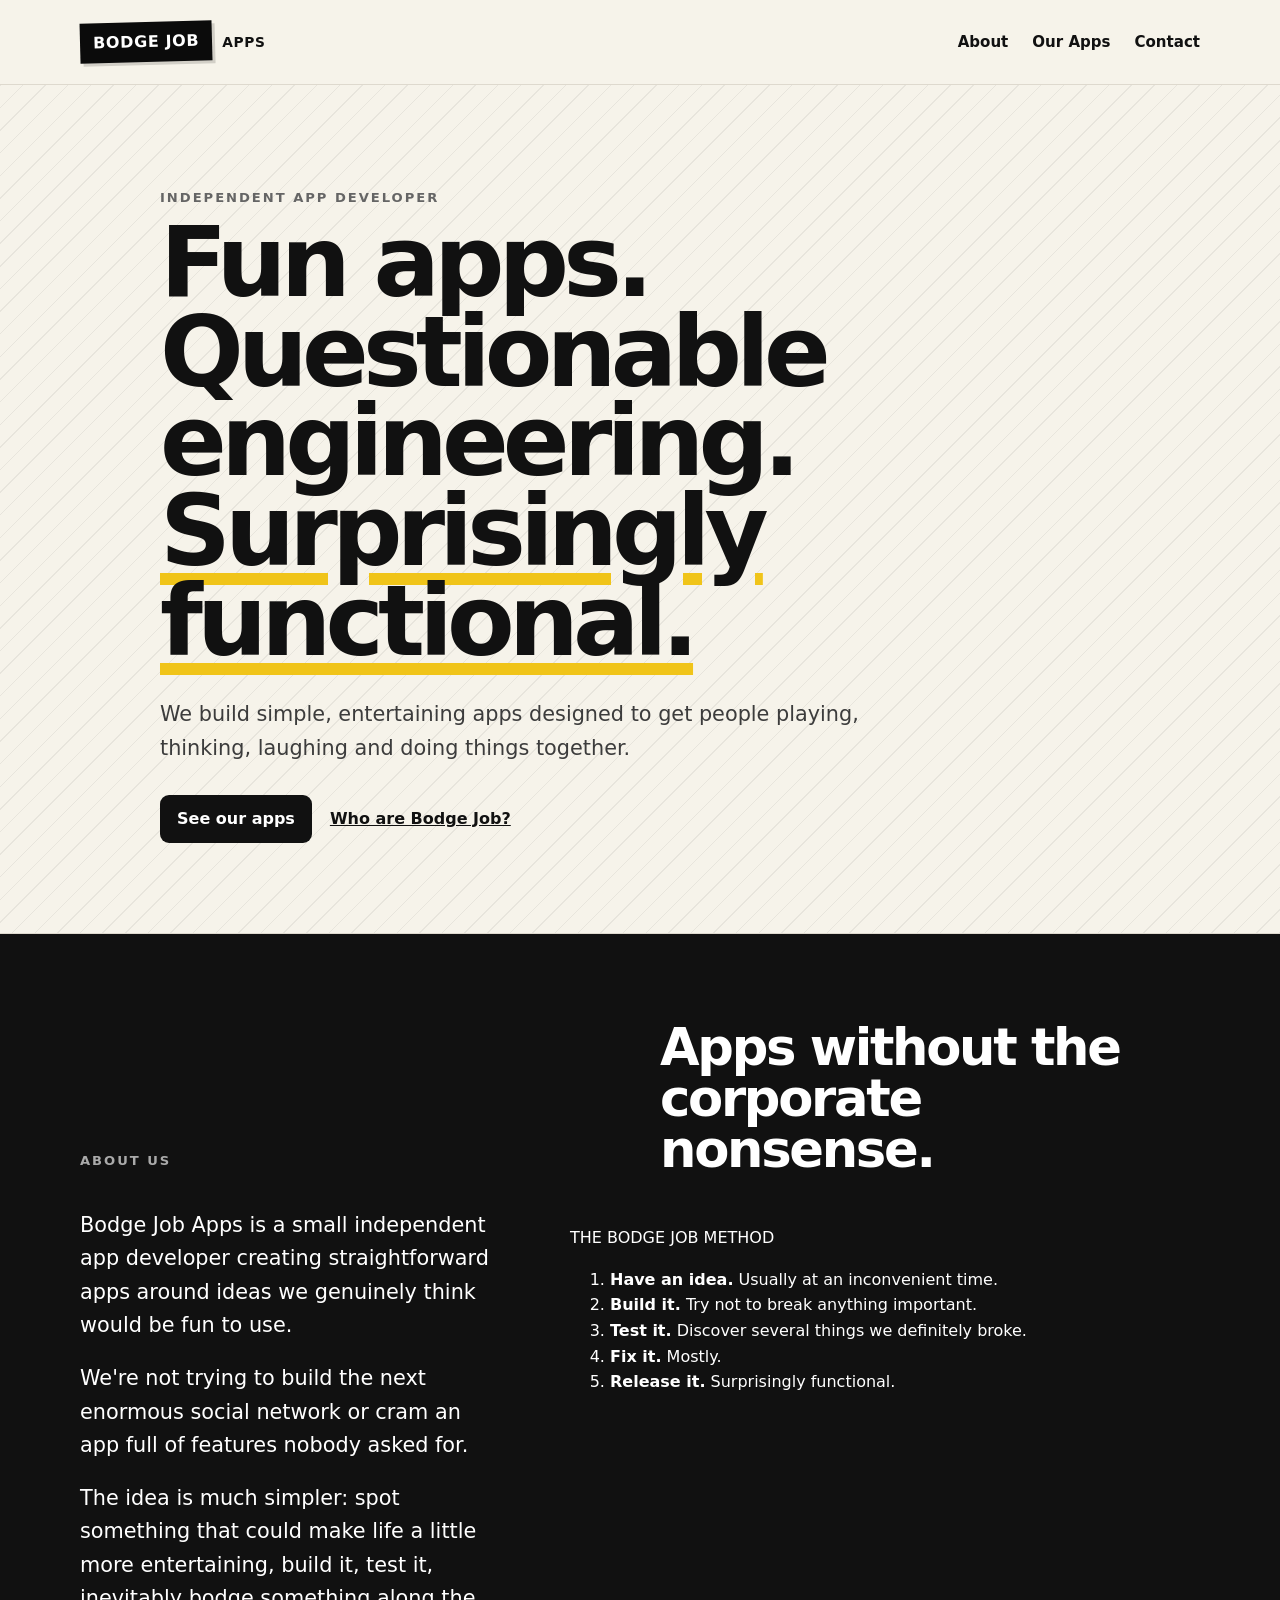
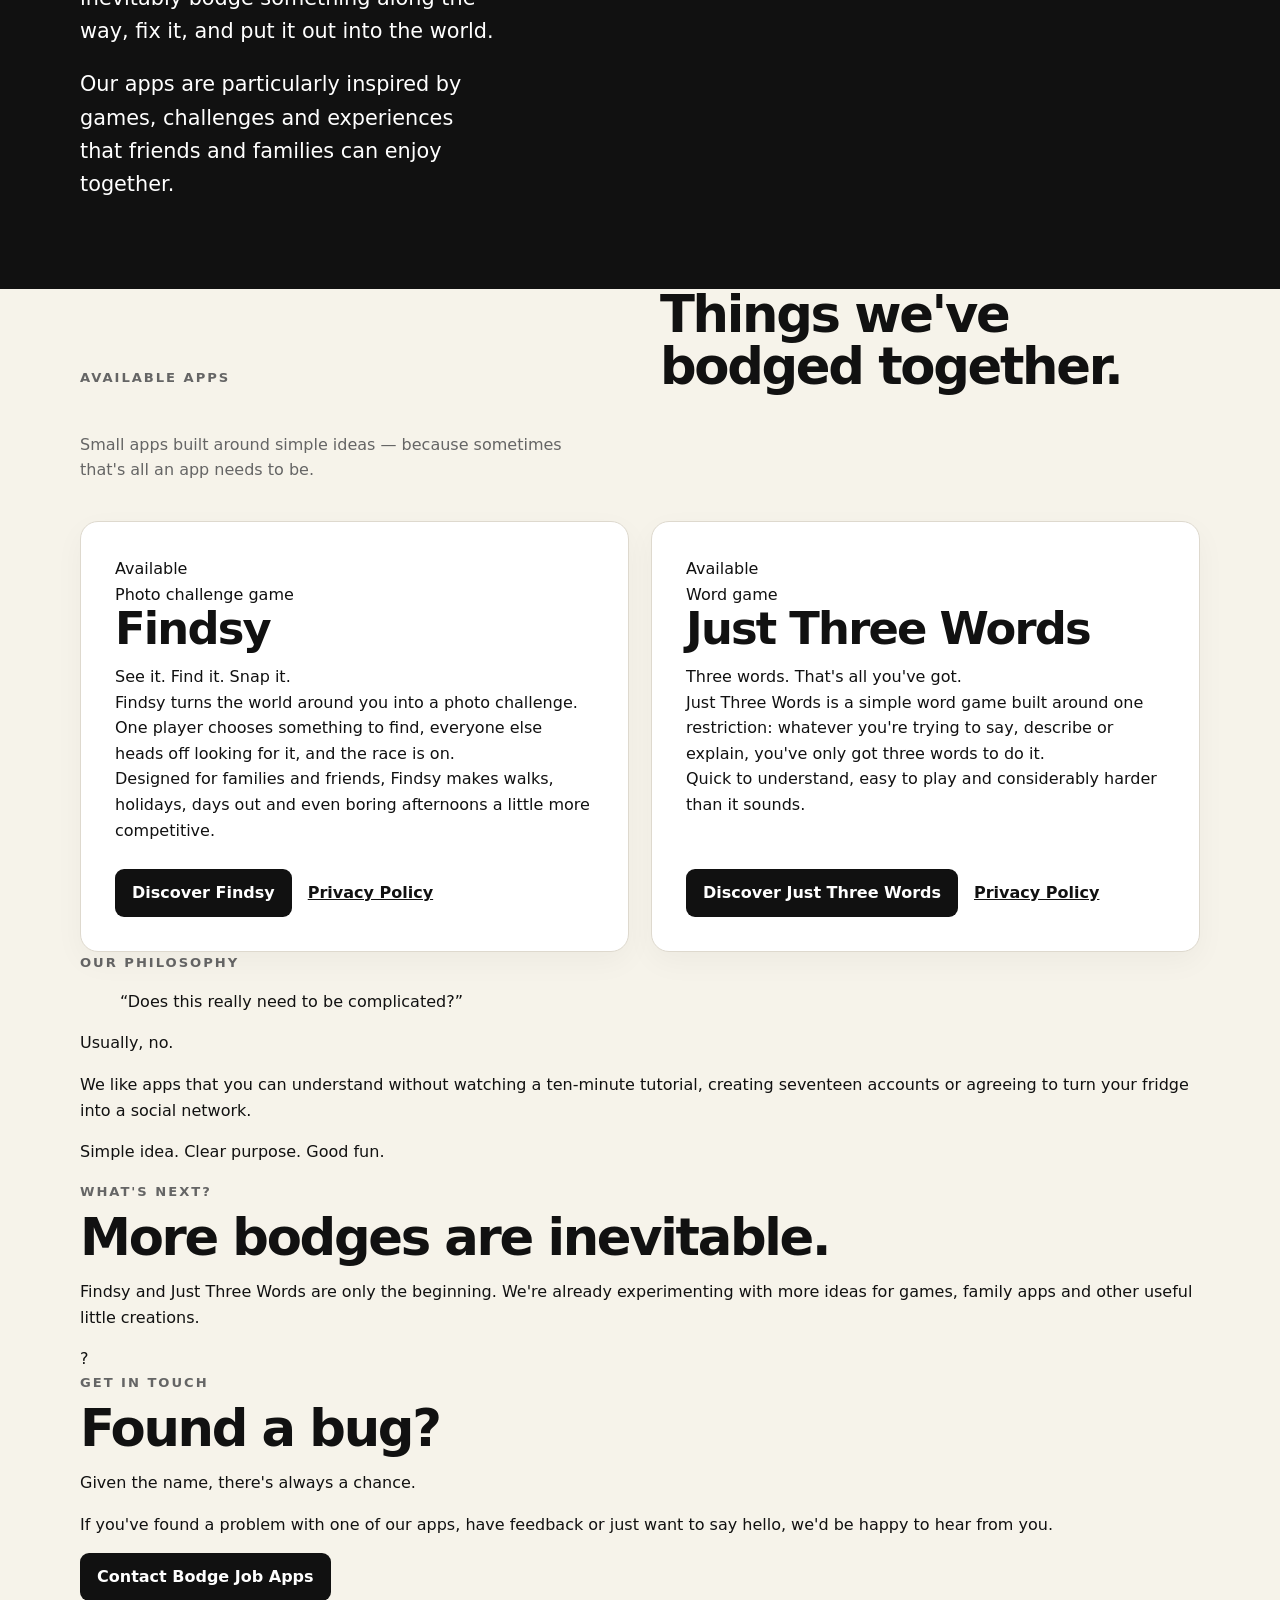
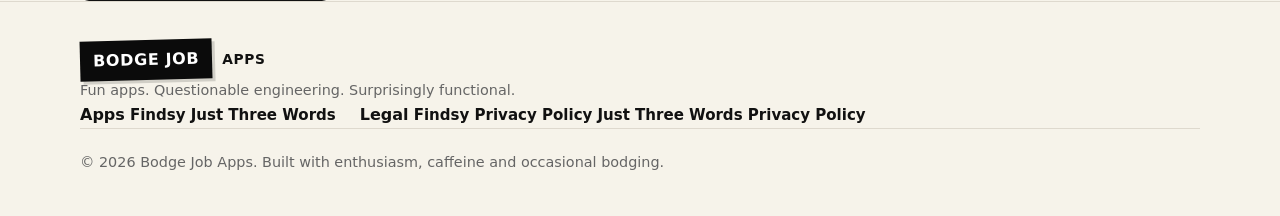
==== index.html @ d1475d8a "Revise meta tags and enhance site content Updated the site's meta description and title for better c" ====
<!DOCTYPE html>
<html lang="en-GB">
<head>
  <meta charset="utf-8">
  <meta name="viewport" content="width=device-width, initial-scale=1">

  <meta
    name="description"
    content="Bodge Job Apps is an independent app developer creating simple, fun and family-friendly apps including Findsy and Just Three Words."
  >

  <title>Bodge Job Apps | Fun apps, questionable engineering</title>

  <link rel="stylesheet" href="styles.css">
</head>

<body>

  <!-- HEADER -->
  <header class="site-header">
    <div class="wrap nav">

      <a class="brand" href="./" aria-label="Bodge Job Apps home">
        <span class="tape">BODGE JOB</span>
        <span class="brand-sub">APPS</span>
      </a>

      <nav class="main-nav" aria-label="Main navigation">
        <a href="#about">About</a>
        <a href="#apps">Our Apps</a>
        <a href="#contact">Contact</a>
      </nav>

    </div>
  </header>


  <main>

    <!-- HERO -->
    <section class="hero">

      <div class="wrap hero-inner">

        <p class="eyebrow">Independent app developer</p>

        <h1>
          Fun apps.<br>
          Questionable engineering.<br>
          <span>Surprisingly functional.</span>
        </h1>

        <p class="intro">
          We build simple, entertaining apps designed to get people
          playing, thinking, laughing and doing things together.
        </p>

        <div class="hero-actions">
          <a class="button" href="#apps">See our apps</a>
          <a class="text-link" href="#about">Who are Bodge Job?</a>
        </div>

      </div>

    </section>


    <!-- ABOUT -->
    <section class="about-section" id="about">

      <div class="wrap">

        <div class="section-heading">
          <p class="eyebrow">About us</p>
          <h2>Apps without the corporate nonsense.</h2>
        </div>

        <div class="about-grid">

          <div class="about-copy">
            <p>
              Bodge Job Apps is a small independent app developer creating
              straightforward apps around ideas we genuinely think would be
              fun to use.
            </p>

            <p>
              We're not trying to build the next enormous social network or
              cram an app full of features nobody asked for.
            </p>

            <p>
              The idea is much simpler: spot something that could make life
              a little more entertaining, build it, test it, inevitably
              bodge something along the way, fix it, and put it out into
              the world.
            </p>

            <p>
              Our apps are particularly inspired by games, challenges and
              experiences that friends and families can enjoy together.
            </p>
          </div>

          <div class="about-panel">
            <p class="panel-label">THE BODGE JOB METHOD</p>

            <ol class="bodge-list">
              <li>
                <strong>Have an idea.</strong>
                <span>Usually at an inconvenient time.</span>
              </li>

              <li>
                <strong>Build it.</strong>
                <span>Try not to break anything important.</span>
              </li>

              <li>
                <strong>Test it.</strong>
                <span>Discover several things we definitely broke.</span>
              </li>

              <li>
                <strong>Fix it.</strong>
                <span>Mostly.</span>
              </li>

              <li>
                <strong>Release it.</strong>
                <span>Surprisingly functional.</span>
              </li>
            </ol>
          </div>

        </div>

      </div>

    </section>


    <!-- APPS -->
    <section class="apps-section" id="apps">

      <div class="wrap">

        <div class="section-heading">
          <p class="eyebrow">Available apps</p>
          <h2>Things we've bodged together.</h2>

          <p class="section-intro">
            Small apps built around simple ideas — because sometimes
            that's all an app needs to be.
          </p>
        </div>


        <div class="app-grid">

          <!-- FINDSY -->
          <article class="app-card">

            <div class="app-card-top">

              <div class="app-badge">
                Available
              </div>

              <p class="app-type">Photo challenge game</p>

              <h3>Findsy</h3>

              <p class="app-tagline">
                See it. Find it. Snap it.
              </p>

              <p>
                Findsy turns the world around you into a photo challenge.
                One player chooses something to find, everyone else heads
                off looking for it, and the race is on.
              </p>

              <p>
                Designed for families and friends, Findsy makes walks,
                holidays, days out and even boring afternoons a little more
                competitive.
              </p>

            </div>

            <div class="app-links">
              <a class="button" href="findsy/">
                Discover Findsy
              </a>

              <a class="text-link" href="findsy/privacy-policy/">
                Privacy Policy
              </a>
            </div>

          </article>


          <!-- JUST THREE WORDS -->
          <article class="app-card">

            <div class="app-card-top">

              <div class="app-badge">
                Available
              </div>

              <p class="app-type">Word game</p>

              <h3>Just Three Words</h3>

              <p class="app-tagline">
                Three words. That's all you've got.
              </p>

              <p>
                Just Three Words is a simple word game built around one
                restriction: whatever you're trying to say, describe or
                explain, you've only got three words to do it.
              </p>

              <p>
                Quick to understand, easy to play and considerably harder
                than it sounds.
              </p>

            </div>

            <div class="app-links">
              <a class="button" href="just-three-words/">
                Discover Just Three Words
              </a>

              <a class="text-link" href="just-three-words/privacy-policy/">
                Privacy Policy
              </a>
            </div>

          </article>

        </div>

      </div>

    </section>


    <!-- PHILOSOPHY -->
    <section class="philosophy-section">

      <div class="wrap philosophy-inner">

        <p class="eyebrow">Our philosophy</p>

        <blockquote>
          “Does this really need to be complicated?”
        </blockquote>

        <p>
          Usually, no.
        </p>

        <p>
          We like apps that you can understand without watching a
          ten-minute tutorial, creating seventeen accounts or agreeing
          to turn your fridge into a social network.
        </p>

        <p>
          Simple idea. Clear purpose. Good fun.
        </p>

      </div>

    </section>


    <!-- COMING SOON -->
    <section class="coming-soon-section">

      <div class="wrap coming-soon">

        <div>
          <p class="eyebrow">What's next?</p>

          <h2>More bodges are inevitable.</h2>

          <p>
            Findsy and Just Three Words are only the beginning.
            We're already experimenting with more ideas for games,
            family apps and other useful little creations.
          </p>
        </div>

        <div class="coming-soon-mark">
          <span>?</span>
        </div>

      </div>

    </section>


    <!-- CONTACT -->
    <section class="contact-section" id="contact">

      <div class="wrap contact-inner">

        <p class="eyebrow">Get in touch</p>

        <h2>Found a bug?</h2>

        <p>
          Given the name, there's always a chance.
        </p>

        <p>
          If you've found a problem with one of our apps, have feedback
          or just want to say hello, we'd be happy to hear from you.
        </p>

        <!-- Replace with your preferred contact email when ready -->
        <a class="button" href="mailto:support@bodgejobapps.com">
          Contact Bodge Job Apps
        </a>

      </div>

    </section>

  </main>


  <!-- FOOTER -->
  <footer class="site-footer">

    <div class="wrap footer-inner">

      <div class="footer-brand">
        <a class="brand" href="./" aria-label="Bodge Job Apps home">
          <span class="tape">BODGE JOB</span>
          <span class="brand-sub">APPS</span>
        </a>

        <p class="small">
          Fun apps. Questionable engineering. Surprisingly functional.
        </p>
      </div>


      <div class="footer-links">

        <div>
          <strong>Apps</strong>
          <a href="findsy/">Findsy</a>
          <a href="just-three-words/">Just Three Words</a>
        </div>

        <div>
          <strong>Legal</strong>
          <a href="findsy/privacy-policy/">Findsy Privacy Policy</a>
          <a href="just-three-words/privacy-policy/">
            Just Three Words Privacy Policy
          </a>
        </div>

      </div>

    </div>


    <div class="wrap footer-bottom">
      <p class="small">
        © 2026 Bodge Job Apps. Built with enthusiasm, caffeine and
        occasional bodging.
      </p>
    </div>

  </footer>

</body>
</html>
---- styles.css ----
:root {
  --ink: #111111;
  --paper: #f6f3ea;
  --panel: #ffffff;
  --muted: #656565;
  --line: #ded9ce;
  --accent: #f0c419;
  --soft: #ece8de;
}

* { box-sizing: border-box; }
html { scroll-behavior: smooth; }

body {
  margin: 0;
  font-family: Inter, ui-sans-serif, system-ui, -apple-system, BlinkMacSystemFont, "Segoe UI", sans-serif;
  color: var(--ink);
  background: var(--paper);
  line-height: 1.6;
}

a { color: inherit; }

.wrap {
  width: min(1120px, calc(100% - 40px));
  margin: 0 auto;
}

.site-header {
  position: sticky;
  top: 0;
  z-index: 20;
  background: rgba(246,243,234,.94);
  backdrop-filter: blur(10px);
  border-bottom: 1px solid var(--line);
}

.nav {
  min-height: 84px;
  display: flex;
  align-items: center;
  justify-content: space-between;
  gap: 30px;
}

.brand {
  display: inline-flex;
  align-items: center;
  gap: 10px;
  text-decoration: none;
  font-weight: 900;
  letter-spacing: .04em;
  flex-shrink: 0;
}

.tape {
  display: inline-block;
  padding: 7px 13px;
  color: #fff;
  background: #0b0b0b;
  transform: rotate(-1.5deg);
  box-shadow: 3px 3px 0 rgba(0,0,0,.15);
}

.brand-sub { font-size: .86rem; }

.main-nav,
.footer-links {
  display: flex;
  gap: 24px;
  align-items: center;
}

.main-nav a,
.footer-links a {
  text-decoration: none;
  font-weight: 700;
  font-size: .94rem;
}

.main-nav a:hover,
.footer-links a:hover,
.text-link:hover { text-decoration: underline; }

.hero {
  padding: 102px 0 90px;
  background:
    linear-gradient(rgba(246,243,234,.94), rgba(246,243,234,.94)),
    repeating-linear-gradient(-45deg, #000 0 1px, transparent 1px 16px);
  border-bottom: 1px solid var(--line);
}

.hero-inner { max-width: 960px; }

.eyebrow,
.app-status {
  margin: 0 0 10px;
  font-size: .82rem;
  font-weight: 850;
  letter-spacing: .15em;
  text-transform: uppercase;
  color: var(--muted);
}

h1 {
  margin: 0;
  max-width: 980px;
  font-size: clamp(3rem, 7.7vw, 7rem);
  line-height: .91;
  letter-spacing: -.06em;
}

h1 span {
  text-decoration: underline;
  text-decoration-thickness: .12em;
  text-decoration-color: var(--accent);
  text-underline-offset: .08em;
}

.intro {
  max-width: 760px;
  margin: 32px 0 0;
  font-size: clamp(1.08rem, 2vw, 1.3rem);
  color: #3c3c3c;
}

.hero-actions {
  margin-top: 30px;
  display: flex;
  flex-wrap: wrap;
  gap: 18px;
  align-items: center;
}

.apps { padding: 84px 0 96px; }

.section-heading {
  display: grid;
  grid-template-columns: 1fr 1fr;
  gap: 40px;
  align-items: end;
  margin-bottom: 34px;
}

.section-heading > p {
  margin: 0 0 4px;
  color: var(--muted);
  max-width: 520px;
}

h2 {
  margin: 0;
  font-size: clamp(2.1rem, 4vw, 3.6rem);
  line-height: 1;
  letter-spacing: -.045em;
}

.app-grid {
  display: grid;
  grid-template-columns: repeat(2, minmax(0, 1fr));
  gap: 22px;
}

.app-card {
  position: relative;
  min-height: 390px;
  display: flex;
  flex-direction: column;
  gap: 26px;
  padding: 34px;
  background: var(--panel);
  border: 1px solid var(--line);
  border-radius: 18px;
  box-shadow: 0 10px 30px rgba(0,0,0,.04);
  overflow: hidden;
}

.featured-card { border-top: 6px solid var(--accent); }

.app-number {
  position: absolute;
  top: 22px;
  right: 26px;
  font-size: 3.2rem;
  line-height: 1;
  font-weight: 900;
  letter-spacing: -.08em;
  color: #e8e4da;
}

.app-copy { padding-right: 48px; }

.app-card h3 {
  margin: 0 0 12px;
  font-size: clamp(2rem, 4vw, 2.8rem);
  line-height: 1;
  letter-spacing: -.04em;
}

.app-card p { margin: 0; max-width: 700px; }

.app-links {
  margin-top: auto;
  display: flex;
  flex-wrap: wrap;
  align-items: center;
  gap: 16px;
}

.button {
  display: inline-block;
  padding: 11px 17px;
  background: var(--ink);
  color: #fff;
  text-decoration: none;
  border-radius: 9px;
  font-weight: 780;
}

.button:hover { transform: translateY(-1px); }

.button-muted {
  background: var(--soft);
  color: var(--muted);
  cursor: default;
}

.button-muted:hover { transform: none; }
.text-link { font-weight: 750; }

.about-section {
  padding: 88px 0;
  color: #fff;
  background: #111;
}

.about-grid {
  display: grid;
  grid-template-columns: .8fr 1.2fr;
  gap: 70px;
}

.about-section .eyebrow { color: #aaa; }
.about-section h2 { color: #fff; }

.about-copy {
  max-width: 650px;
  font-size: clamp(1.08rem, 2vw, 1.3rem);
}

.about-copy p { margin: 0 0 20px; }
.about-copy p:last-child { margin-bottom: 0; }

.principles { padding: 86px 0 100px; }

.principle-grid {
  display: grid;
  grid-template-columns: repeat(3, 1fr);
  gap: 18px;
  margin-top: 32px;
}

.principle {
  padding: 26px;
  border-top: 4px solid var(--ink);
  background: rgba(255,255,255,.45);
}

.principle strong {
  display: block;
  margin-bottom: 8px;
  font-size: 1.25rem;
}

.principle p { margin: 0; color: var(--muted); }

.policy-page main { padding: 56px 0 90px; }

.policy {
  max-width: 820px;
  padding: 42px;
  background: #fff;
  border: 1px solid var(--line);
  border-radius: 18px;
}

.policy h1 {
  font-size: clamp(2.2rem, 6vw, 4rem);
  line-height: 1;
  margin-bottom: 12px;
}

.policy h2 {
  margin: 34px 0 8px;
  font-size: 1.45rem;
}

.policy h3 { margin: 22px 0 5px; }
.policy p,
.policy li { color: #333; }
.policy ul { padding-left: 22px; }

.notice {
  margin: 22px 0;
  padding: 16px 18px;
  border-left: 5px solid var(--accent);
  background: #faf8f1;
}

.back-link {
  display: inline-block;
  margin-bottom: 20px;
  font-weight: 700;
}

footer {
  border-top: 1px solid var(--line);
  padding: 38px 0 42px;
}

.footer-top,
.footer-bottom {
  display: flex;
  justify-content: space-between;
  gap: 30px;
  align-items: center;
}

.footer-top { padding-bottom: 28px; }
.footer-top p { margin: 0; color: var(--muted); }
.footer-bottom {
  padding-top: 22px;
  border-top: 1px solid var(--line);
}

footer p { margin: 0; }
.small { color: var(--muted); font-size: .9rem; }

@media (max-width: 820px) {
  .app-grid,
  .section-heading,
  .about-grid,
  .principle-grid { grid-template-columns: 1fr; }

  .about-grid { gap: 30px; }
  .section-heading { gap: 14px; }
}

@media (max-width: 700px) {
  .wrap { width: min(100% - 28px, 1120px); }
  .nav { min-height: 72px; }
  .main-nav { gap: 14px; }
  .main-nav a { font-size: .84rem; }
  .hero { padding: 68px 0 62px; }
  .hero-actions { align-items: flex-start; flex-direction: column; }
  .apps { padding: 62px 0 72px; }
  .app-card { min-height: 340px; padding: 25px; }
  .app-number { top: 18px; right: 20px; font-size: 2.6rem; }
  .app-copy { padding-right: 36px; }
  .about-section,
  .principles { padding: 64px 0; }
  .policy { padding: 26px 22px; }
  .footer-top,
  .footer-bottom { align-items: flex-start; flex-direction: column; gap: 16px; }
  .footer-links { flex-wrap: wrap; gap: 14px 20px; }
}

@media (max-width: 480px) {
  .brand-sub { display: none; }
  .main-nav a:last-child { display: none; }
}
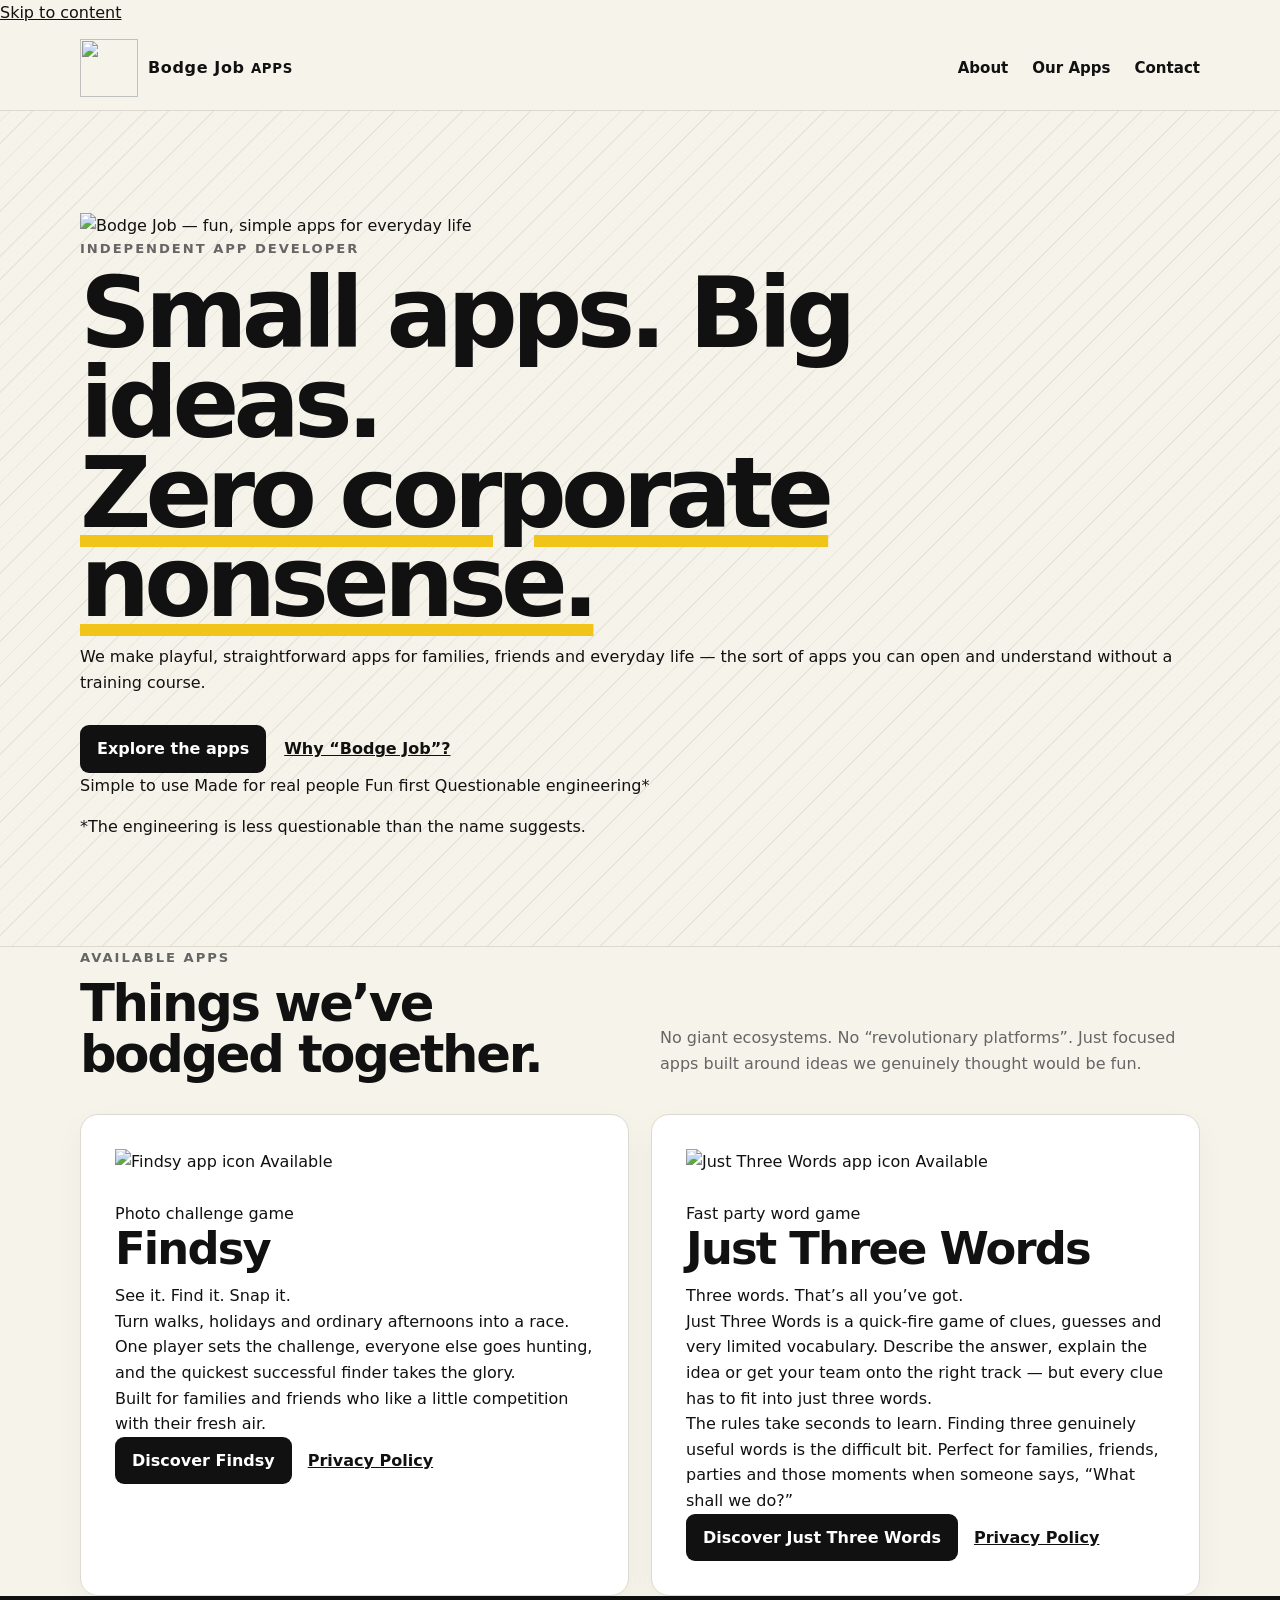
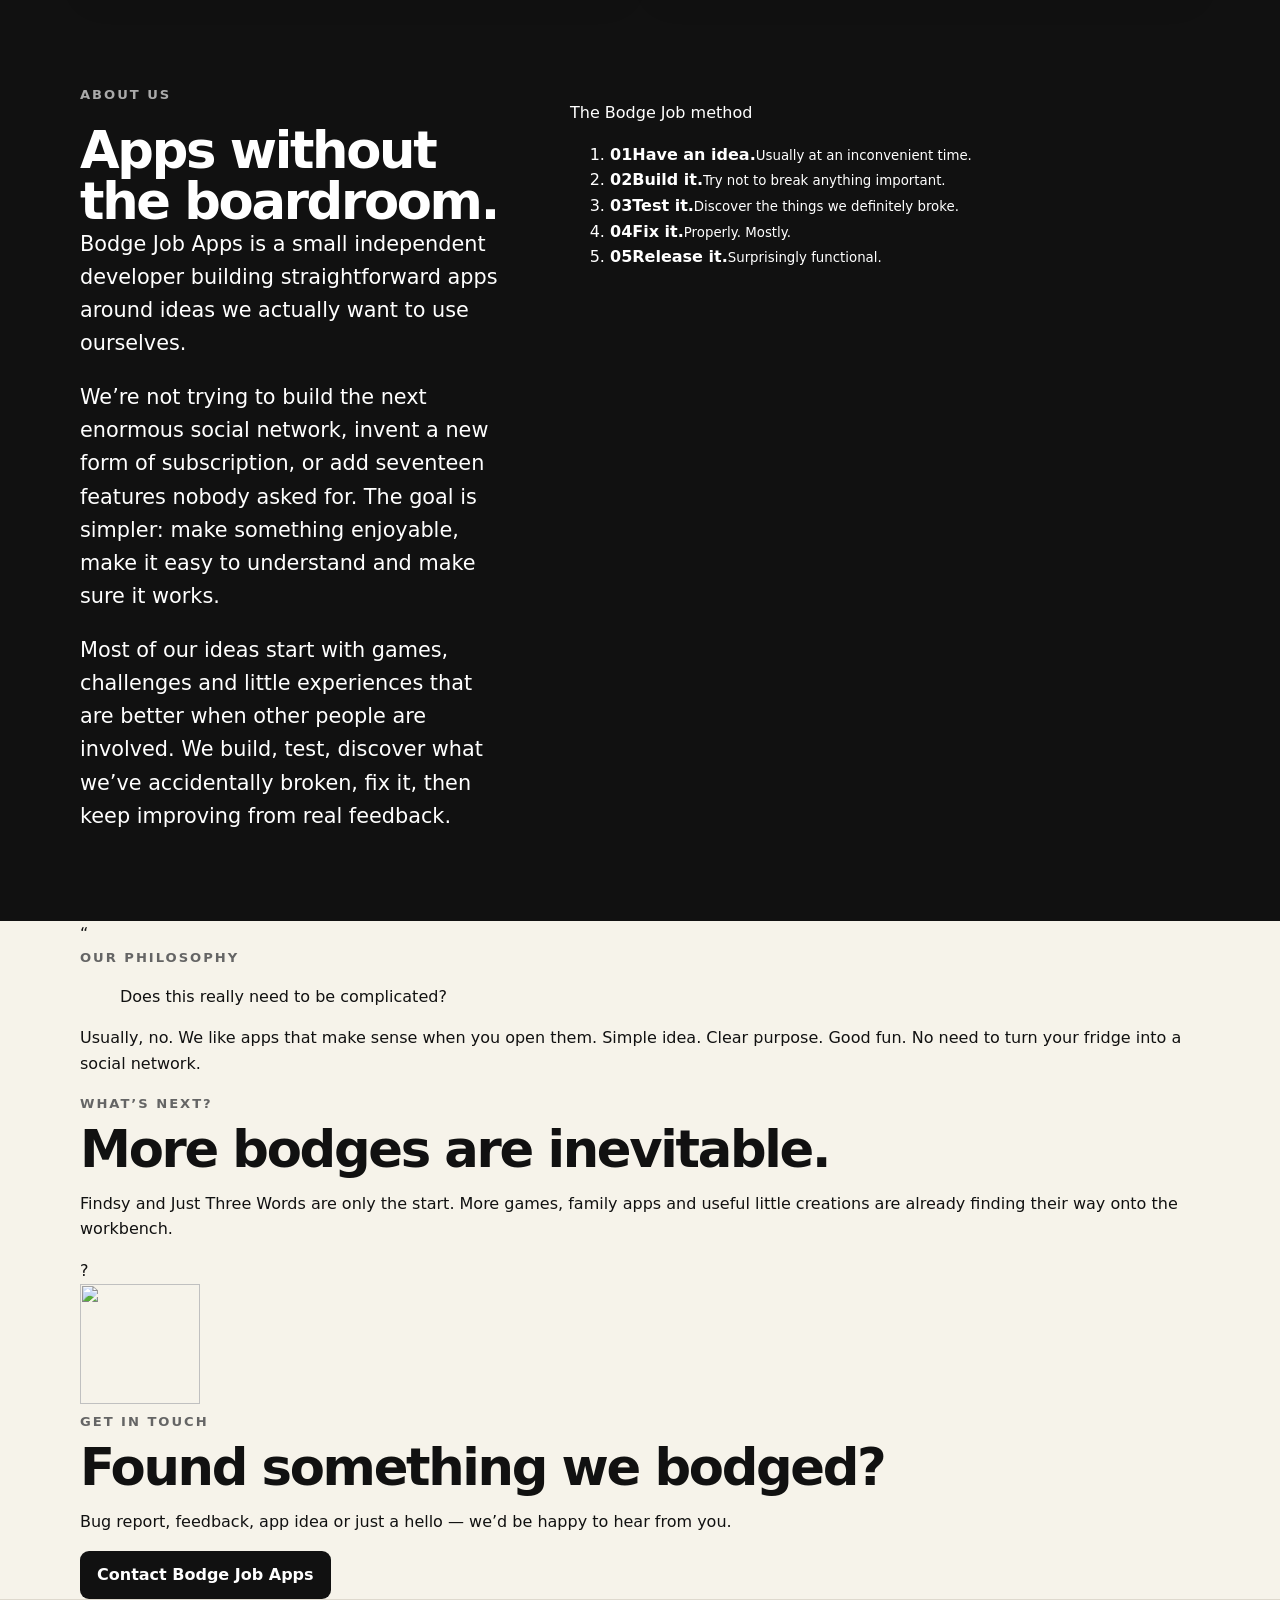
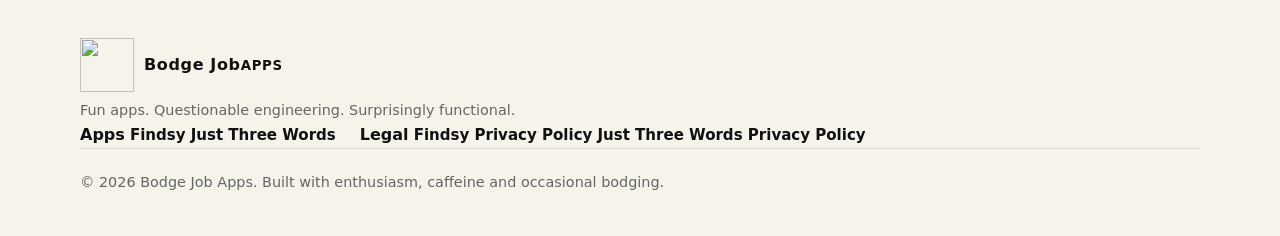
==== commit 9f9f9763: "Refactor index.html for improved structure and content" ====
--- a/index.html
+++ b/index.html
@@ -3,26 +3,23 @@
 <head>
   <meta charset="utf-8">
   <meta name="viewport" content="width=device-width, initial-scale=1">
-
-  <meta
-    name="description"
-    content="Bodge Job Apps is an independent app developer creating simple, fun and family-friendly apps including Findsy and Just Three Words."
-  >
-
+  <meta name="theme-color" content="#111114">
+  <meta name="description" content="Bodge Job Apps is an independent app developer creating simple, fun and family-friendly apps including Findsy and Just Three Words.">
   <title>Bodge Job Apps | Fun apps, questionable engineering</title>
-
+  <link rel="icon" type="image/png" href="assets/bodge-job-logo.png">
   <link rel="stylesheet" href="styles.css">
 </head>
-
 <body>
-
-  <!-- HEADER -->
+  <a class="skip-link" href="#main">Skip to content</a>
+
   <header class="site-header">
     <div class="wrap nav">
-
       <a class="brand" href="./" aria-label="Bodge Job Apps home">
-        <span class="tape">BODGE JOB</span>
-        <span class="brand-sub">APPS</span>
+        <img src="assets/bodge-job-logo.png" alt="" width="58" height="58">
+        <span>
+          <strong>Bodge Job</strong>
+          <small>APPS</small>
+        </span>
       </a>
 
       <nav class="main-nav" aria-label="Main navigation">
@@ -30,359 +27,222 @@
         <a href="#apps">Our Apps</a>
         <a href="#contact">Contact</a>
       </nav>
-
     </div>
   </header>
 
-
-  <main>
-
-    <!-- HERO -->
+  <main id="main">
     <section class="hero">
-
-      <div class="wrap hero-inner">
-
-        <p class="eyebrow">Independent app developer</p>
-
-        <h1>
-          Fun apps.<br>
-          Questionable engineering.<br>
-          <span>Surprisingly functional.</span>
-        </h1>
-
-        <p class="intro">
-          We build simple, entertaining apps designed to get people
-          playing, thinking, laughing and doing things together.
-        </p>
-
-        <div class="hero-actions">
-          <a class="button" href="#apps">See our apps</a>
-          <a class="text-link" href="#about">Who are Bodge Job?</a>
-        </div>
-
-      </div>
-
-    </section>
-
-
-    <!-- ABOUT -->
+      <div class="wrap">
+        <div class="hero-art">
+          <img src="assets/header.png" alt="Bodge Job — fun, simple apps for everyday life">
+        </div>
+
+        <div class="hero-copy">
+          <div>
+            <p class="eyebrow">Independent app developer</p>
+            <h1>Small apps. Big ideas.<br><span>Zero corporate nonsense.</span></h1>
+          </div>
+
+          <div class="hero-side">
+            <p>
+              We make playful, straightforward apps for families, friends and everyday life —
+              the sort of apps you can open and understand without a training course.
+            </p>
+            <div class="hero-actions">
+              <a class="button" href="#apps">Explore the apps</a>
+              <a class="text-link" href="#about">Why “Bodge Job”?</a>
+            </div>
+          </div>
+        </div>
+
+        <div class="mini-strip" aria-label="What we care about">
+          <span>Simple to use</span>
+          <span>Made for real people</span>
+          <span>Fun first</span>
+          <span>Questionable engineering*</span>
+        </div>
+        <p class="asterisk">*The engineering is less questionable than the name suggests.</p>
+      </div>
+    </section>
+
+    <section class="apps-section" id="apps">
+      <div class="wrap">
+        <div class="section-heading split-heading">
+          <div>
+            <p class="eyebrow">Available apps</p>
+            <h2>Things we’ve bodged together.</h2>
+          </div>
+          <p class="section-intro">
+            No giant ecosystems. No “revolutionary platforms”. Just focused apps built around ideas
+            we genuinely thought would be fun.
+          </p>
+        </div>
+
+        <div class="app-grid">
+          <article class="app-card app-card-findsy">
+            <div class="app-visual">
+              <img src="assets/findsy-logo.png" alt="Findsy app icon" width="220" height="220">
+              <span class="app-badge">Available</span>
+            </div>
+
+            <div class="app-card-copy">
+              <p class="app-type">Photo challenge game</p>
+              <h3>Findsy</h3>
+              <p class="app-tagline">See it. Find it. Snap it.</p>
+              <p>
+                Turn walks, holidays and ordinary afternoons into a race. One player sets the
+                challenge, everyone else goes hunting, and the quickest successful finder takes the glory.
+              </p>
+              <p>
+                Built for families and friends who like a little competition with their fresh air.
+              </p>
+
+              <div class="app-links">
+                <a class="button button-secondary" href="findsy/">Discover Findsy</a>
+                <a class="text-link" href="findsy/privacy-policy/">Privacy Policy</a>
+              </div>
+            </div>
+          </article>
+
+          <article class="app-card app-card-threewords">
+            <div class="app-visual">
+              <img src="assets/just-three-words-logo.png" alt="Just Three Words app icon" width="220" height="220">
+              <span class="app-badge">Available</span>
+            </div>
+
+            <div class="app-card-copy">
+              <p class="app-type">Fast party word game</p>
+              <h3>Just Three Words</h3>
+              <p class="app-tagline">Three words. That’s all you’ve got.</p>
+              <p>
+                Just Three Words is a quick-fire game of clues, guesses and very limited vocabulary.
+                Describe the answer, explain the idea or get your team onto the right track — but every
+                clue has to fit into just three words.
+              </p>
+              <p>
+                The rules take seconds to learn. Finding three genuinely useful words is the difficult bit.
+                Perfect for families, friends, parties and those moments when someone says, “What shall we do?”
+              </p>
+
+              <div class="app-links">
+                <a class="button button-secondary" href="just-three-words/">Discover Just Three Words</a>
+                <a class="text-link" href="just-three-words/privacy-policy/">Privacy Policy</a>
+              </div>
+            </div>
+          </article>
+        </div>
+      </div>
+    </section>
+
     <section class="about-section" id="about">
-
-      <div class="wrap">
-
-        <div class="section-heading">
+      <div class="wrap about-grid">
+        <div class="about-copy">
           <p class="eyebrow">About us</p>
-          <h2>Apps without the corporate nonsense.</h2>
-        </div>
-
-        <div class="about-grid">
-
-          <div class="about-copy">
-            <p>
-              Bodge Job Apps is a small independent app developer creating
-              straightforward apps around ideas we genuinely think would be
-              fun to use.
-            </p>
-
-            <p>
-              We're not trying to build the next enormous social network or
-              cram an app full of features nobody asked for.
-            </p>
-
-            <p>
-              The idea is much simpler: spot something that could make life
-              a little more entertaining, build it, test it, inevitably
-              bodge something along the way, fix it, and put it out into
-              the world.
-            </p>
-
-            <p>
-              Our apps are particularly inspired by games, challenges and
-              experiences that friends and families can enjoy together.
-            </p>
-          </div>
-
-          <div class="about-panel">
-            <p class="panel-label">THE BODGE JOB METHOD</p>
-
-            <ol class="bodge-list">
-              <li>
-                <strong>Have an idea.</strong>
-                <span>Usually at an inconvenient time.</span>
-              </li>
-
-              <li>
-                <strong>Build it.</strong>
-                <span>Try not to break anything important.</span>
-              </li>
-
-              <li>
-                <strong>Test it.</strong>
-                <span>Discover several things we definitely broke.</span>
-              </li>
-
-              <li>
-                <strong>Fix it.</strong>
-                <span>Mostly.</span>
-              </li>
-
-              <li>
-                <strong>Release it.</strong>
-                <span>Surprisingly functional.</span>
-              </li>
-            </ol>
-          </div>
-
-        </div>
-
-      </div>
-
-    </section>
-
-
-    <!-- APPS -->
-    <section class="apps-section" id="apps">
-
-      <div class="wrap">
-
-        <div class="section-heading">
-          <p class="eyebrow">Available apps</p>
-          <h2>Things we've bodged together.</h2>
-
-          <p class="section-intro">
-            Small apps built around simple ideas — because sometimes
-            that's all an app needs to be.
-          </p>
-        </div>
-
-
-        <div class="app-grid">
-
-          <!-- FINDSY -->
-          <article class="app-card">
-
-            <div class="app-card-top">
-
-              <div class="app-badge">
-                Available
-              </div>
-
-              <p class="app-type">Photo challenge game</p>
-
-              <h3>Findsy</h3>
-
-              <p class="app-tagline">
-                See it. Find it. Snap it.
-              </p>
-
-              <p>
-                Findsy turns the world around you into a photo challenge.
-                One player chooses something to find, everyone else heads
-                off looking for it, and the race is on.
-              </p>
-
-              <p>
-                Designed for families and friends, Findsy makes walks,
-                holidays, days out and even boring afternoons a little more
-                competitive.
-              </p>
-
-            </div>
-
-            <div class="app-links">
-              <a class="button" href="findsy/">
-                Discover Findsy
-              </a>
-
-              <a class="text-link" href="findsy/privacy-policy/">
-                Privacy Policy
-              </a>
-            </div>
-
-          </article>
-
-
-          <!-- JUST THREE WORDS -->
-          <article class="app-card">
-
-            <div class="app-card-top">
-
-              <div class="app-badge">
-                Available
-              </div>
-
-              <p class="app-type">Word game</p>
-
-              <h3>Just Three Words</h3>
-
-              <p class="app-tagline">
-                Three words. That's all you've got.
-              </p>
-
-              <p>
-                Just Three Words is a simple word game built around one
-                restriction: whatever you're trying to say, describe or
-                explain, you've only got three words to do it.
-              </p>
-
-              <p>
-                Quick to understand, easy to play and considerably harder
-                than it sounds.
-              </p>
-
-            </div>
-
-            <div class="app-links">
-              <a class="button" href="just-three-words/">
-                Discover Just Three Words
-              </a>
-
-              <a class="text-link" href="just-three-words/privacy-policy/">
-                Privacy Policy
-              </a>
-            </div>
-
-          </article>
-
-        </div>
-
-      </div>
-
-    </section>
-
-
-    <!-- PHILOSOPHY -->
+          <h2>Apps without the boardroom.</h2>
+          <p class="lead">
+            Bodge Job Apps is a small independent developer building straightforward apps around
+            ideas we actually want to use ourselves.
+          </p>
+          <p>
+            We’re not trying to build the next enormous social network, invent a new form of subscription,
+            or add seventeen features nobody asked for. The goal is simpler: make something enjoyable,
+            make it easy to understand and make sure it works.
+          </p>
+          <p>
+            Most of our ideas start with games, challenges and little experiences that are better when
+            other people are involved. We build, test, discover what we’ve accidentally broken, fix it,
+            then keep improving from real feedback.
+          </p>
+        </div>
+
+        <div class="method-card">
+          <div class="method-title">
+            <span class="dot"></span>
+            <p>The Bodge Job method</p>
+          </div>
+          <ol class="bodge-list">
+            <li><b>01</b><span><strong>Have an idea.</strong><small>Usually at an inconvenient time.</small></span></li>
+            <li><b>02</b><span><strong>Build it.</strong><small>Try not to break anything important.</small></span></li>
+            <li><b>03</b><span><strong>Test it.</strong><small>Discover the things we definitely broke.</small></span></li>
+            <li><b>04</b><span><strong>Fix it.</strong><small>Properly. Mostly.</small></span></li>
+            <li><b>05</b><span><strong>Release it.</strong><small>Surprisingly functional.</small></span></li>
+          </ol>
+        </div>
+      </div>
+    </section>
+
     <section class="philosophy-section">
-
       <div class="wrap philosophy-inner">
-
-        <p class="eyebrow">Our philosophy</p>
-
-        <blockquote>
-          “Does this really need to be complicated?”
-        </blockquote>
-
-        <p>
-          Usually, no.
-        </p>
-
-        <p>
-          We like apps that you can understand without watching a
-          ten-minute tutorial, creating seventeen accounts or agreeing
-          to turn your fridge into a social network.
-        </p>
-
-        <p>
-          Simple idea. Clear purpose. Good fun.
-        </p>
-
-      </div>
-
-    </section>
-
-
-    <!-- COMING SOON -->
+        <div class="quote-mark">“</div>
+        <div>
+          <p class="eyebrow">Our philosophy</p>
+          <blockquote>Does this really need to be complicated?</blockquote>
+          <p>
+            Usually, no. We like apps that make sense when you open them. Simple idea. Clear purpose.
+            Good fun. No need to turn your fridge into a social network.
+          </p>
+        </div>
+      </div>
+    </section>
+
     <section class="coming-soon-section">
-
       <div class="wrap coming-soon">
-
-        <div>
-          <p class="eyebrow">What's next?</p>
-
+        <div>
+          <p class="eyebrow">What’s next?</p>
           <h2>More bodges are inevitable.</h2>
-
-          <p>
-            Findsy and Just Three Words are only the beginning.
-            We're already experimenting with more ideas for games,
-            family apps and other useful little creations.
-          </p>
-        </div>
-
-        <div class="coming-soon-mark">
+          <p>
+            Findsy and Just Three Words are only the start. More games, family apps and useful little
+            creations are already finding their way onto the workbench.
+          </p>
+        </div>
+        <div class="coming-soon-mark" aria-hidden="true">
           <span>?</span>
         </div>
-
-      </div>
-
-    </section>
-
-
-    <!-- CONTACT -->
+      </div>
+    </section>
+
     <section class="contact-section" id="contact">
-
       <div class="wrap contact-inner">
-
-        <p class="eyebrow">Get in touch</p>
-
-        <h2>Found a bug?</h2>
-
-        <p>
-          Given the name, there's always a chance.
-        </p>
-
-        <p>
-          If you've found a problem with one of our apps, have feedback
-          or just want to say hello, we'd be happy to hear from you.
-        </p>
-
-        <!-- Replace with your preferred contact email when ready -->
-        <a class="button" href="mailto:support@bodgejobapps.com">
-          Contact Bodge Job Apps
-        </a>
-
-      </div>
-
-    </section>
-
+        <img src="assets/bodge-job-logo.png" alt="" width="120" height="120">
+        <div>
+          <p class="eyebrow">Get in touch</p>
+          <h2>Found something we bodged?</h2>
+          <p>
+            Bug report, feedback, app idea or just a hello — we’d be happy to hear from you.
+          </p>
+          <a class="button" href="mailto:support@bodgejobapps.com">Contact Bodge Job Apps</a>
+        </div>
+      </div>
+    </section>
   </main>
 
-
-  <!-- FOOTER -->
   <footer class="site-footer">
-
     <div class="wrap footer-inner">
-
       <div class="footer-brand">
         <a class="brand" href="./" aria-label="Bodge Job Apps home">
-          <span class="tape">BODGE JOB</span>
-          <span class="brand-sub">APPS</span>
+          <img src="assets/bodge-job-logo.png" alt="" width="54" height="54">
+          <span><strong>Bodge Job</strong><small>APPS</small></span>
         </a>
-
-        <p class="small">
-          Fun apps. Questionable engineering. Surprisingly functional.
-        </p>
-      </div>
-
+        <p class="small">Fun apps. Questionable engineering. Surprisingly functional.</p>
+      </div>
 
       <div class="footer-links">
-
         <div>
           <strong>Apps</strong>
           <a href="findsy/">Findsy</a>
           <a href="just-three-words/">Just Three Words</a>
         </div>
-
         <div>
           <strong>Legal</strong>
           <a href="findsy/privacy-policy/">Findsy Privacy Policy</a>
-          <a href="just-three-words/privacy-policy/">
-            Just Three Words Privacy Policy
-          </a>
-        </div>
-
-      </div>
-
+          <a href="just-three-words/privacy-policy/">Just Three Words Privacy Policy</a>
+        </div>
+      </div>
     </div>
 
-
     <div class="wrap footer-bottom">
-      <p class="small">
-        © 2026 Bodge Job Apps. Built with enthusiasm, caffeine and
-        occasional bodging.
-      </p>
+      <p class="small">© 2026 Bodge Job Apps. Built with enthusiasm, caffeine and occasional bodging.</p>
     </div>
-
   </footer>
-
 </body>
 </html>
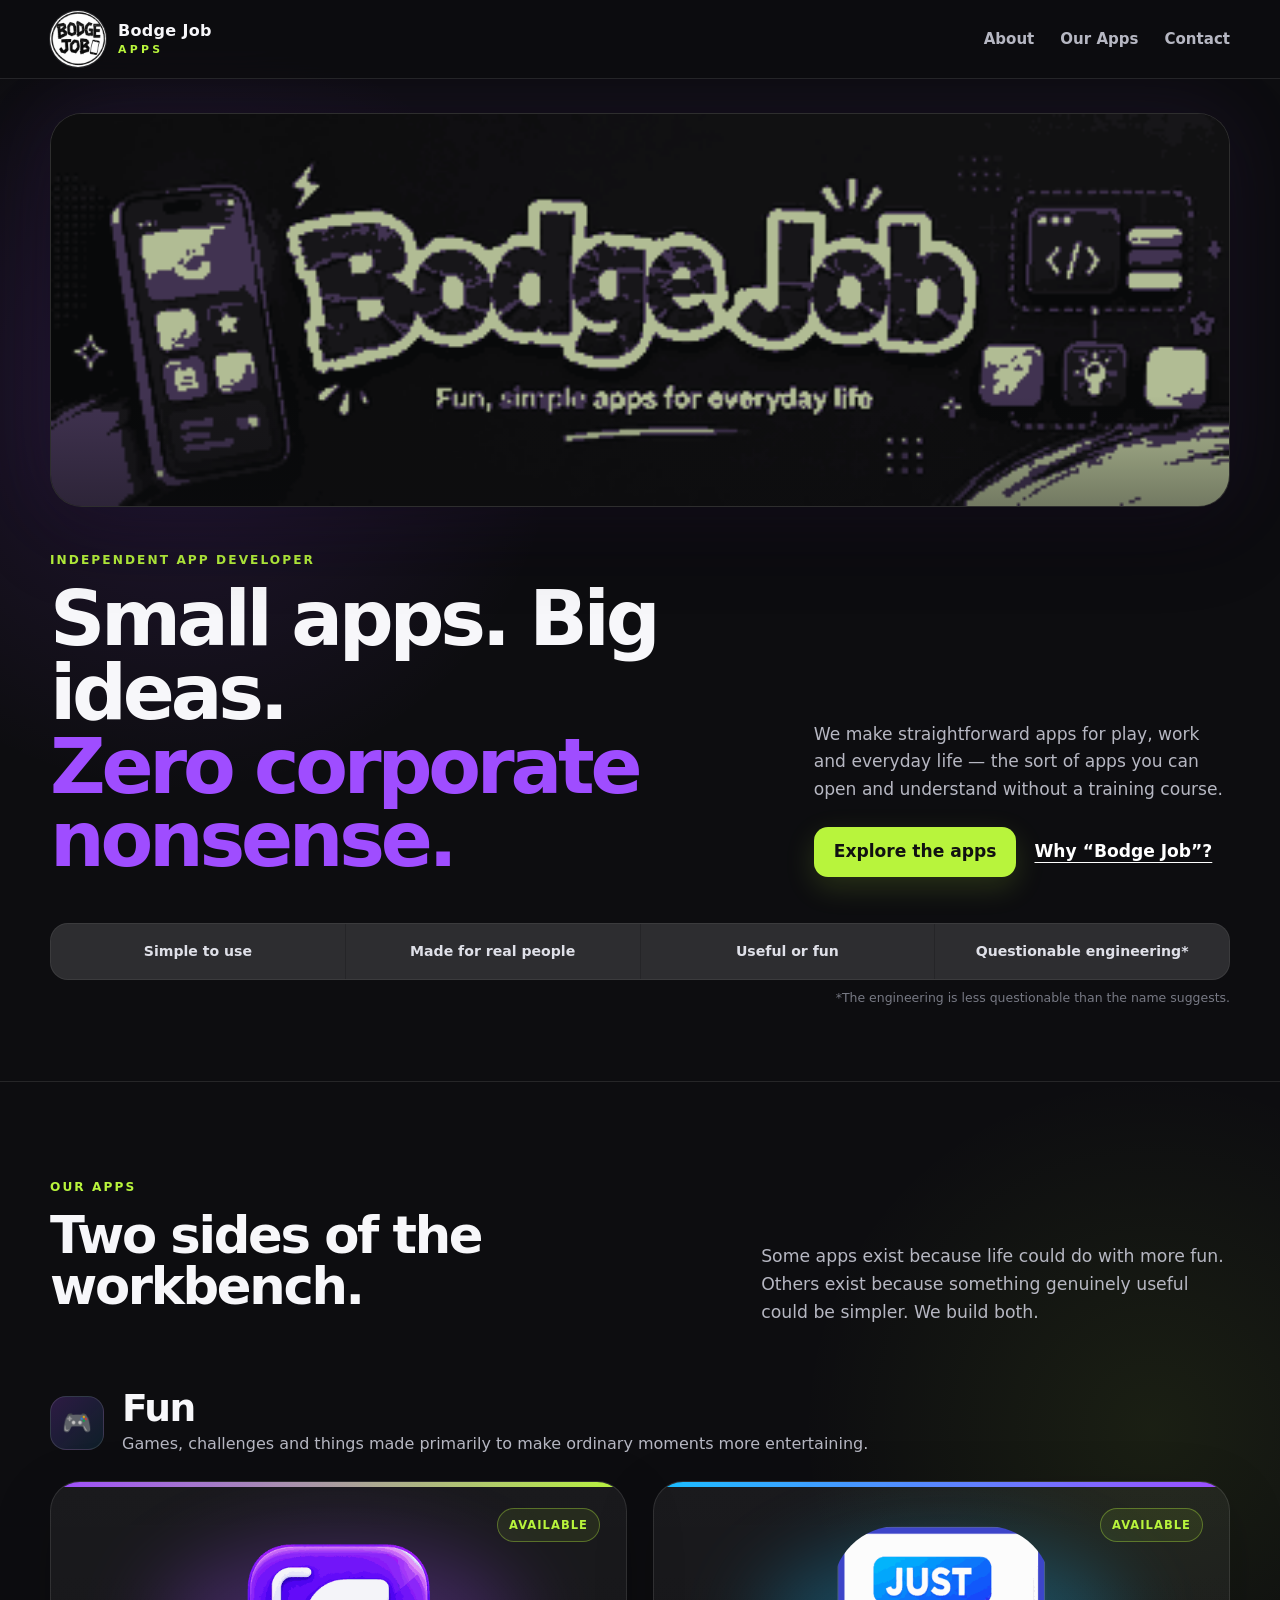
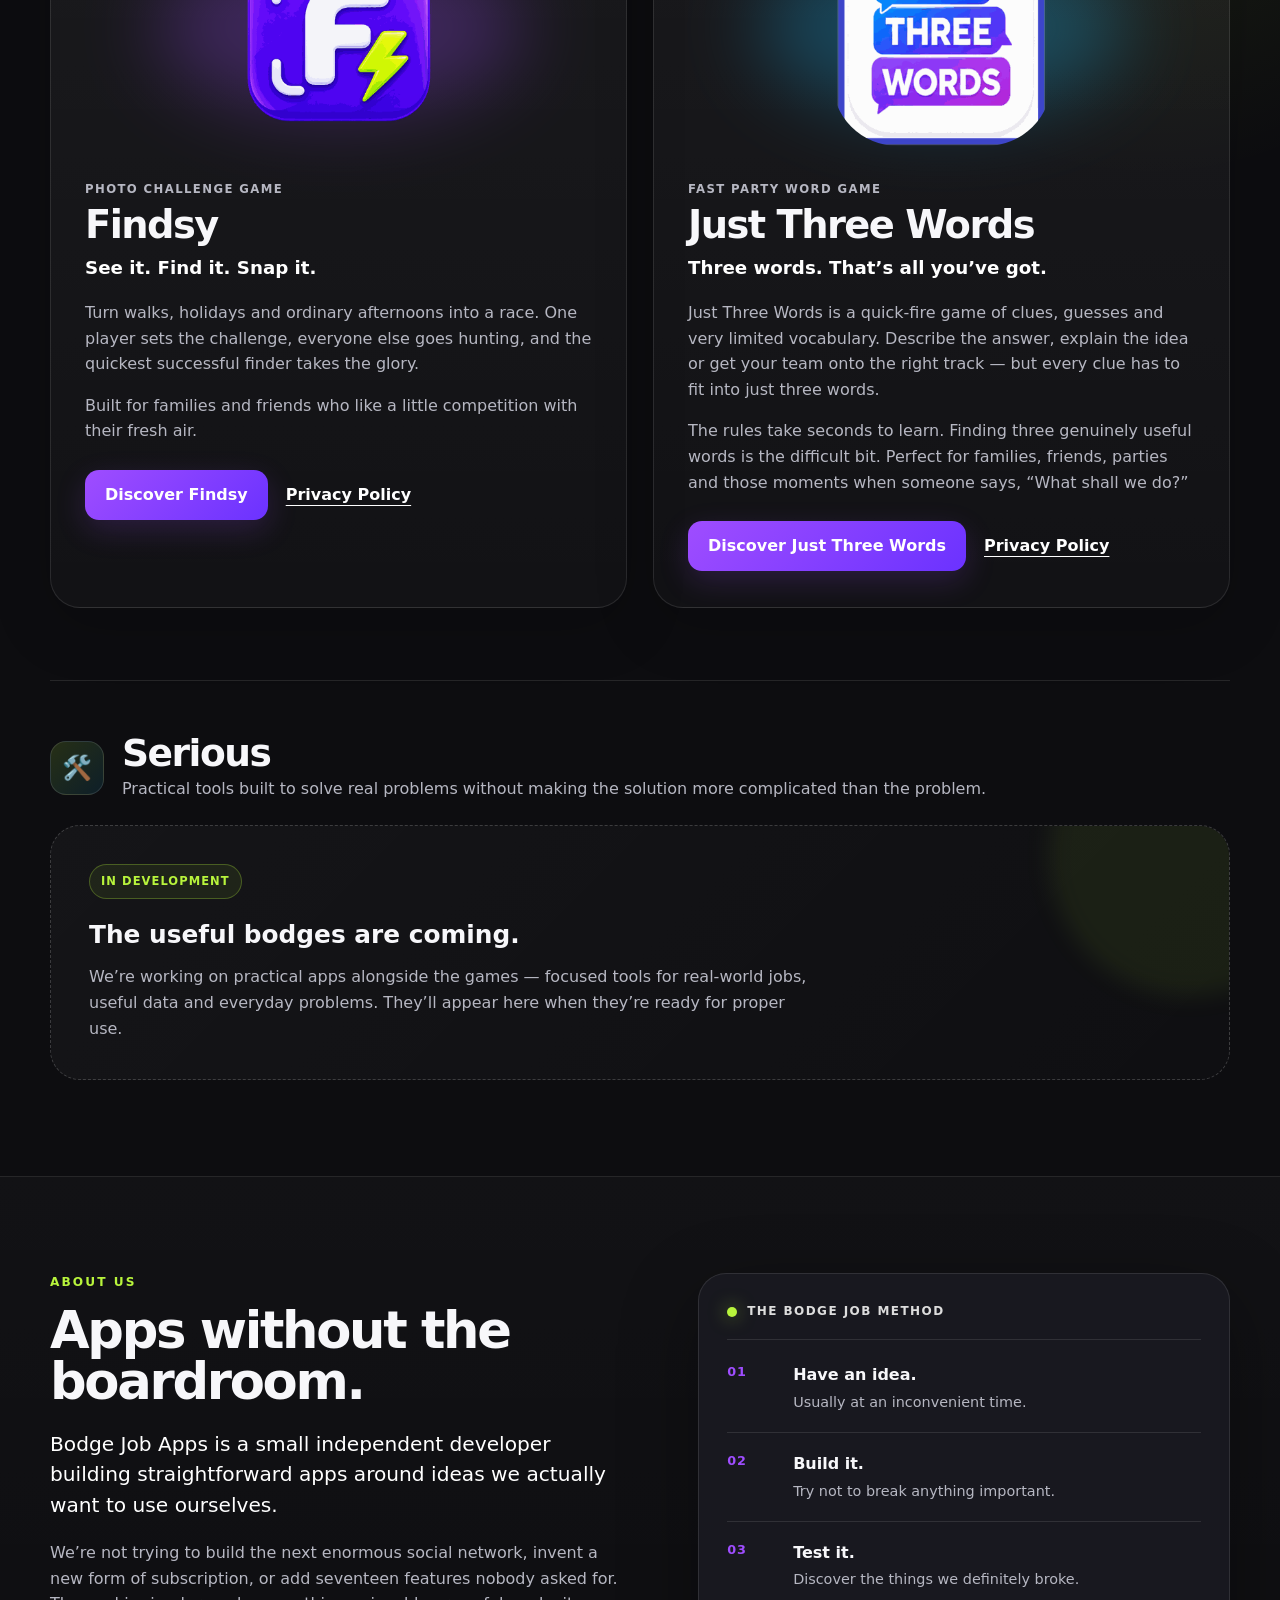
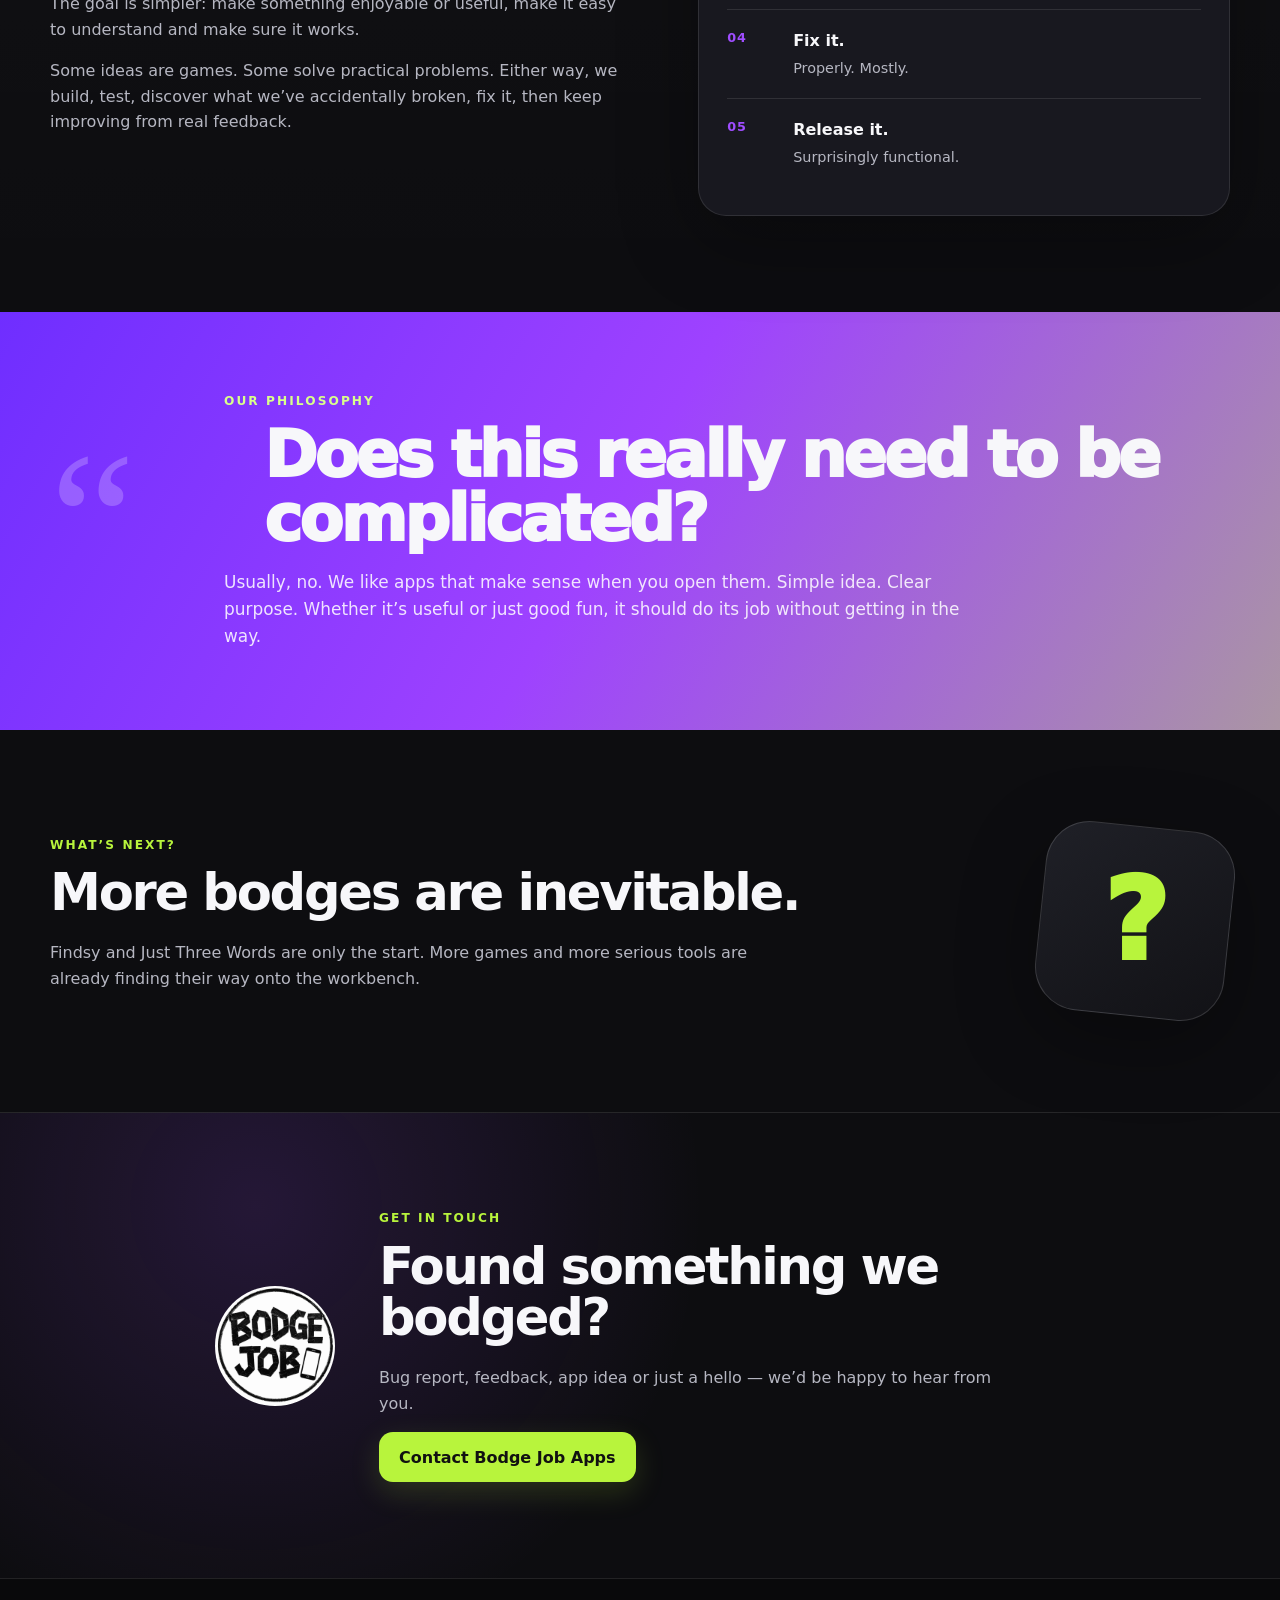
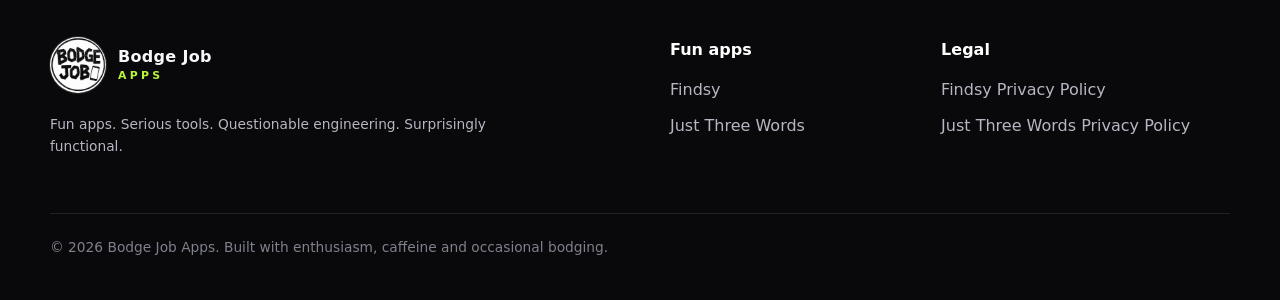
==== commit 2d0d2899: "Split apps into Fun and Serious categories" ====
--- a/index.html
+++ b/index.html
@@ -4,10 +4,79 @@
   <meta charset="utf-8">
   <meta name="viewport" content="width=device-width, initial-scale=1">
   <meta name="theme-color" content="#111114">
-  <meta name="description" content="Bodge Job Apps is an independent app developer creating simple, fun and family-friendly apps including Findsy and Just Three Words.">
+  <meta name="description" content="Bodge Job Apps is an independent app developer creating fun games and practical apps, including Findsy and Just Three Words.">
   <title>Bodge Job Apps | Fun apps, questionable engineering</title>
   <link rel="icon" type="image/png" href="assets/bodge-job-logo.png">
   <link rel="stylesheet" href="styles.css">
+  <style>
+    .app-category { margin-top: 56px; }
+    .app-category:first-of-type { margin-top: 0; }
+    .category-heading {
+      display:flex;
+      align-items:center;
+      gap:18px;
+      margin-bottom:24px;
+    }
+    .category-icon {
+      width:54px;
+      height:54px;
+      display:grid;
+      place-items:center;
+      flex:0 0 54px;
+      border-radius:16px;
+      font-size:1.5rem;
+      background:linear-gradient(135deg,rgba(159,77,255,.22),rgba(25,191,255,.10));
+      border:1px solid rgba(255,255,255,.12);
+    }
+    .category-heading h3 {
+      margin:0 0 3px;
+      font-size:clamp(1.65rem,3vw,2.35rem);
+    }
+    .category-heading p { margin:0; color:var(--muted); }
+    .serious-category { margin-top:72px; padding-top:54px; border-top:1px solid var(--line); }
+    .serious-category .category-icon {
+      background:linear-gradient(135deg,rgba(184,244,60,.15),rgba(25,191,255,.10));
+    }
+    .serious-placeholder {
+      position:relative;
+      overflow:hidden;
+      padding:38px;
+      border:1px dashed rgba(255,255,255,.18);
+      border-radius:30px;
+      background:linear-gradient(135deg,rgba(255,255,255,.035),rgba(255,255,255,.012));
+    }
+    .serious-placeholder::after {
+      content:"";
+      position:absolute;
+      width:280px;
+      height:280px;
+      border-radius:50%;
+      right:-100px;
+      top:-110px;
+      background:rgba(184,244,60,.07);
+      filter:blur(12px);
+    }
+    .serious-placeholder h4 { margin:0 0 10px; font-size:1.55rem; }
+    .serious-placeholder p { position:relative; z-index:1; max-width:720px; margin:0; color:var(--muted); }
+    .coming-badge {
+      display:inline-flex;
+      margin-bottom:16px;
+      padding:7px 11px;
+      border-radius:999px;
+      border:1px solid rgba(184,244,60,.28);
+      background:rgba(184,244,60,.07);
+      color:var(--lime);
+      text-transform:uppercase;
+      letter-spacing:.09em;
+      font-size:.72rem;
+      font-weight:900;
+    }
+    @media (max-width:680px) {
+      .app-category { margin-top:42px; }
+      .serious-category { margin-top:54px; padding-top:40px; }
+      .serious-placeholder { padding:28px 24px; }
+    }
+  </style>
 </head>
 <body>
   <a class="skip-link" href="#main">Skip to content</a>
@@ -45,7 +114,7 @@
 
           <div class="hero-side">
             <p>
-              We make playful, straightforward apps for families, friends and everyday life —
+              We make straightforward apps for play, work and everyday life —
               the sort of apps you can open and understand without a training course.
             </p>
             <div class="hero-actions">
@@ -58,7 +127,7 @@
         <div class="mini-strip" aria-label="What we care about">
           <span>Simple to use</span>
           <span>Made for real people</span>
-          <span>Fun first</span>
+          <span>Useful or fun</span>
           <span>Questionable engineering*</span>
         </div>
         <p class="asterisk">*The engineering is less questionable than the name suggests.</p>
@@ -69,67 +138,96 @@
       <div class="wrap">
         <div class="section-heading split-heading">
           <div>
-            <p class="eyebrow">Available apps</p>
-            <h2>Things we’ve bodged together.</h2>
+            <p class="eyebrow">Our apps</p>
+            <h2>Two sides of the workbench.</h2>
           </div>
           <p class="section-intro">
-            No giant ecosystems. No “revolutionary platforms”. Just focused apps built around ideas
-            we genuinely thought would be fun.
-          </p>
-        </div>
-
-        <div class="app-grid">
-          <article class="app-card app-card-findsy">
-            <div class="app-visual">
-              <img src="assets/findsy-logo.png" alt="Findsy app icon" width="220" height="220">
-              <span class="app-badge">Available</span>
+            Some apps exist because life could do with more fun. Others exist because something
+            genuinely useful could be simpler. We build both.
+          </p>
+        </div>
+
+        <div class="app-category fun-category">
+          <div class="category-heading">
+            <div class="category-icon" aria-hidden="true">🎮</div>
+            <div>
+              <h3>Fun</h3>
+              <p>Games, challenges and things made primarily to make ordinary moments more entertaining.</p>
             </div>
-
-            <div class="app-card-copy">
-              <p class="app-type">Photo challenge game</p>
-              <h3>Findsy</h3>
-              <p class="app-tagline">See it. Find it. Snap it.</p>
-              <p>
-                Turn walks, holidays and ordinary afternoons into a race. One player sets the
-                challenge, everyone else goes hunting, and the quickest successful finder takes the glory.
-              </p>
-              <p>
-                Built for families and friends who like a little competition with their fresh air.
-              </p>
-
-              <div class="app-links">
-                <a class="button button-secondary" href="findsy/">Discover Findsy</a>
-                <a class="text-link" href="findsy/privacy-policy/">Privacy Policy</a>
+          </div>
+
+          <div class="app-grid">
+            <article class="app-card app-card-findsy">
+              <div class="app-visual">
+                <img src="assets/findsy-logo.png" alt="Findsy app icon" width="220" height="220">
+                <span class="app-badge">Available</span>
               </div>
+
+              <div class="app-card-copy">
+                <p class="app-type">Photo challenge game</p>
+                <h3>Findsy</h3>
+                <p class="app-tagline">See it. Find it. Snap it.</p>
+                <p>
+                  Turn walks, holidays and ordinary afternoons into a race. One player sets the
+                  challenge, everyone else goes hunting, and the quickest successful finder takes the glory.
+                </p>
+                <p>
+                  Built for families and friends who like a little competition with their fresh air.
+                </p>
+
+                <div class="app-links">
+                  <a class="button button-secondary" href="findsy/">Discover Findsy</a>
+                  <a class="text-link" href="findsy/privacy-policy/">Privacy Policy</a>
+                </div>
+              </div>
+            </article>
+
+            <article class="app-card app-card-threewords">
+              <div class="app-visual">
+                <img src="assets/just-three-words-logo.png" alt="Just Three Words app icon" width="220" height="220">
+                <span class="app-badge">Available</span>
+              </div>
+
+              <div class="app-card-copy">
+                <p class="app-type">Fast party word game</p>
+                <h3>Just Three Words</h3>
+                <p class="app-tagline">Three words. That’s all you’ve got.</p>
+                <p>
+                  Just Three Words is a quick-fire game of clues, guesses and very limited vocabulary.
+                  Describe the answer, explain the idea or get your team onto the right track — but every
+                  clue has to fit into just three words.
+                </p>
+                <p>
+                  The rules take seconds to learn. Finding three genuinely useful words is the difficult bit.
+                  Perfect for families, friends, parties and those moments when someone says, “What shall we do?”
+                </p>
+
+                <div class="app-links">
+                  <a class="button button-secondary" href="just-three-words/">Discover Just Three Words</a>
+                  <a class="text-link" href="just-three-words/privacy-policy/">Privacy Policy</a>
+                </div>
+              </div>
+            </article>
+          </div>
+        </div>
+
+        <div class="app-category serious-category">
+          <div class="category-heading">
+            <div class="category-icon" aria-hidden="true">🛠️</div>
+            <div>
+              <h3>Serious</h3>
+              <p>Practical tools built to solve real problems without making the solution more complicated than the problem.</p>
             </div>
-          </article>
-
-          <article class="app-card app-card-threewords">
-            <div class="app-visual">
-              <img src="assets/just-three-words-logo.png" alt="Just Three Words app icon" width="220" height="220">
-              <span class="app-badge">Available</span>
-            </div>
-
-            <div class="app-card-copy">
-              <p class="app-type">Fast party word game</p>
-              <h3>Just Three Words</h3>
-              <p class="app-tagline">Three words. That’s all you’ve got.</p>
-              <p>
-                Just Three Words is a quick-fire game of clues, guesses and very limited vocabulary.
-                Describe the answer, explain the idea or get your team onto the right track — but every
-                clue has to fit into just three words.
-              </p>
-              <p>
-                The rules take seconds to learn. Finding three genuinely useful words is the difficult bit.
-                Perfect for families, friends, parties and those moments when someone says, “What shall we do?”
-              </p>
-
-              <div class="app-links">
-                <a class="button button-secondary" href="just-three-words/">Discover Just Three Words</a>
-                <a class="text-link" href="just-three-words/privacy-policy/">Privacy Policy</a>
-              </div>
-            </div>
-          </article>
+          </div>
+
+          <div class="serious-placeholder">
+            <span class="coming-badge">In development</span>
+            <h4>The useful bodges are coming.</h4>
+            <p>
+              We’re working on practical apps alongside the games — focused tools for real-world jobs,
+              useful data and everyday problems. They’ll appear here when they’re ready for proper use.
+            </p>
+          </div>
         </div>
       </div>
     </section>
@@ -145,13 +243,12 @@
           </p>
           <p>
             We’re not trying to build the next enormous social network, invent a new form of subscription,
-            or add seventeen features nobody asked for. The goal is simpler: make something enjoyable,
+            or add seventeen features nobody asked for. The goal is simpler: make something enjoyable or useful,
             make it easy to understand and make sure it works.
           </p>
           <p>
-            Most of our ideas start with games, challenges and little experiences that are better when
-            other people are involved. We build, test, discover what we’ve accidentally broken, fix it,
-            then keep improving from real feedback.
+            Some ideas are games. Some solve practical problems. Either way, we build, test, discover what
+            we’ve accidentally broken, fix it, then keep improving from real feedback.
           </p>
         </div>
 
@@ -179,7 +276,7 @@
           <blockquote>Does this really need to be complicated?</blockquote>
           <p>
             Usually, no. We like apps that make sense when you open them. Simple idea. Clear purpose.
-            Good fun. No need to turn your fridge into a social network.
+            Whether it’s useful or just good fun, it should do its job without getting in the way.
           </p>
         </div>
       </div>
@@ -191,8 +288,8 @@
           <p class="eyebrow">What’s next?</p>
           <h2>More bodges are inevitable.</h2>
           <p>
-            Findsy and Just Three Words are only the start. More games, family apps and useful little
-            creations are already finding their way onto the workbench.
+            Findsy and Just Three Words are only the start. More games and more serious tools are already
+            finding their way onto the workbench.
           </p>
         </div>
         <div class="coming-soon-mark" aria-hidden="true">
@@ -223,12 +320,12 @@
           <img src="assets/bodge-job-logo.png" alt="" width="54" height="54">
           <span><strong>Bodge Job</strong><small>APPS</small></span>
         </a>
-        <p class="small">Fun apps. Questionable engineering. Surprisingly functional.</p>
+        <p class="small">Fun apps. Serious tools. Questionable engineering. Surprisingly functional.</p>
       </div>
 
       <div class="footer-links">
         <div>
-          <strong>Apps</strong>
+          <strong>Fun apps</strong>
           <a href="findsy/">Findsy</a>
           <a href="just-three-words/">Just Three Words</a>
         </div>
--- a/styles.css
+++ b/styles.css
@@ -1,371 +1,256 @@
 :root {
-  --ink: #111111;
-  --paper: #f6f3ea;
-  --panel: #ffffff;
-  --muted: #656565;
-  --line: #ded9ce;
-  --accent: #f0c419;
-  --soft: #ece8de;
+  --bg: #0d0d10;
+  --bg-2: #141419;
+  --panel: #18181f;
+  --panel-soft: #1f2027;
+  --text: #f7f7fa;
+  --muted: #b6b7c2;
+  --line: rgba(255,255,255,.10);
+  --purple: #9f4dff;
+  --purple-2: #6b32ff;
+  --lime: #b8f43c;
+  --cyan: #19bfff;
+  --shadow: 0 24px 80px rgba(0,0,0,.32);
+  --radius: 26px;
+  --wrap: 1180px;
 }
 
 * { box-sizing: border-box; }
 html { scroll-behavior: smooth; }
-
 body {
   margin: 0;
   font-family: Inter, ui-sans-serif, system-ui, -apple-system, BlinkMacSystemFont, "Segoe UI", sans-serif;
-  color: var(--ink);
-  background: var(--paper);
+  color: var(--text);
+  background:
+    radial-gradient(circle at 14% 8%, rgba(159,77,255,.15), transparent 24rem),
+    radial-gradient(circle at 90% 28%, rgba(184,244,60,.08), transparent 22rem),
+    var(--bg);
   line-height: 1.6;
 }
 
+img { display: block; max-width: 100%; }
 a { color: inherit; }
-
-.wrap {
-  width: min(1120px, calc(100% - 40px));
-  margin: 0 auto;
-}
+button, a { -webkit-tap-highlight-color: transparent; }
+
+.wrap { width: min(calc(100% - 40px), var(--wrap)); margin-inline: auto; }
+.skip-link { position: absolute; left: -9999px; top: 10px; }
+.skip-link:focus { left: 10px; z-index: 999; background: #fff; color:#000; padding: 10px 14px; border-radius: 8px; }
 
 .site-header {
   position: sticky;
   top: 0;
-  z-index: 20;
-  background: rgba(246,243,234,.94);
-  backdrop-filter: blur(10px);
+  z-index: 50;
+  backdrop-filter: blur(18px);
+  background: rgba(13,13,16,.78);
   border-bottom: 1px solid var(--line);
 }
 
-.nav {
-  min-height: 84px;
-  display: flex;
-  align-items: center;
-  justify-content: space-between;
-  gap: 30px;
-}
-
-.brand {
-  display: inline-flex;
-  align-items: center;
-  gap: 10px;
-  text-decoration: none;
-  font-weight: 900;
-  letter-spacing: .04em;
-  flex-shrink: 0;
-}
-
-.tape {
-  display: inline-block;
-  padding: 7px 13px;
-  color: #fff;
-  background: #0b0b0b;
-  transform: rotate(-1.5deg);
-  box-shadow: 3px 3px 0 rgba(0,0,0,.15);
-}
-
-.brand-sub { font-size: .86rem; }
-
-.main-nav,
-.footer-links {
-  display: flex;
-  gap: 24px;
-  align-items: center;
-}
-
-.main-nav a,
-.footer-links a {
-  text-decoration: none;
-  font-weight: 700;
-  font-size: .94rem;
-}
-
-.main-nav a:hover,
-.footer-links a:hover,
-.text-link:hover { text-decoration: underline; }
-
-.hero {
-  padding: 102px 0 90px;
-  background:
-    linear-gradient(rgba(246,243,234,.94), rgba(246,243,234,.94)),
-    repeating-linear-gradient(-45deg, #000 0 1px, transparent 1px 16px);
-  border-bottom: 1px solid var(--line);
-}
-
-.hero-inner { max-width: 960px; }
-
-.eyebrow,
-.app-status {
-  margin: 0 0 10px;
-  font-size: .82rem;
-  font-weight: 850;
-  letter-spacing: .15em;
-  text-transform: uppercase;
-  color: var(--muted);
-}
-
-h1 {
-  margin: 0;
-  max-width: 980px;
-  font-size: clamp(3rem, 7.7vw, 7rem);
-  line-height: .91;
-  letter-spacing: -.06em;
-}
-
-h1 span {
-  text-decoration: underline;
-  text-decoration-thickness: .12em;
-  text-decoration-color: var(--accent);
-  text-underline-offset: .08em;
-}
-
-.intro {
-  max-width: 760px;
-  margin: 32px 0 0;
-  font-size: clamp(1.08rem, 2vw, 1.3rem);
-  color: #3c3c3c;
-}
-
-.hero-actions {
-  margin-top: 30px;
-  display: flex;
-  flex-wrap: wrap;
-  gap: 18px;
-  align-items: center;
-}
-
-.apps { padding: 84px 0 96px; }
-
-.section-heading {
-  display: grid;
-  grid-template-columns: 1fr 1fr;
-  gap: 40px;
-  align-items: end;
-  margin-bottom: 34px;
-}
-
-.section-heading > p {
-  margin: 0 0 4px;
-  color: var(--muted);
-  max-width: 520px;
-}
-
-h2 {
-  margin: 0;
-  font-size: clamp(2.1rem, 4vw, 3.6rem);
-  line-height: 1;
-  letter-spacing: -.045em;
-}
-
-.app-grid {
-  display: grid;
-  grid-template-columns: repeat(2, minmax(0, 1fr));
-  gap: 22px;
-}
-
+.nav { min-height: 78px; display:flex; align-items:center; justify-content:space-between; gap:24px; }
+.brand { display:flex; align-items:center; gap:12px; text-decoration:none; }
+.brand img { width:56px; height:56px; border-radius:50%; object-fit:cover; box-shadow:0 0 0 1px rgba(255,255,255,.12); }
+.brand span { display:flex; flex-direction:column; line-height:1; }
+.brand strong { font-size:1rem; letter-spacing:.02em; }
+.brand small { margin-top:6px; font-size:.68rem; font-weight:900; letter-spacing:.30em; color:var(--lime); }
+
+.main-nav { display:flex; align-items:center; gap:26px; }
+.main-nav a { color:var(--muted); text-decoration:none; font-weight:750; font-size:.94rem; }
+.main-nav a:hover { color:#fff; }
+
+.hero { padding: 34px 0 74px; }
+.hero-art {
+  position:relative;
+  overflow:hidden;
+  border-radius:32px;
+  border:1px solid rgba(255,255,255,.12);
+  box-shadow: var(--shadow), 0 0 80px rgba(159,77,255,.10);
+  background:#111;
+}
+.hero-art::after {
+  content:"";
+  position:absolute;
+  inset:auto 0 0;
+  height:28%;
+  background:linear-gradient(transparent, rgba(13,13,16,.38));
+  pointer-events:none;
+}
+.hero-art img { width:100%; height:auto; }
+
+.hero-copy { display:grid; grid-template-columns:1.25fr .75fr; gap:70px; align-items:end; margin-top:44px; }
+.eyebrow { margin:0 0 12px; color:var(--lime); text-transform:uppercase; letter-spacing:.17em; font-weight:900; font-size:.76rem; }
+h1,h2,h3,blockquote,p { margin-top:0; }
+h1 { margin-bottom:0; font-size:clamp(2.75rem, 6vw, 5.5rem); line-height:.96; letter-spacing:-.055em; }
+h1 span { color:var(--purple); }
+h2 { margin-bottom:22px; font-size:clamp(2.15rem, 4vw, 4rem); line-height:1; letter-spacing:-.045em; }
+h3 { font-size:clamp(2rem, 3vw, 3.25rem); line-height:1; letter-spacing:-.04em; margin-bottom:8px; }
+.hero-side { font-size:1.07rem; color:var(--muted); }
+.hero-side p { margin-bottom:24px; }
+.hero-actions, .app-links { display:flex; align-items:center; flex-wrap:wrap; gap:18px; }
+
+.button {
+  display:inline-flex;
+  justify-content:center;
+  align-items:center;
+  min-height:50px;
+  padding:0 20px;
+  border-radius:14px;
+  text-decoration:none;
+  font-weight:900;
+  color:#111;
+  background:var(--lime);
+  box-shadow:0 10px 30px rgba(184,244,60,.16);
+  transition:transform .18s ease, box-shadow .18s ease;
+}
+.button:hover { transform:translateY(-2px); box-shadow:0 14px 34px rgba(184,244,60,.22); }
+.button-secondary { color:#fff; background:linear-gradient(135deg, var(--purple), var(--purple-2)); box-shadow:0 10px 30px rgba(159,77,255,.18); }
+.text-link { text-underline-offset:5px; font-weight:800; color:#fff; }
+
+.mini-strip { display:grid; grid-template-columns:repeat(4,1fr); gap:1px; margin-top:46px; border:1px solid var(--line); border-radius:18px; overflow:hidden; background:var(--line); }
+.mini-strip span { padding:16px 18px; background:rgba(255,255,255,.035); font-size:.88rem; font-weight:800; text-align:center; color:#dfe0e8; }
+.asterisk { margin:8px 0 0; color:#777984; font-size:.78rem; text-align:right; }
+
+section { scroll-margin-top:95px; }
+.apps-section, .about-section, .coming-soon-section, .contact-section { padding:96px 0; }
+.apps-section { border-top:1px solid var(--line); }
+.section-heading { margin-bottom:42px; }
+.split-heading { display:grid; grid-template-columns:1fr .72fr; gap:60px; align-items:end; }
+.section-intro { color:var(--muted); font-size:1.08rem; margin-bottom:8px; }
+
+.app-grid { display:grid; grid-template-columns:1fr 1fr; gap:26px; }
 .app-card {
-  position: relative;
-  min-height: 390px;
-  display: flex;
-  flex-direction: column;
-  gap: 26px;
-  padding: 34px;
-  background: var(--panel);
-  border: 1px solid var(--line);
-  border-radius: 18px;
-  box-shadow: 0 10px 30px rgba(0,0,0,.04);
-  overflow: hidden;
-}
-
-.featured-card { border-top: 6px solid var(--accent); }
-
-.app-number {
-  position: absolute;
-  top: 22px;
-  right: 26px;
-  font-size: 3.2rem;
-  line-height: 1;
-  font-weight: 900;
-  letter-spacing: -.08em;
-  color: #e8e4da;
-}
-
-.app-copy { padding-right: 48px; }
-
-.app-card h3 {
-  margin: 0 0 12px;
-  font-size: clamp(2rem, 4vw, 2.8rem);
-  line-height: 1;
-  letter-spacing: -.04em;
-}
-
-.app-card p { margin: 0; max-width: 700px; }
-
-.app-links {
-  margin-top: auto;
-  display: flex;
-  flex-wrap: wrap;
-  align-items: center;
-  gap: 16px;
-}
-
-.button {
-  display: inline-block;
-  padding: 11px 17px;
-  background: var(--ink);
-  color: #fff;
-  text-decoration: none;
-  border-radius: 9px;
-  font-weight: 780;
-}
-
-.button:hover { transform: translateY(-1px); }
-
-.button-muted {
-  background: var(--soft);
-  color: var(--muted);
-  cursor: default;
-}
-
-.button-muted:hover { transform: none; }
-.text-link { font-weight: 750; }
-
-.about-section {
-  padding: 88px 0;
-  color: #fff;
-  background: #111;
-}
-
-.about-grid {
-  display: grid;
-  grid-template-columns: .8fr 1.2fr;
-  gap: 70px;
-}
-
-.about-section .eyebrow { color: #aaa; }
-.about-section h2 { color: #fff; }
-
-.about-copy {
-  max-width: 650px;
-  font-size: clamp(1.08rem, 2vw, 1.3rem);
-}
-
-.about-copy p { margin: 0 0 20px; }
-.about-copy p:last-child { margin-bottom: 0; }
-
-.principles { padding: 86px 0 100px; }
-
-.principle-grid {
-  display: grid;
-  grid-template-columns: repeat(3, 1fr);
-  gap: 18px;
-  margin-top: 32px;
-}
-
-.principle {
-  padding: 26px;
-  border-top: 4px solid var(--ink);
-  background: rgba(255,255,255,.45);
-}
-
-.principle strong {
-  display: block;
-  margin-bottom: 8px;
-  font-size: 1.25rem;
-}
-
-.principle p { margin: 0; color: var(--muted); }
-
-.policy-page main { padding: 56px 0 90px; }
-
-.policy {
-  max-width: 820px;
-  padding: 42px;
-  background: #fff;
-  border: 1px solid var(--line);
-  border-radius: 18px;
-}
-
-.policy h1 {
-  font-size: clamp(2.2rem, 6vw, 4rem);
-  line-height: 1;
-  margin-bottom: 12px;
-}
-
-.policy h2 {
-  margin: 34px 0 8px;
-  font-size: 1.45rem;
-}
-
-.policy h3 { margin: 22px 0 5px; }
-.policy p,
-.policy li { color: #333; }
-.policy ul { padding-left: 22px; }
-
-.notice {
-  margin: 22px 0;
-  padding: 16px 18px;
-  border-left: 5px solid var(--accent);
-  background: #faf8f1;
-}
-
-.back-link {
-  display: inline-block;
-  margin-bottom: 20px;
-  font-weight: 700;
-}
-
-footer {
-  border-top: 1px solid var(--line);
-  padding: 38px 0 42px;
-}
-
-.footer-top,
-.footer-bottom {
-  display: flex;
-  justify-content: space-between;
-  gap: 30px;
-  align-items: center;
-}
-
-.footer-top { padding-bottom: 28px; }
-.footer-top p { margin: 0; color: var(--muted); }
-.footer-bottom {
-  padding-top: 22px;
-  border-top: 1px solid var(--line);
-}
-
-footer p { margin: 0; }
-.small { color: var(--muted); font-size: .9rem; }
-
-@media (max-width: 820px) {
-  .app-grid,
-  .section-heading,
-  .about-grid,
-  .principle-grid { grid-template-columns: 1fr; }
-
-  .about-grid { gap: 30px; }
-  .section-heading { gap: 14px; }
-}
-
-@media (max-width: 700px) {
-  .wrap { width: min(100% - 28px, 1120px); }
-  .nav { min-height: 72px; }
-  .main-nav { gap: 14px; }
-  .main-nav a { font-size: .84rem; }
-  .hero { padding: 68px 0 62px; }
-  .hero-actions { align-items: flex-start; flex-direction: column; }
-  .apps { padding: 62px 0 72px; }
-  .app-card { min-height: 340px; padding: 25px; }
-  .app-number { top: 18px; right: 20px; font-size: 2.6rem; }
-  .app-copy { padding-right: 36px; }
-  .about-section,
-  .principles { padding: 64px 0; }
-  .policy { padding: 26px 22px; }
-  .footer-top,
-  .footer-bottom { align-items: flex-start; flex-direction: column; gap: 16px; }
-  .footer-links { flex-wrap: wrap; gap: 14px 20px; }
-}
-
-@media (max-width: 480px) {
-  .brand-sub { display: none; }
-  .main-nav a:last-child { display: none; }
-}
+  position:relative;
+  overflow:hidden;
+  min-height:100%;
+  border:1px solid var(--line);
+  border-radius:30px;
+  background:linear-gradient(180deg, rgba(255,255,255,.055), rgba(255,255,255,.025));
+  box-shadow:0 18px 60px rgba(0,0,0,.18);
+}
+.app-card::before {
+  content:"";
+  position:absolute;
+  inset:0 0 auto;
+  height:5px;
+  background:linear-gradient(90deg,var(--purple),var(--lime));
+}
+.app-card-threewords::before { background:linear-gradient(90deg,var(--cyan),var(--purple)); }
+.app-visual { position:relative; min-height:290px; display:grid; place-items:center; padding:38px 32px 20px; }
+.app-visual::after { content:""; position:absolute; inset:20% 18%; filter:blur(40px); opacity:.28; border-radius:50%; background:var(--purple); z-index:0; }
+.app-card-threewords .app-visual::after { background:var(--cyan); }
+.app-visual img { position:relative; z-index:1; width:220px; height:220px; object-fit:contain; border-radius:30%; }
+.app-badge { position:absolute; top:26px; right:26px; z-index:2; border:1px solid rgba(184,244,60,.35); color:var(--lime); background:rgba(184,244,60,.08); padding:7px 11px; border-radius:999px; font-size:.72rem; font-weight:900; text-transform:uppercase; letter-spacing:.09em; }
+.app-card-copy { padding:8px 34px 36px; }
+.app-type { margin-bottom:8px; color:var(--muted); text-transform:uppercase; letter-spacing:.12em; font-size:.73rem; font-weight:900; }
+.app-tagline { color:#fff; font-size:1.14rem; font-weight:900; }
+.app-card-copy > p:not(.app-type):not(.app-tagline) { color:var(--muted); }
+.app-links { margin-top:26px; }
+
+.about-section { background:linear-gradient(180deg, rgba(255,255,255,.02), rgba(255,255,255,0)); border-top:1px solid var(--line); }
+.about-grid { display:grid; grid-template-columns:1fr .92fr; gap:70px; align-items:start; }
+.about-copy .lead { color:#fff; font-size:1.26rem; line-height:1.5; }
+.about-copy p:not(.eyebrow):not(.lead) { color:var(--muted); }
+.method-card { border:1px solid var(--line); border-radius:28px; background:var(--panel); padding:28px; box-shadow:var(--shadow); }
+.method-title { display:flex; align-items:center; gap:10px; padding-bottom:18px; margin-bottom:4px; border-bottom:1px solid var(--line); }
+.method-title p { margin:0; text-transform:uppercase; letter-spacing:.12em; font-size:.75rem; font-weight:900; color:#ddd; }
+.dot { width:10px; height:10px; border-radius:50%; background:var(--lime); box-shadow:0 0 18px rgba(184,244,60,.55); }
+.bodge-list { list-style:none; padding:0; margin:0; }
+.bodge-list li { display:grid; grid-template-columns:54px 1fr; gap:12px; align-items:start; padding:18px 0; border-bottom:1px solid var(--line); }
+.bodge-list li:last-child { border-bottom:0; }
+.bodge-list b { color:var(--purple); font-size:.8rem; letter-spacing:.08em; }
+.bodge-list span { display:flex; flex-direction:column; gap:3px; }
+.bodge-list strong { font-size:1rem; }
+.bodge-list small { color:var(--muted); font-size:.9rem; }
+
+.philosophy-section { padding:80px 0; background:linear-gradient(120deg, #6f2eff 0%, #9e42ff 48%, #b8f43c 160%); }
+.philosophy-inner { display:grid; grid-template-columns:150px 1fr; gap:24px; align-items:center; }
+.quote-mark { font-family:Georgia,serif; font-size:12rem; line-height:.5; color:rgba(255,255,255,.22); }
+.philosophy-section .eyebrow { color:#d9ff8b; }
+.philosophy-section blockquote { max-width:900px; margin-bottom:18px; font-size:clamp(2.2rem, 5vw, 4.6rem); font-weight:950; line-height:1; letter-spacing:-.045em; }
+.philosophy-section p:last-child { max-width:760px; margin-bottom:0; font-size:1.06rem; color:rgba(255,255,255,.86); }
+
+.coming-soon { display:grid; grid-template-columns:1fr 220px; gap:50px; align-items:center; }
+.coming-soon p:not(.eyebrow) { max-width:720px; color:var(--muted); }
+.coming-soon-mark { width:190px; height:190px; display:grid; place-items:center; justify-self:end; border-radius:44px; transform:rotate(6deg); border:1px solid rgba(255,255,255,.14); background:linear-gradient(145deg,var(--panel-soft),#121216); box-shadow:var(--shadow); }
+.coming-soon-mark span { color:var(--lime); font-size:7rem; font-weight:950; line-height:1; transform:rotate(-6deg); }
+
+.contact-section { border-top:1px solid var(--line); background:radial-gradient(circle at 20% 20%, rgba(159,77,255,.16), transparent 28rem); }
+.contact-inner { display:grid; grid-template-columns:130px 1fr; align-items:center; gap:34px; max-width:850px; }
+.contact-inner img { border-radius:50%; }
+.contact-inner p:not(.eyebrow) { color:var(--muted); max-width:620px; }
+
+.site-footer { padding:58px 0 28px; border-top:1px solid var(--line); background:#09090b; }
+.footer-inner { display:grid; grid-template-columns:1fr 1fr; gap:60px; }
+.footer-brand .small { max-width:440px; margin-top:20px; color:var(--muted); }
+.footer-links { display:grid; grid-template-columns:1fr 1.25fr; gap:40px; }
+.footer-links > div { display:flex; flex-direction:column; gap:10px; }
+.footer-links strong { color:#fff; margin-bottom:4px; }
+.footer-links a { color:var(--muted); text-decoration:none; }
+.footer-links a:hover { color:#fff; }
+.footer-bottom { margin-top:42px; padding-top:22px; border-top:1px solid var(--line); }
+.small { font-size:.86rem; color:#7f818c; }
+
+.legal-page, .app-page { min-height:70vh; padding:74px 0 100px; }
+.legal-shell, .app-page-shell { max-width:900px; }
+.legal-hero { padding-bottom:36px; border-bottom:1px solid var(--line); margin-bottom:38px; }
+.legal-hero h1 { font-size:clamp(2.5rem, 6vw, 4.8rem); }
+.legal-hero p { color:var(--muted); max-width:720px; }
+.legal-content h2 { font-size:1.5rem; letter-spacing:-.02em; margin-top:34px; margin-bottom:10px; }
+.legal-content p, .legal-content li { color:var(--muted); }
+.legal-content ul { padding-left:1.2rem; }
+.legal-note { margin:28px 0; padding:18px 20px; border:1px solid rgba(184,244,60,.22); border-radius:16px; background:rgba(184,244,60,.05); }
+.legal-note p { margin:0; color:#dce8c5; }
+
+.app-page-hero { display:grid; grid-template-columns:240px 1fr; gap:46px; align-items:center; }
+.app-page-hero img { width:240px; border-radius:30%; }
+.app-page-hero p { color:var(--muted); }
+.app-page-copy { margin-top:56px; display:grid; grid-template-columns:1fr 1fr; gap:26px; }
+.info-card { border:1px solid var(--line); border-radius:22px; padding:26px; background:var(--panel); }
+.info-card h2 { font-size:1.55rem; margin-bottom:12px; }
+.info-card p { color:var(--muted); margin-bottom:0; }
+
+@media (max-width: 900px) {
+  .hero-copy, .split-heading, .about-grid, .footer-inner { grid-template-columns:1fr; gap:32px; }
+  .app-grid { grid-template-columns:1fr; }
+  .mini-strip { grid-template-columns:1fr 1fr; }
+  .philosophy-inner { grid-template-columns:75px 1fr; }
+  .quote-mark { font-size:8rem; }
+}
+
+@media (max-width: 680px) {
+  .wrap { width:min(calc(100% - 28px), var(--wrap)); }
+  .site-header { position:relative; }
+  .nav { min-height:72px; }
+  .brand img { width:48px; height:48px; }
+  .main-nav { gap:14px; }
+  .main-nav a { font-size:.82rem; }
+  .hero { padding-top:18px; }
+  .hero-art { border-radius:18px; }
+  .hero-copy { margin-top:30px; gap:24px; }
+  h1 { font-size:clamp(2.6rem, 13vw, 4.4rem); }
+  .mini-strip { grid-template-columns:1fr; border-radius:14px; }
+  .asterisk { text-align:left; }
+  .apps-section, .about-section, .coming-soon-section, .contact-section { padding:72px 0; }
+  .app-visual { min-height:245px; }
+  .app-visual img { width:180px; height:180px; }
+  .app-card-copy { padding:4px 24px 28px; }
+  .philosophy-section { padding:64px 0; }
+  .philosophy-inner { grid-template-columns:1fr; }
+  .quote-mark { display:none; }
+  .coming-soon { grid-template-columns:1fr; }
+  .coming-soon-mark { width:140px; height:140px; justify-self:start; }
+  .coming-soon-mark span { font-size:5rem; }
+  .contact-inner { grid-template-columns:80px 1fr; align-items:start; gap:20px; }
+  .footer-links { grid-template-columns:1fr; }
+  .app-page-hero, .app-page-copy { grid-template-columns:1fr; }
+  .app-page-hero img { width:180px; }
+}
+
+@media (max-width: 500px) {
+  .brand span { display:none; }
+  .main-nav { width:100%; justify-content:flex-end; }
+  .main-nav a { font-size:.78rem; }
+  .hero-actions, .app-links { align-items:stretch; flex-direction:column; }
+  .button { width:100%; }
+  .text-link { text-align:center; }
+  .contact-inner { grid-template-columns:1fr; }
+  .contact-inner img { width:88px; }
+}
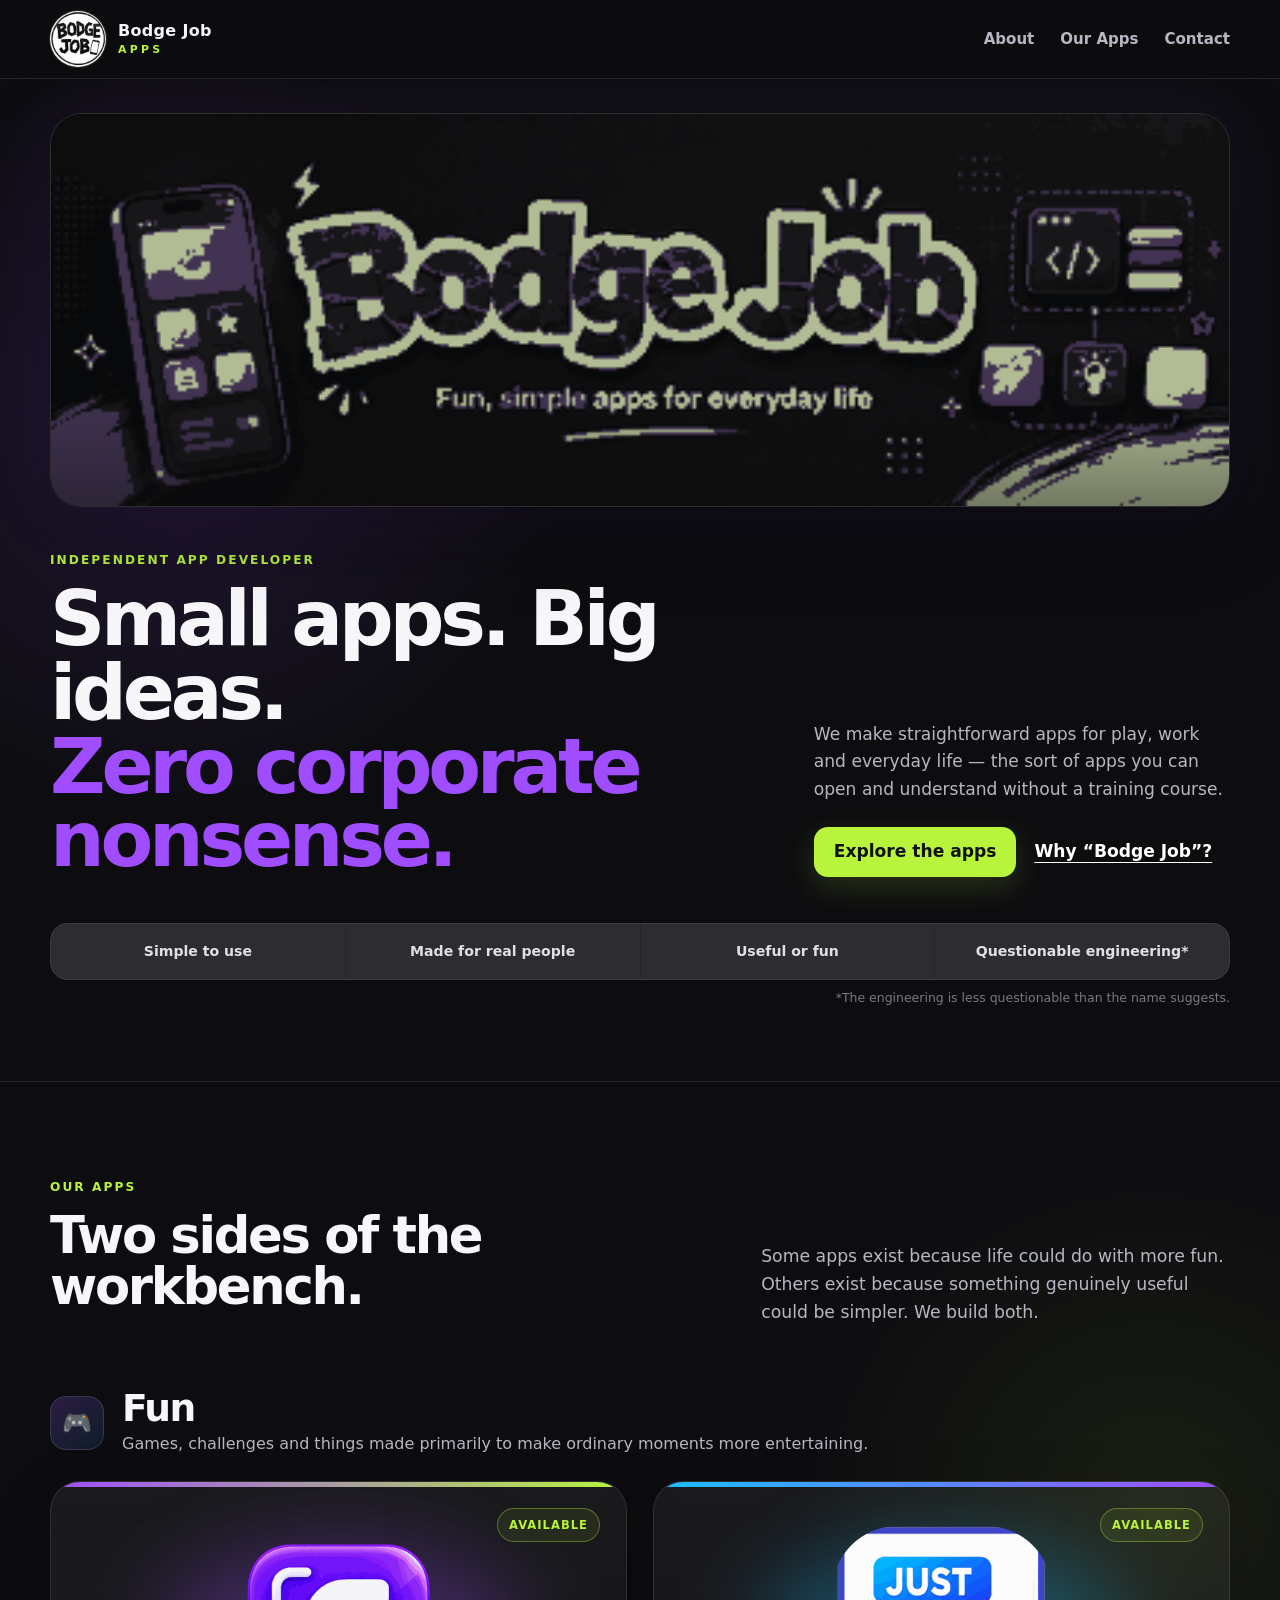
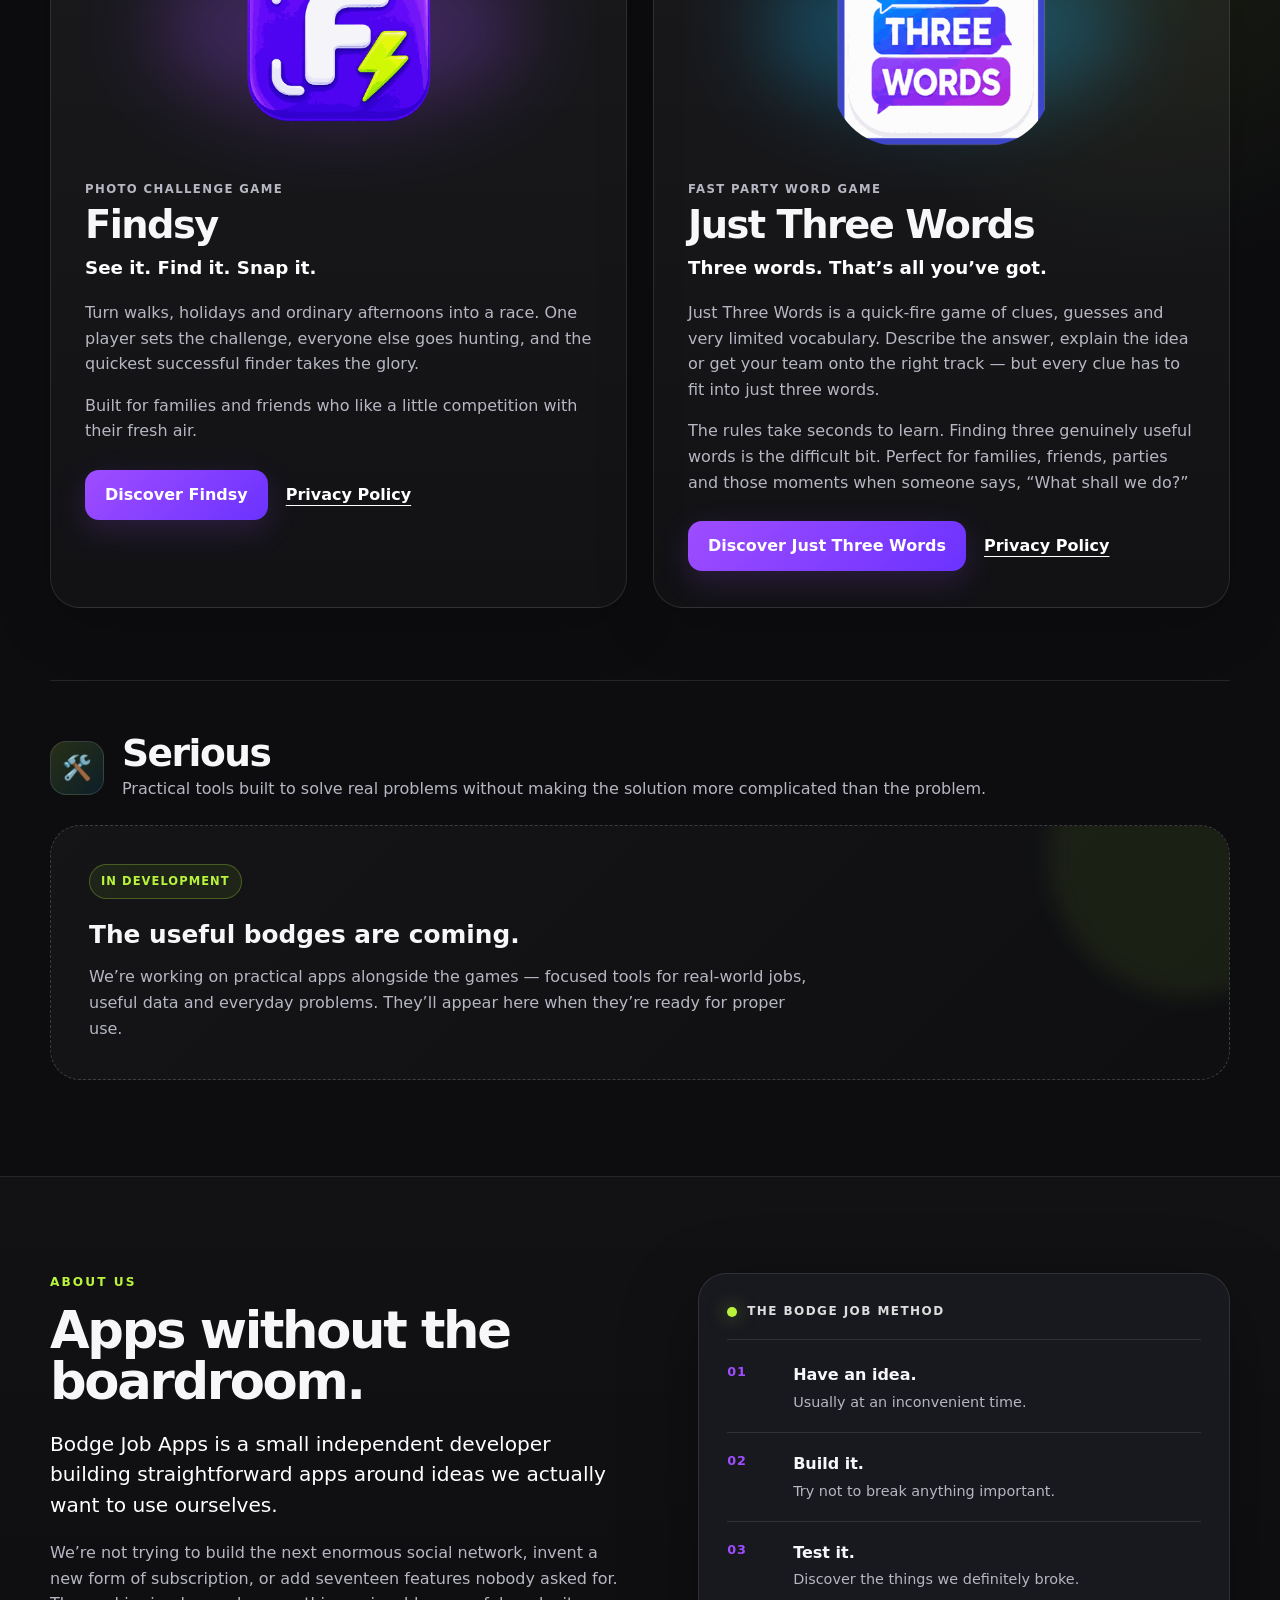
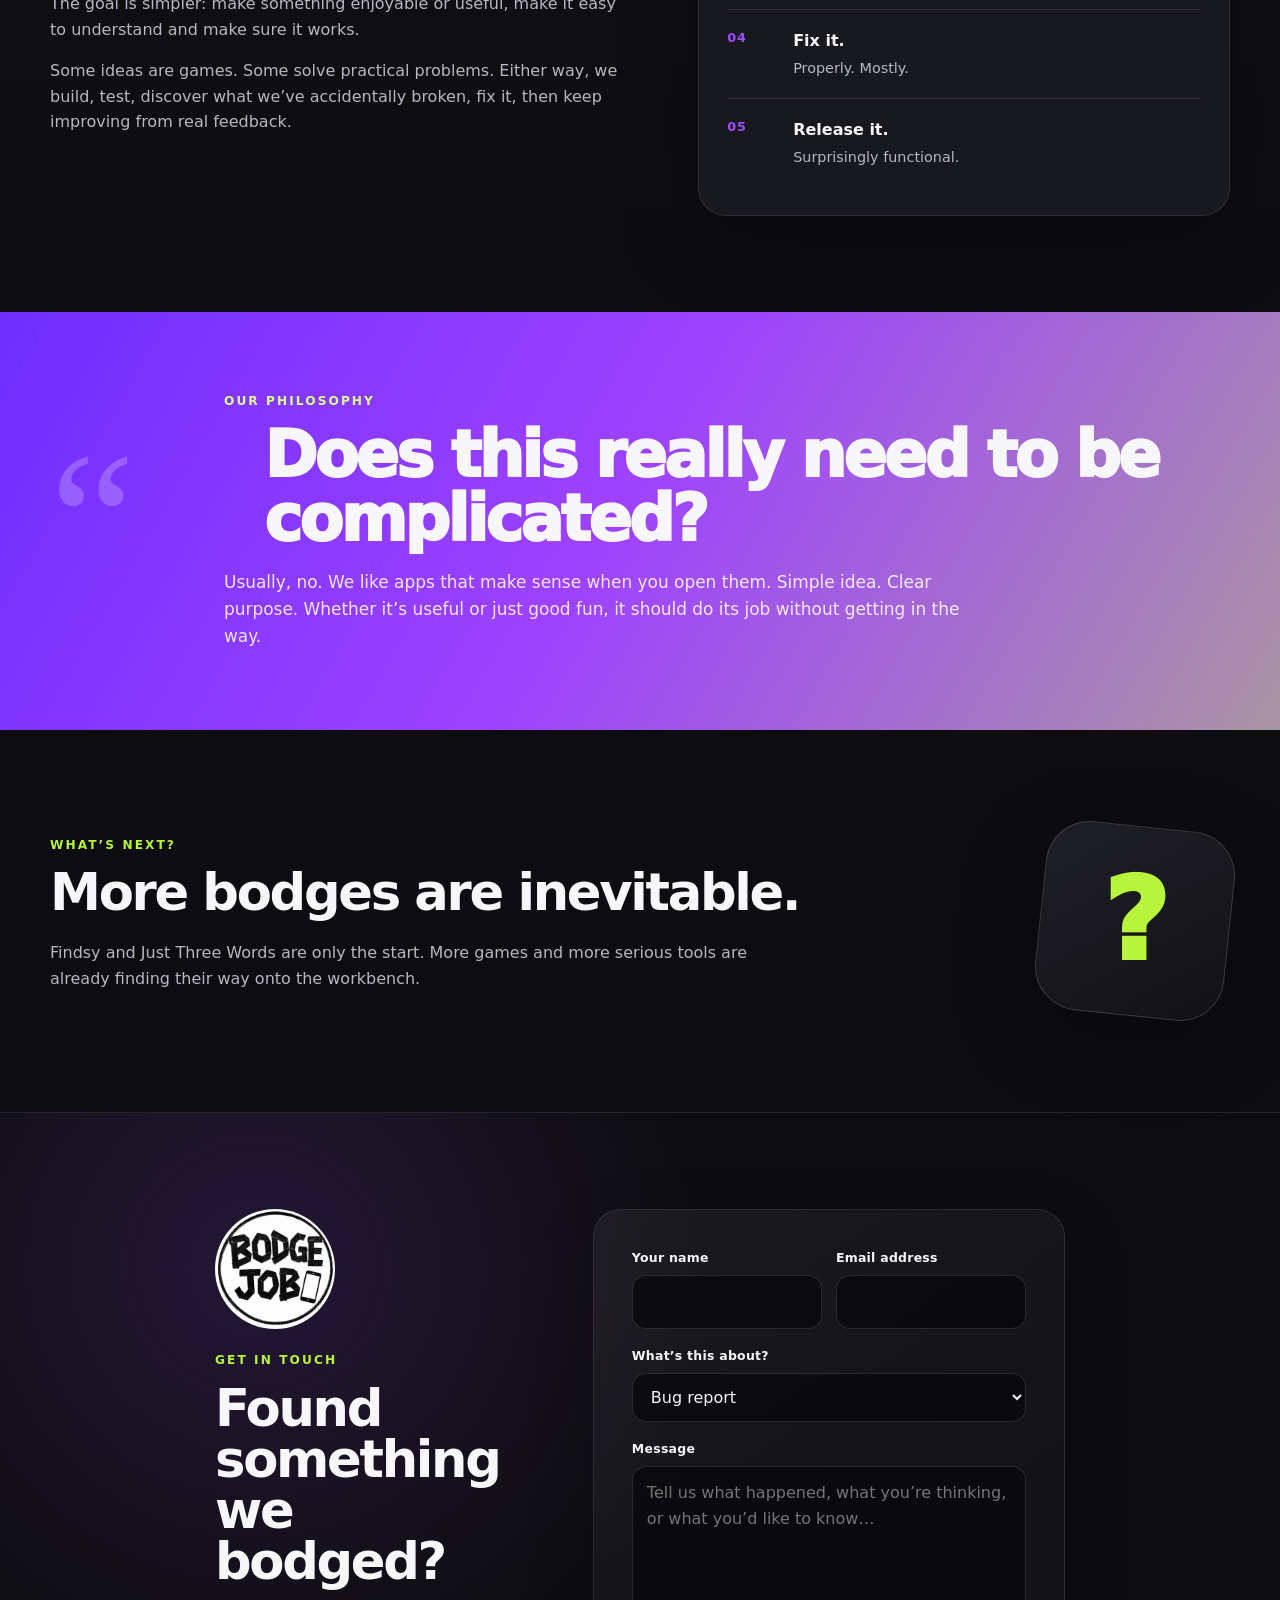
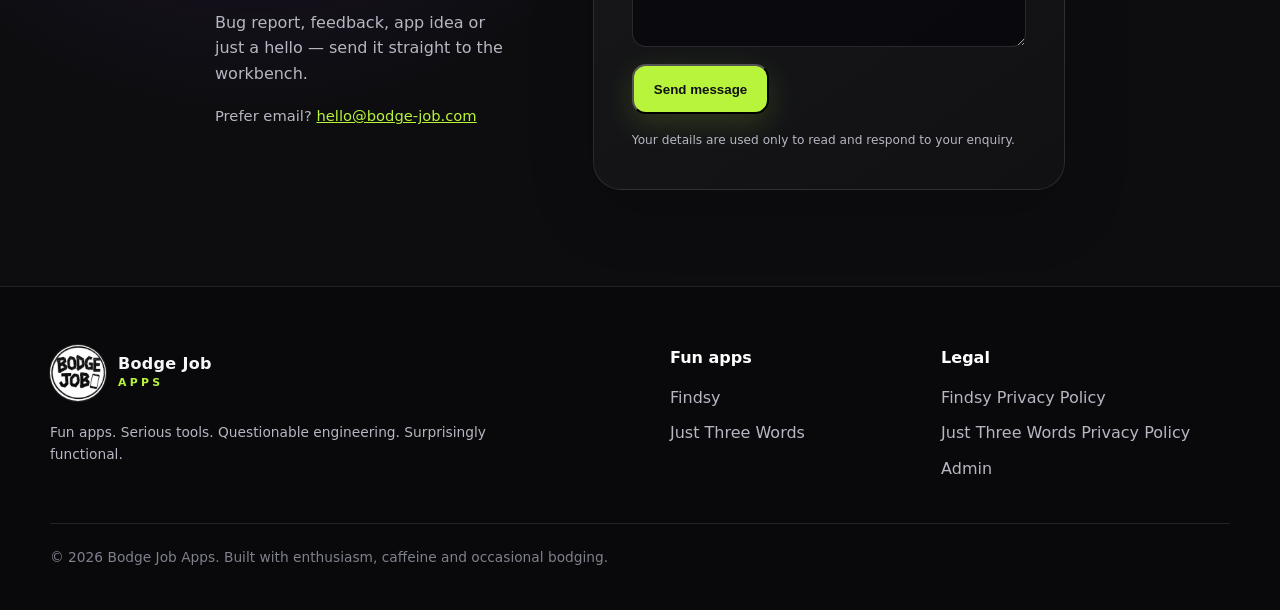
==== commit 24e09bde: "Add website enquiry form and Admin link [skip ci]" ====
--- a/index.html
+++ b/index.html
@@ -76,6 +76,63 @@
       .serious-category { margin-top:54px; padding-top:40px; }
       .serious-placeholder { padding:28px 24px; }
     }
+
+    .contact-form-layout {
+      display:grid;
+      grid-template-columns:minmax(0,.78fr) minmax(420px,1.22fr);
+      gap:clamp(30px,6vw,76px);
+      align-items:start;
+    }
+    .contact-intro { display:grid; gap:22px; align-items:start; }
+    .contact-intro > img { border-radius:50%; }
+    .contact-fallback { margin-top:18px; color:var(--muted); font-size:.92rem; }
+    .contact-fallback a { color:var(--lime); }
+    .enquiry-form {
+      display:grid;
+      gap:17px;
+      padding:clamp(24px,4vw,38px);
+      border:1px solid var(--line);
+      border-radius:28px;
+      background:linear-gradient(145deg,rgba(255,255,255,.055),rgba(255,255,255,.018));
+      box-shadow:0 22px 65px rgba(0,0,0,.18);
+    }
+    .form-grid { display:grid; grid-template-columns:1fr 1fr; gap:14px; }
+    .enquiry-form label { display:grid; gap:7px; }
+    .enquiry-form label > span { font-size:.78rem; font-weight:900; letter-spacing:.02em; }
+    .enquiry-form input,
+    .enquiry-form select,
+    .enquiry-form textarea {
+      width:100%;
+      border:1px solid rgba(255,255,255,.13);
+      border-radius:14px;
+      background:rgba(8,8,11,.74);
+      color:var(--text);
+      padding:13px 14px;
+      outline:none;
+      font:inherit;
+      transition:border-color .18s ease, box-shadow .18s ease;
+    }
+    .enquiry-form select { min-height:49px; }
+    .enquiry-form textarea { resize:vertical; min-height:145px; }
+    .enquiry-form input:focus,
+    .enquiry-form select:focus,
+    .enquiry-form textarea:focus { border-color:var(--purple); box-shadow:0 0 0 4px rgba(159,77,255,.12); }
+    .enquiry-actions { display:flex; align-items:center; gap:16px; flex-wrap:wrap; }
+    .form-status { margin:0; min-height:22px; color:var(--muted); font-size:.88rem; font-weight:700; }
+    .form-status.ok { color:var(--lime); }
+    .form-status.error { color:#ff9191; }
+    .form-note { margin:0; color:var(--muted); font-size:.76rem; }
+    .hp-field { position:absolute !important; left:-10000px !important; width:1px !important; height:1px !important; overflow:hidden !important; }
+    @media (max-width:860px) {
+      .contact-form-layout { grid-template-columns:1fr; }
+      .contact-intro { grid-template-columns:auto 1fr; }
+    }
+    @media (max-width:620px) {
+      .form-grid { grid-template-columns:1fr; }
+      .contact-intro { grid-template-columns:1fr; }
+      .contact-intro > img { width:86px; height:86px; }
+    }
+
   </style>
 </head>
 <body>
@@ -299,16 +356,52 @@
     </section>
 
     <section class="contact-section" id="contact">
-      <div class="wrap contact-inner">
-        <img src="assets/bodge-job-logo.png" alt="" width="120" height="120">
-        <div>
-          <p class="eyebrow">Get in touch</p>
-          <h2>Found something we bodged?</h2>
-          <p>
-            Bug report, feedback, app idea or just a hello — we’d be happy to hear from you.
-          </p>
-          <a class="button" href="mailto:support@bodgejobapps.com">Contact Bodge Job Apps</a>
-        </div>
+      <div class="wrap contact-inner contact-form-layout">
+        <div class="contact-intro">
+          <img src="assets/bodge-job-logo.png" alt="" width="120" height="120">
+          <div>
+            <p class="eyebrow">Get in touch</p>
+            <h2>Found something we bodged?</h2>
+            <p>Bug report, feedback, app idea or just a hello — send it straight to the workbench.</p>
+            <p class="contact-fallback">Prefer email? <a href="mailto:hello@bodge-job.com">hello@bodge-job.com</a></p>
+          </div>
+        </div>
+
+        <form class="enquiry-form" id="enquiry-form">
+          <div class="form-grid">
+            <label>
+              <span>Your name</span>
+              <input type="text" name="name" autocomplete="name" maxlength="120" required>
+            </label>
+            <label>
+              <span>Email address</span>
+              <input type="email" name="email" autocomplete="email" maxlength="254" required>
+            </label>
+          </div>
+          <label>
+            <span>What’s this about?</span>
+            <select name="topic" required>
+              <option value="Bug report">Bug report</option>
+              <option value="Feedback">Feedback</option>
+              <option value="App idea">App idea</option>
+              <option value="Business enquiry">Business enquiry</option>
+              <option value="General enquiry">General enquiry</option>
+            </select>
+          </label>
+          <label>
+            <span>Message</span>
+            <textarea name="message" rows="6" maxlength="5000" placeholder="Tell us what happened, what you’re thinking, or what you’d like to know…" required></textarea>
+          </label>
+          <label class="hp-field" aria-hidden="true">
+            <span>Website</span>
+            <input type="text" name="website" tabindex="-1" autocomplete="off">
+          </label>
+          <div class="enquiry-actions">
+            <button class="button" id="enquiry-submit" type="submit">Send message</button>
+            <p class="form-status" id="enquiry-status" role="status" aria-live="polite"></p>
+          </div>
+          <p class="form-note">Your details are used only to read and respond to your enquiry.</p>
+        </form>
       </div>
     </section>
   </main>
@@ -333,6 +426,7 @@
           <strong>Legal</strong>
           <a href="findsy/privacy-policy/">Findsy Privacy Policy</a>
           <a href="just-three-words/privacy-policy/">Just Three Words Privacy Policy</a>
+          <a href="admin.html">Admin</a>
         </div>
       </div>
     </div>
@@ -341,5 +435,46 @@
       <p class="small">© 2026 Bodge Job Apps. Built with enthusiasm, caffeine and occasional bodging.</p>
     </div>
   </footer>
+
+  <script>
+    (() => {
+      const form = document.getElementById('enquiry-form');
+      if (!form) return;
+      const endpoint = 'https://aovgfefhybcptxdauyqy.supabase.co/functions/v1/submit-enquiry';
+      const status = document.getElementById('enquiry-status');
+      const button = document.getElementById('enquiry-submit');
+
+      function setStatus(message, kind = '') {
+        status.textContent = message;
+        status.className = 'form-status' + (kind ? ' ' + kind : '');
+      }
+
+      form.addEventListener('submit', async (event) => {
+        event.preventDefault();
+        button.disabled = true;
+        button.textContent = 'Sending…';
+        setStatus('Sending your message…');
+
+        const data = Object.fromEntries(new FormData(form).entries());
+        try {
+          const response = await fetch(endpoint, {
+            method: 'POST',
+            headers: { 'Content-Type': 'application/json' },
+            body: JSON.stringify(data)
+          });
+          const result = await response.json().catch(() => ({}));
+          if (!response.ok) throw new Error(result.error || 'Your message could not be sent.');
+          form.reset();
+          setStatus(result.message || 'Thanks — your message has landed safely.', 'ok');
+        } catch (error) {
+          setStatus((error && error.message) || 'Something went wrong. Please try again.', 'error');
+        } finally {
+          button.disabled = false;
+          button.textContent = 'Send message';
+        }
+      });
+    })();
+  </script>
+
 </body>
 </html>
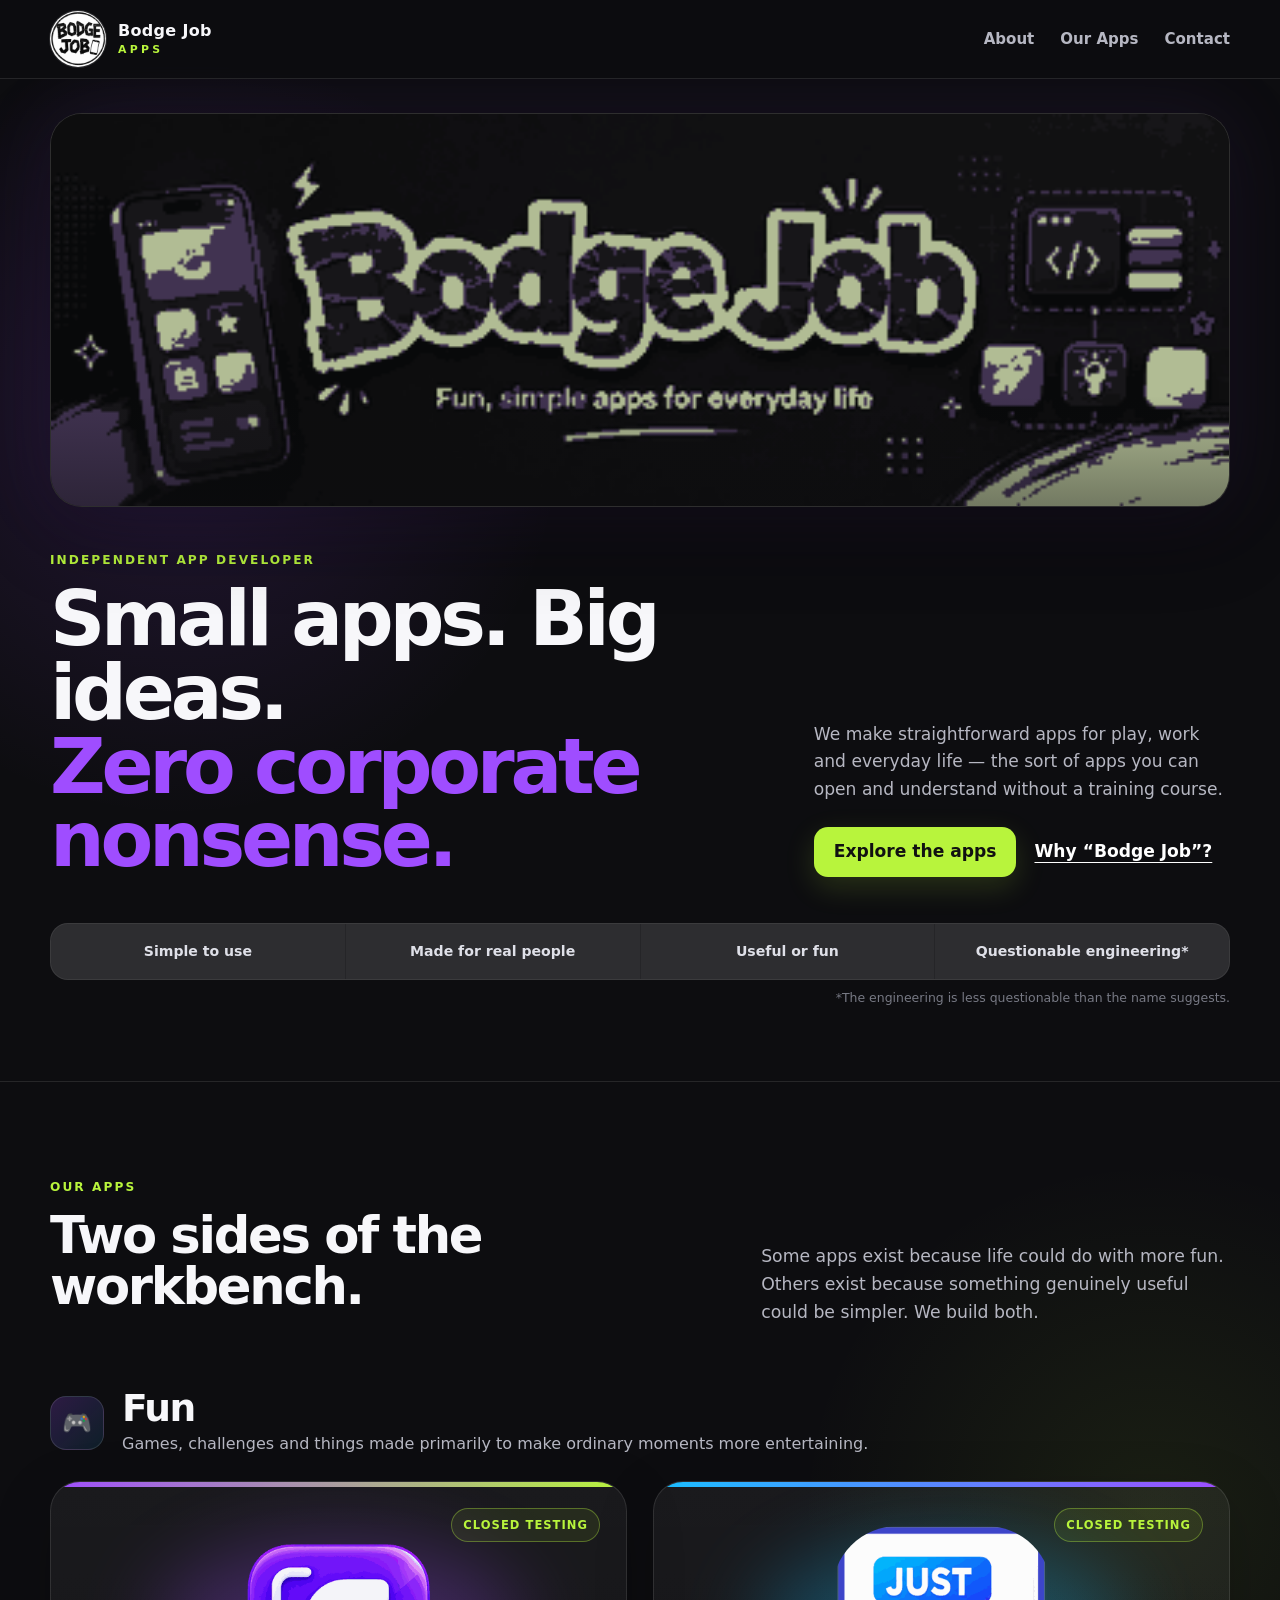
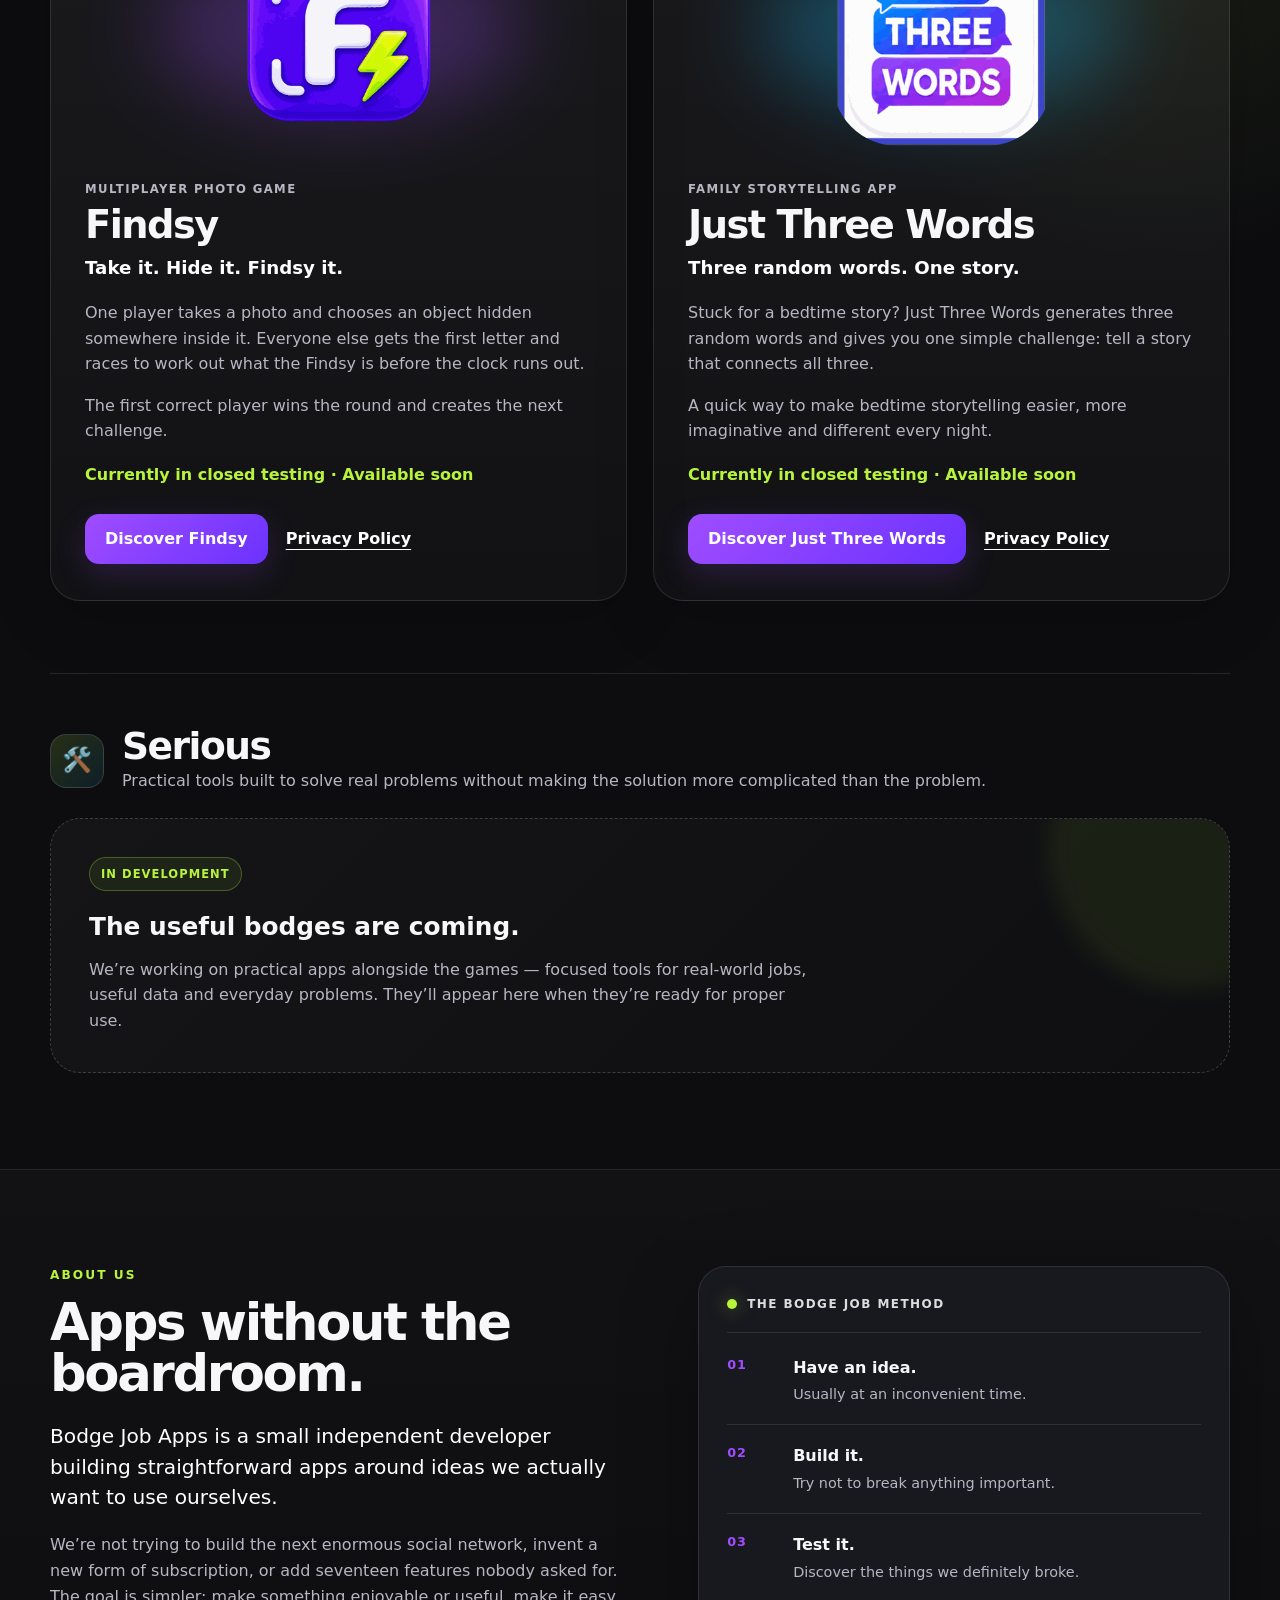
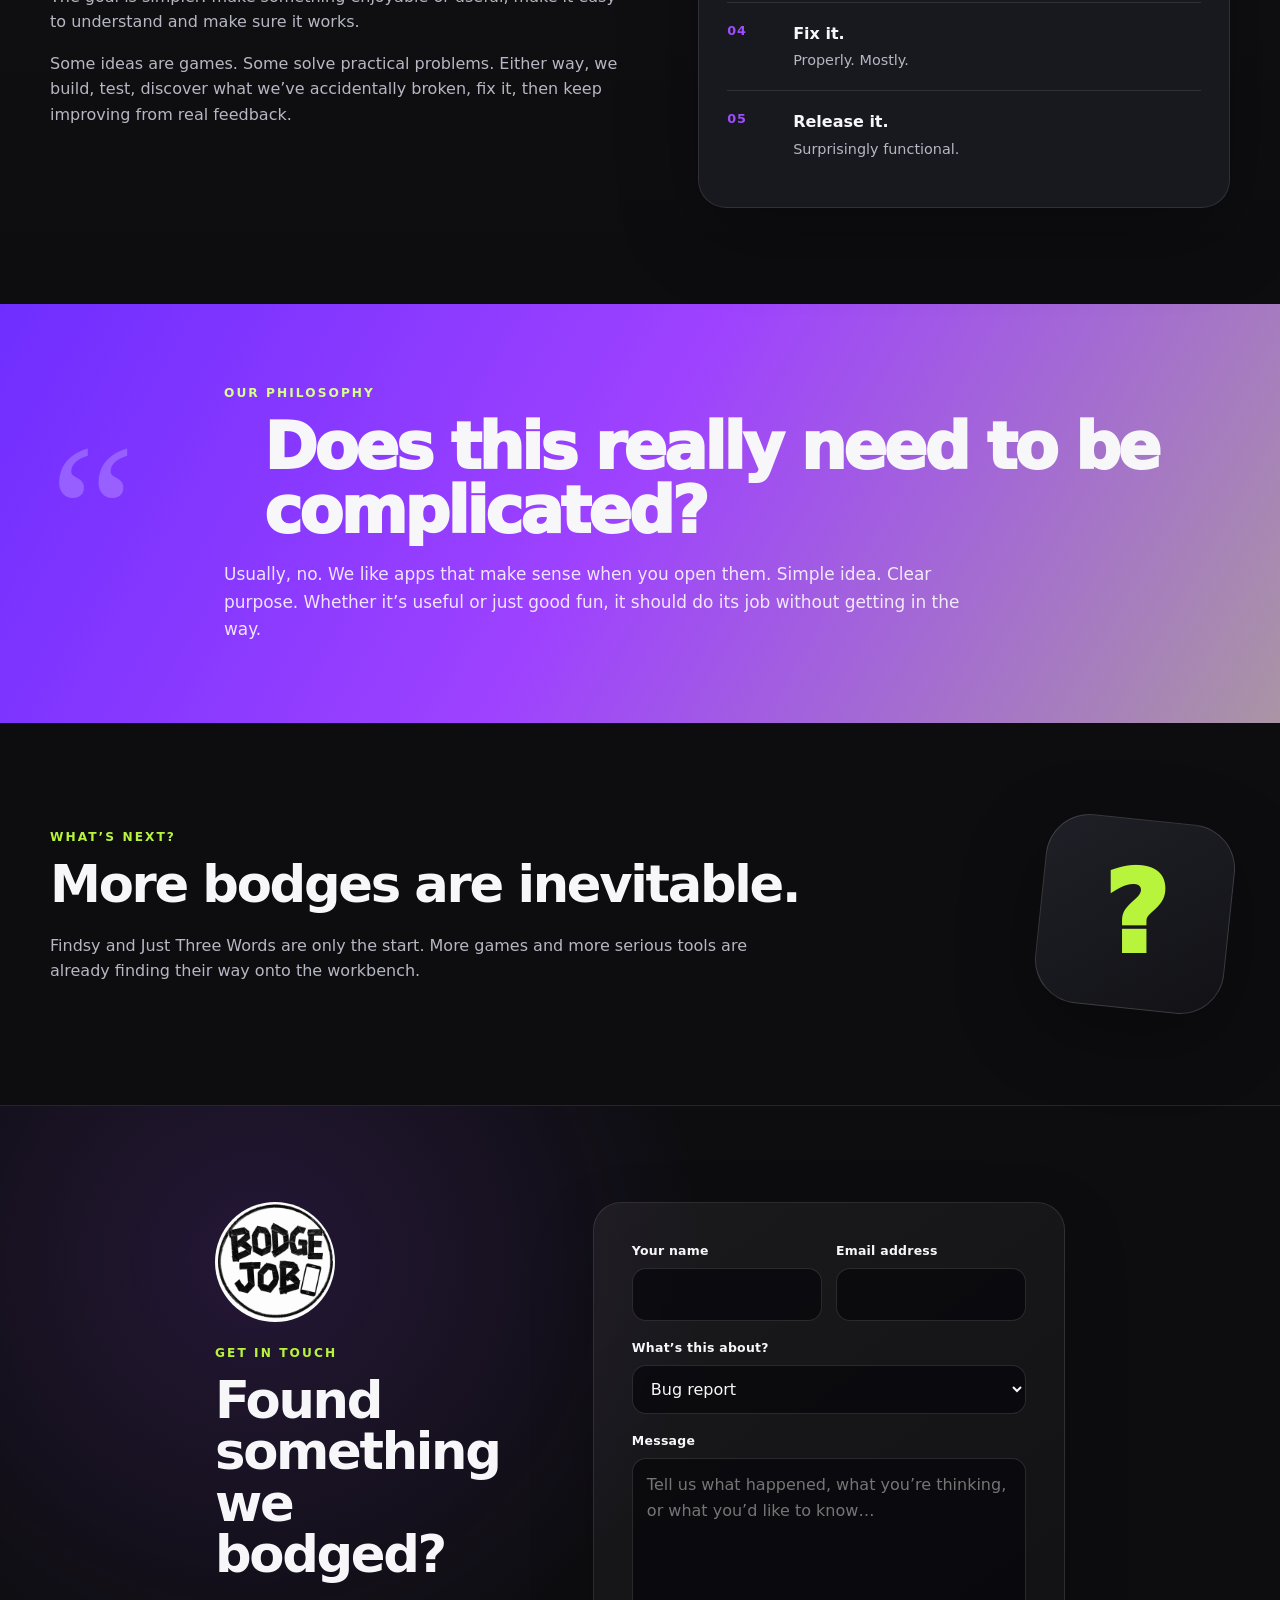
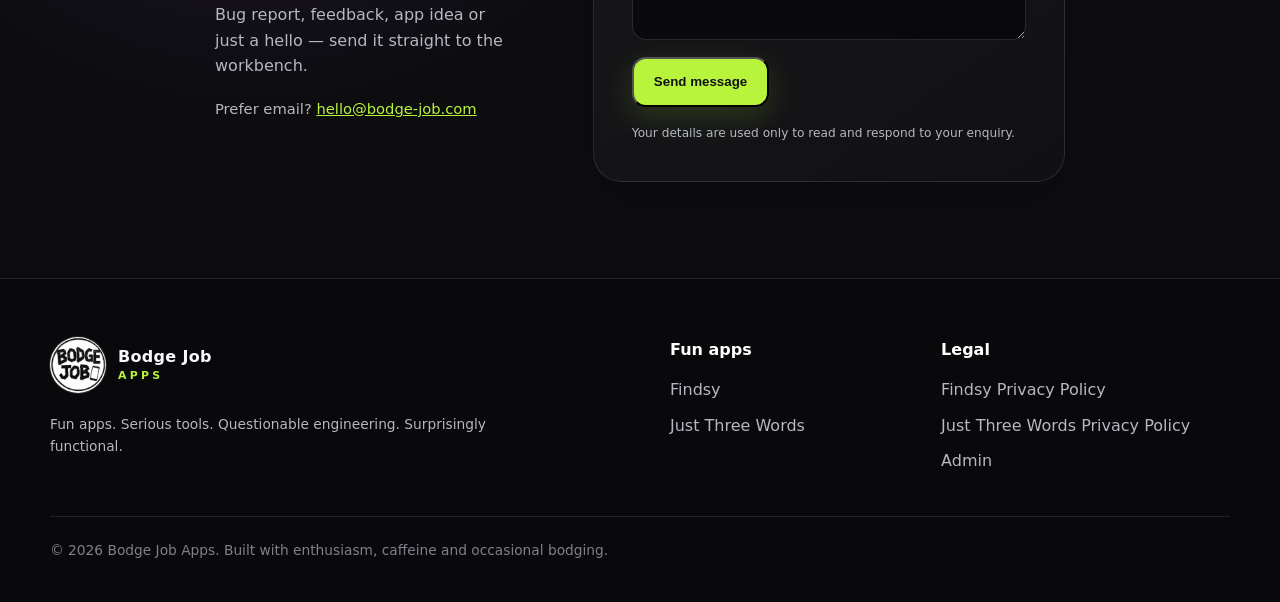
==== commit b0fdd9ba: "Show closed testing status for Findsy and Just Three Words" ====
--- a/index.html
+++ b/index.html
@@ -71,6 +71,11 @@
       font-size:.72rem;
       font-weight:900;
     }
+    .testing-copy {
+      margin-top:18px;
+      color:var(--lime) !important;
+      font-weight:850;
+    }
     @media (max-width:680px) {
       .app-category { margin-top:42px; }
       .serious-category { margin-top:54px; padding-top:40px; }
@@ -132,7 +137,6 @@
       .contact-intro { grid-template-columns:1fr; }
       .contact-intro > img { width:86px; height:86px; }
     }
-
   </style>
 </head>
 <body>
@@ -217,20 +221,21 @@
             <article class="app-card app-card-findsy">
               <div class="app-visual">
                 <img src="assets/findsy-logo.png" alt="Findsy app icon" width="220" height="220">
-                <span class="app-badge">Available</span>
+                <span class="app-badge">Closed testing</span>
               </div>
 
               <div class="app-card-copy">
-                <p class="app-type">Photo challenge game</p>
+                <p class="app-type">Multiplayer photo game</p>
                 <h3>Findsy</h3>
-                <p class="app-tagline">See it. Find it. Snap it.</p>
+                <p class="app-tagline">Take it. Hide it. Findsy it.</p>
                 <p>
-                  Turn walks, holidays and ordinary afternoons into a race. One player sets the
-                  challenge, everyone else goes hunting, and the quickest successful finder takes the glory.
+                  One player takes a photo and chooses an object hidden somewhere inside it. Everyone else
+                  gets the first letter and races to work out what the Findsy is before the clock runs out.
                 </p>
                 <p>
-                  Built for families and friends who like a little competition with their fresh air.
+                  The first correct player wins the round and creates the next challenge.
                 </p>
+                <p class="testing-copy">Currently in closed testing · Available soon</p>
 
                 <div class="app-links">
                   <a class="button button-secondary" href="findsy/">Discover Findsy</a>
@@ -242,22 +247,21 @@
             <article class="app-card app-card-threewords">
               <div class="app-visual">
                 <img src="assets/just-three-words-logo.png" alt="Just Three Words app icon" width="220" height="220">
-                <span class="app-badge">Available</span>
+                <span class="app-badge">Closed testing</span>
               </div>
 
               <div class="app-card-copy">
-                <p class="app-type">Fast party word game</p>
+                <p class="app-type">Family storytelling app</p>
                 <h3>Just Three Words</h3>
-                <p class="app-tagline">Three words. That’s all you’ve got.</p>
+                <p class="app-tagline">Three random words. One story.</p>
                 <p>
-                  Just Three Words is a quick-fire game of clues, guesses and very limited vocabulary.
-                  Describe the answer, explain the idea or get your team onto the right track — but every
-                  clue has to fit into just three words.
+                  Stuck for a bedtime story? Just Three Words generates three random words and gives you one
+                  simple challenge: tell a story that connects all three.
                 </p>
                 <p>
-                  The rules take seconds to learn. Finding three genuinely useful words is the difficult bit.
-                  Perfect for families, friends, parties and those moments when someone says, “What shall we do?”
+                  A quick way to make bedtime storytelling easier, more imaginative and different every night.
                 </p>
+                <p class="testing-copy">Currently in closed testing · Available soon</p>
 
                 <div class="app-links">
                   <a class="button button-secondary" href="just-three-words/">Discover Just Three Words</a>
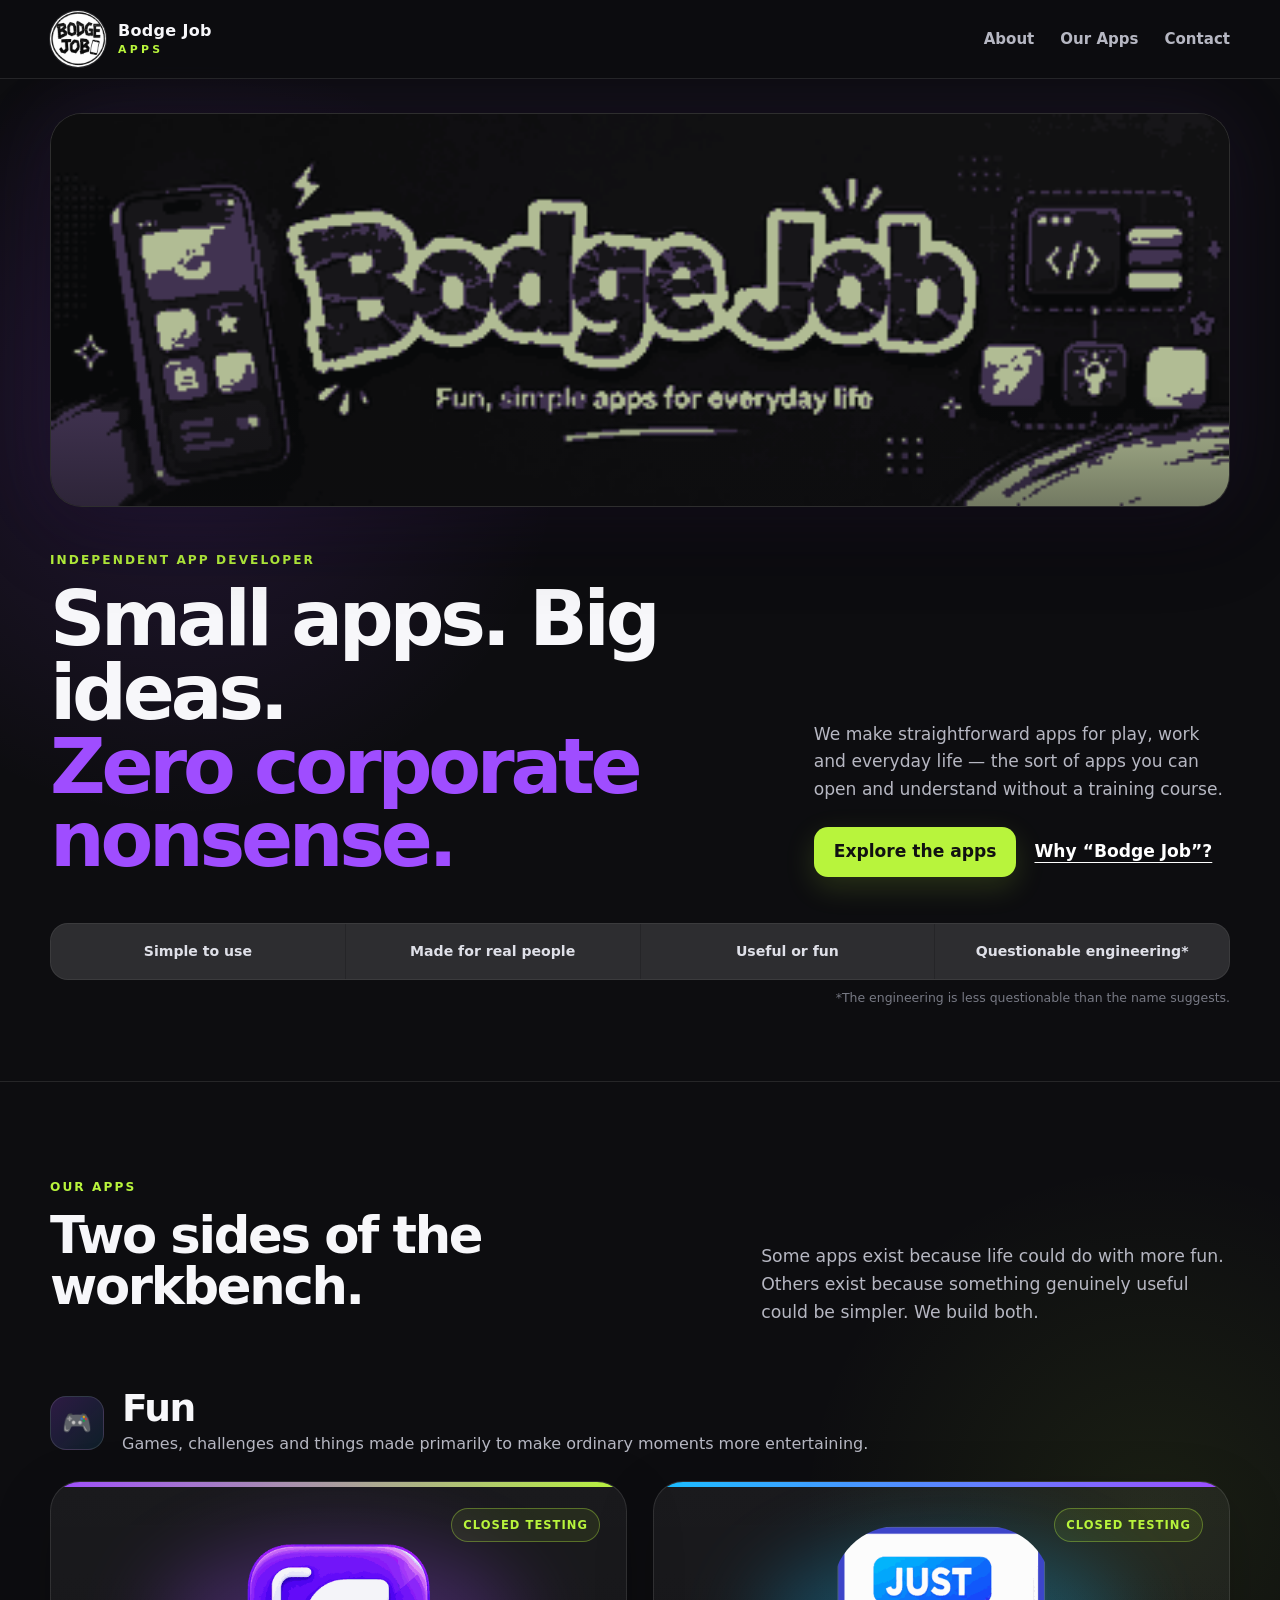
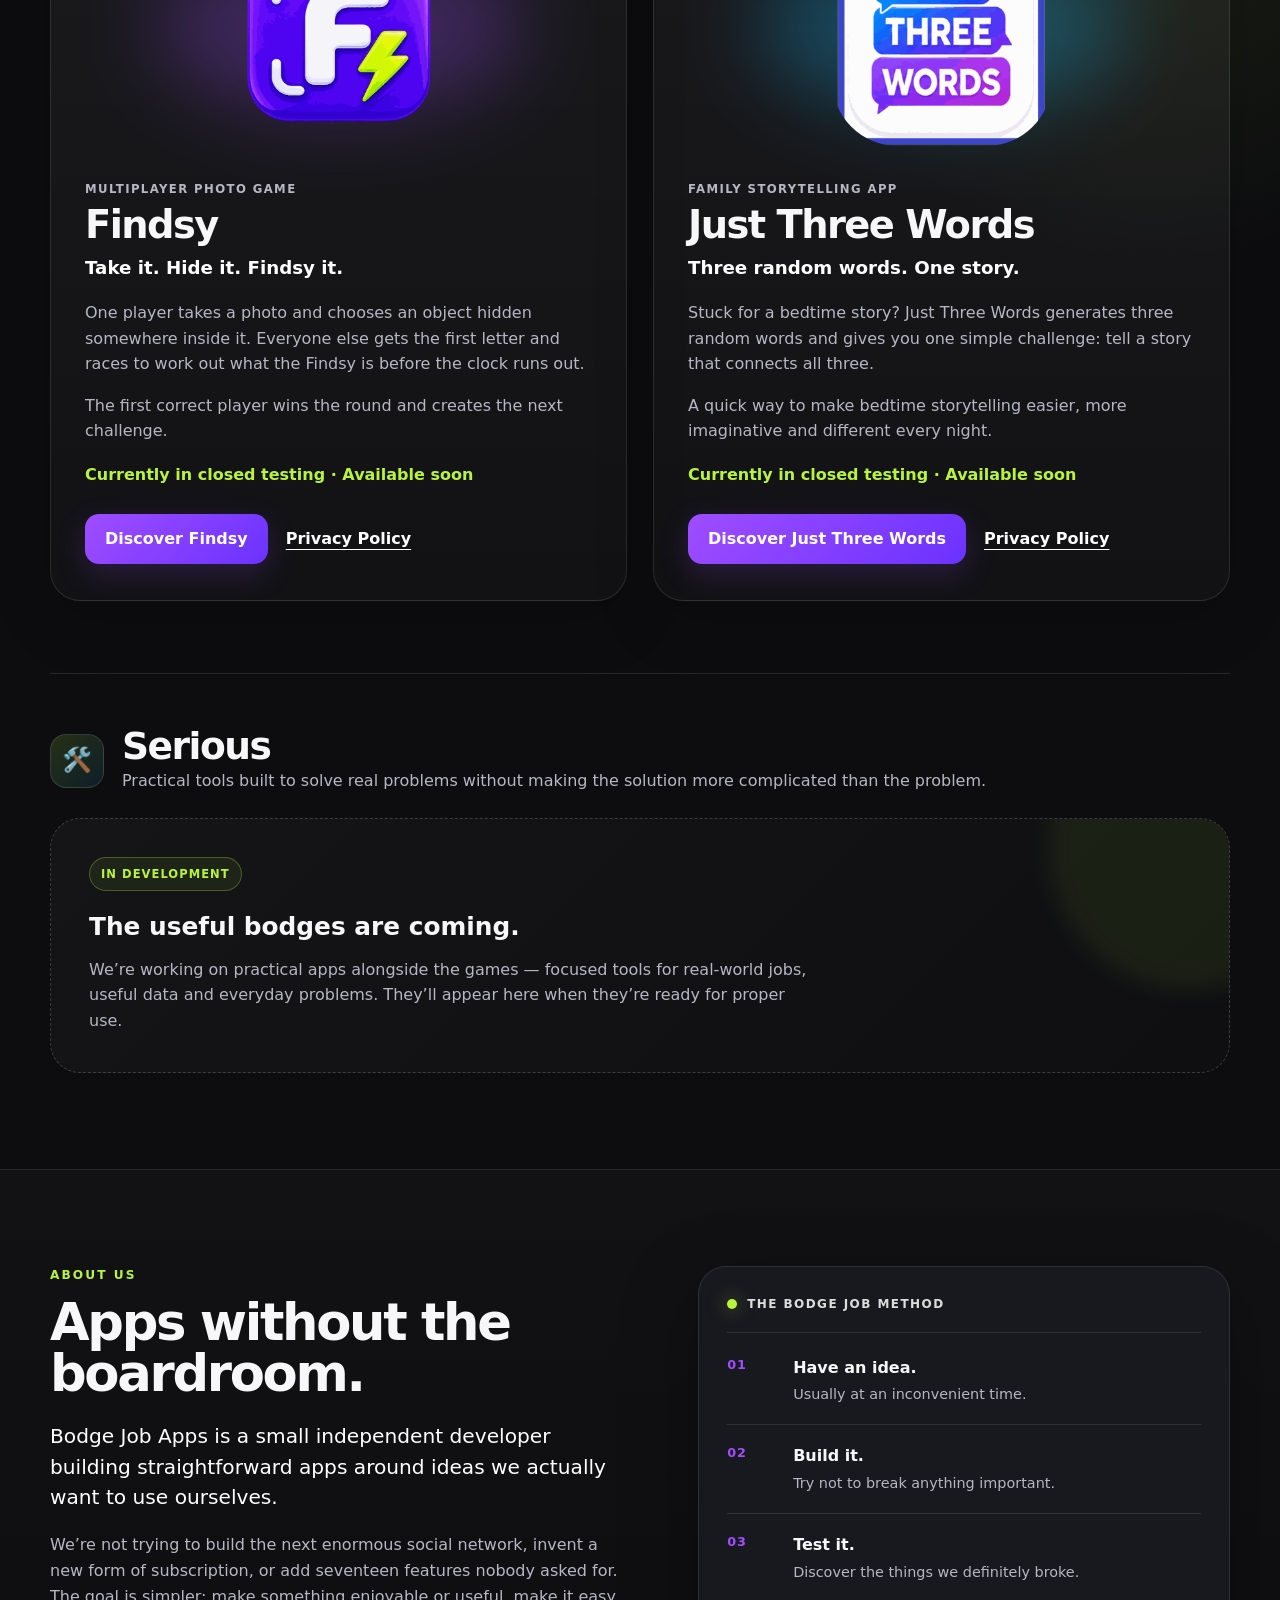
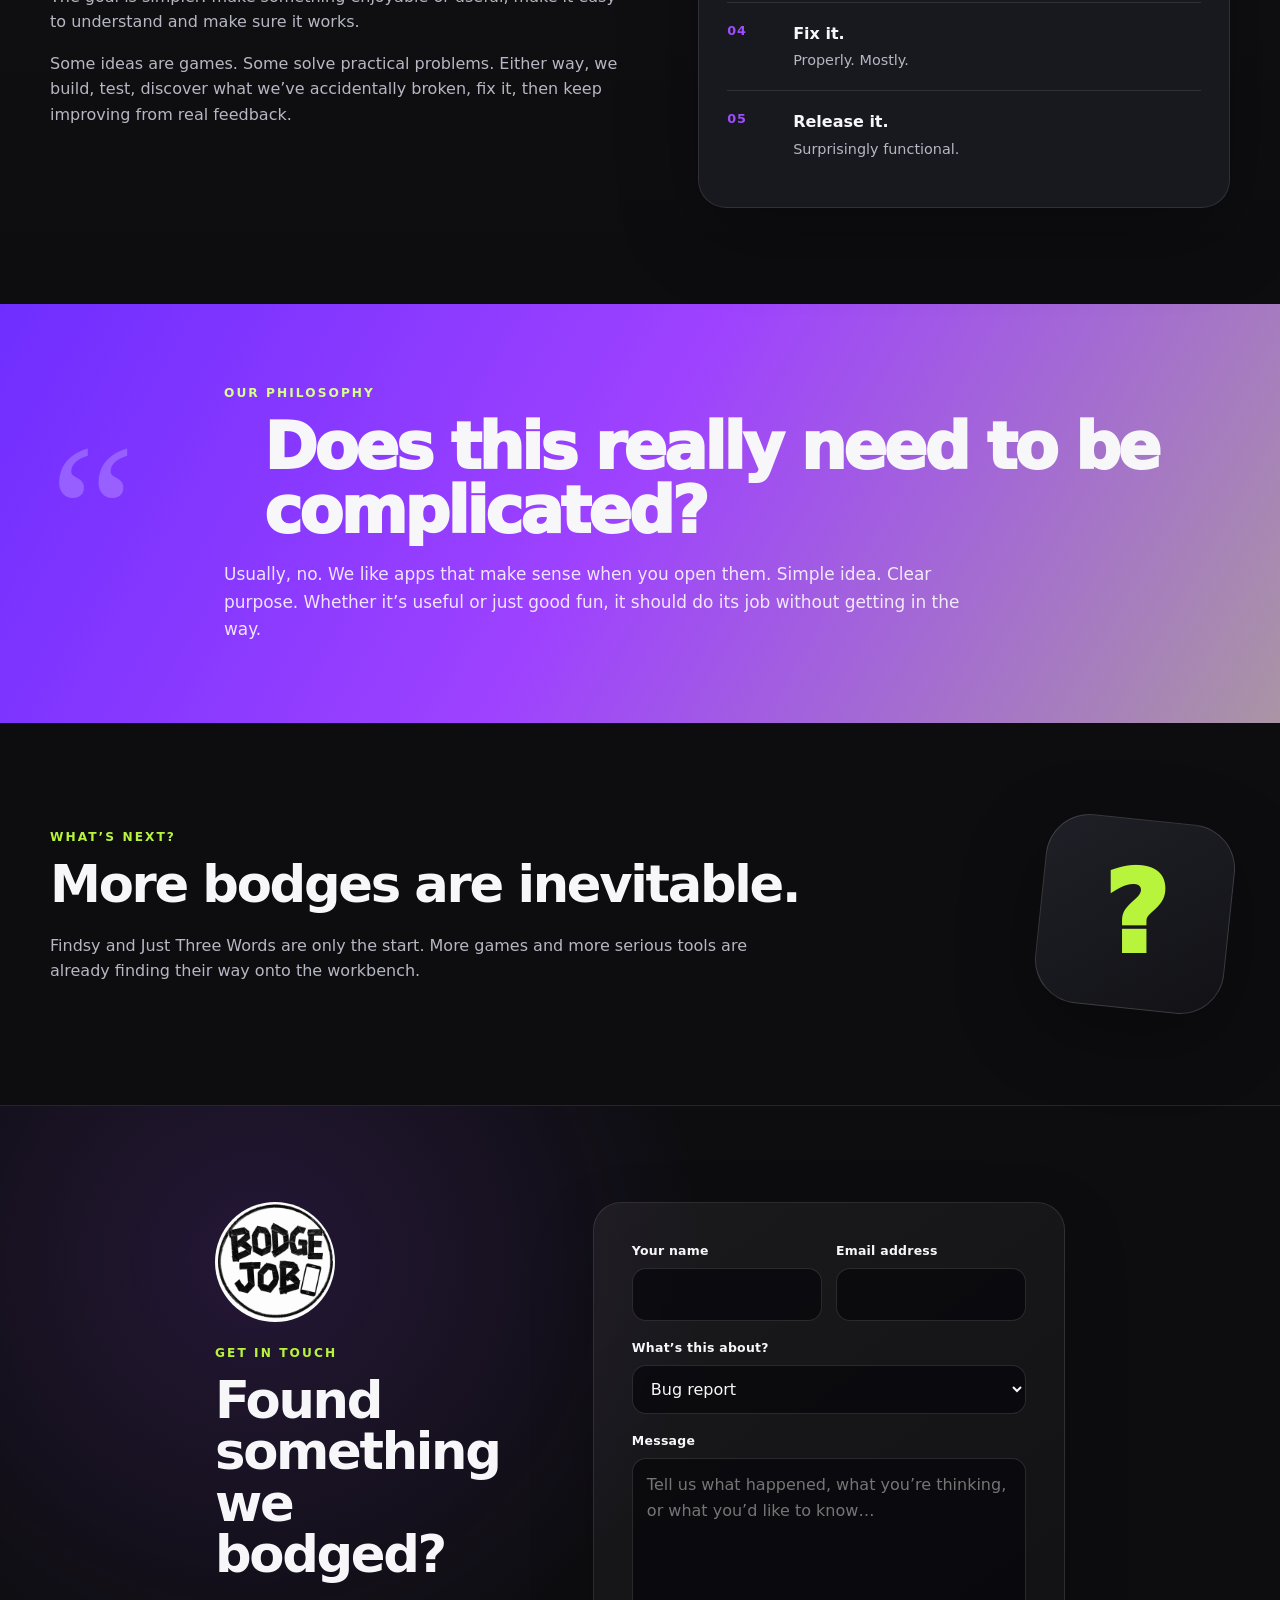
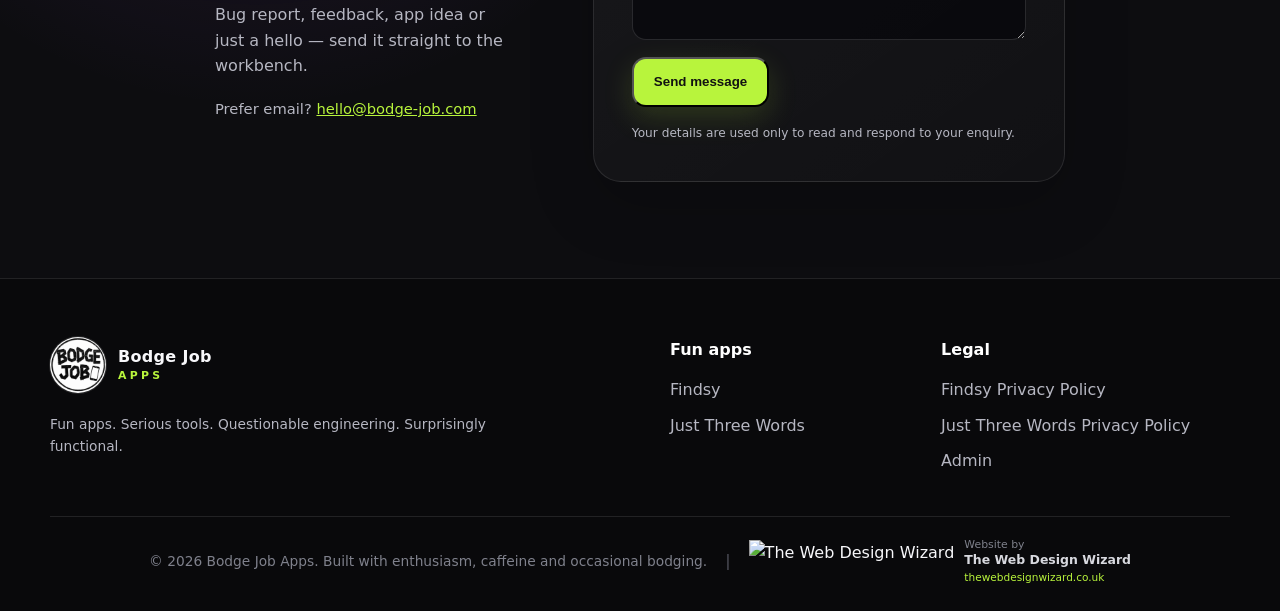
==== commit 2065e7de: "Add Web Design Wizard credit to footer" ====
--- a/index.html
+++ b/index.html
@@ -136,6 +136,46 @@
       .form-grid { grid-template-columns:1fr; }
       .contact-intro { grid-template-columns:1fr; }
       .contact-intro > img { width:86px; height:86px; }
+    }
+
+    .footer-bottom-row {
+      display:flex;
+      align-items:center;
+      justify-content:center;
+      gap:18px;
+      flex-wrap:wrap;
+    }
+    .footer-bottom-row > p { margin:0; }
+    .footer-bottom-divider { color:#50515b; }
+    .web-wizard-credit {
+      display:inline-flex;
+      align-items:center;
+      gap:10px;
+      color:inherit;
+      text-decoration:none;
+    }
+    .web-wizard-credit img {
+      width:auto;
+      height:42px;
+      object-fit:contain;
+      transition:transform .18s ease;
+    }
+    .web-wizard-credit:hover img { transform:scale(1.05); }
+    .web-wizard-copy {
+      display:flex;
+      flex-direction:column;
+      align-items:flex-start;
+      line-height:1.15;
+    }
+    .web-wizard-copy > span { color:#7f818c; font-size:.68rem; }
+    .web-wizard-copy strong { color:#d8d9df; font-size:.78rem; margin-top:2px; }
+    .web-wizard-copy small { color:var(--lime); font-size:.66rem; margin-top:3px; }
+    .web-wizard-credit:hover .web-wizard-copy strong { color:#fff; }
+    .web-wizard-credit:hover .web-wizard-copy small { text-decoration:underline; }
+    @media (max-width:680px) {
+      .footer-bottom-row { flex-direction:column; gap:12px; text-align:center; }
+      .footer-bottom-divider { display:none; }
+      .web-wizard-copy { align-items:center; }
     }
   </style>
 </head>
@@ -436,7 +476,30 @@
     </div>
 
     <div class="wrap footer-bottom">
-      <p class="small">© 2026 Bodge Job Apps. Built with enthusiasm, caffeine and occasional bodging.</p>
+      <div class="footer-bottom-row">
+        <p class="small">© 2026 Bodge Job Apps. Built with enthusiasm, caffeine and occasional bodging.</p>
+
+        <span class="footer-bottom-divider" aria-hidden="true">|</span>
+
+        <a
+          class="web-wizard-credit"
+          href="https://thewebdesignwizard.co.uk/"
+          target="_blank"
+          rel="noopener noreferrer"
+          aria-label="Website by The Web Design Wizard"
+        >
+          <img
+            src="https://blackrodnow.com/webwizard.png"
+            alt="The Web Design Wizard"
+            loading="lazy"
+          >
+          <span class="web-wizard-copy">
+            <span>Website by</span>
+            <strong>The Web Design Wizard</strong>
+            <small>thewebdesignwizard.co.uk</small>
+          </span>
+        </a>
+      </div>
     </div>
   </footer>
 
@@ -481,4 +544,4 @@
   </script>
 
 </body>
-</html>
+</html>
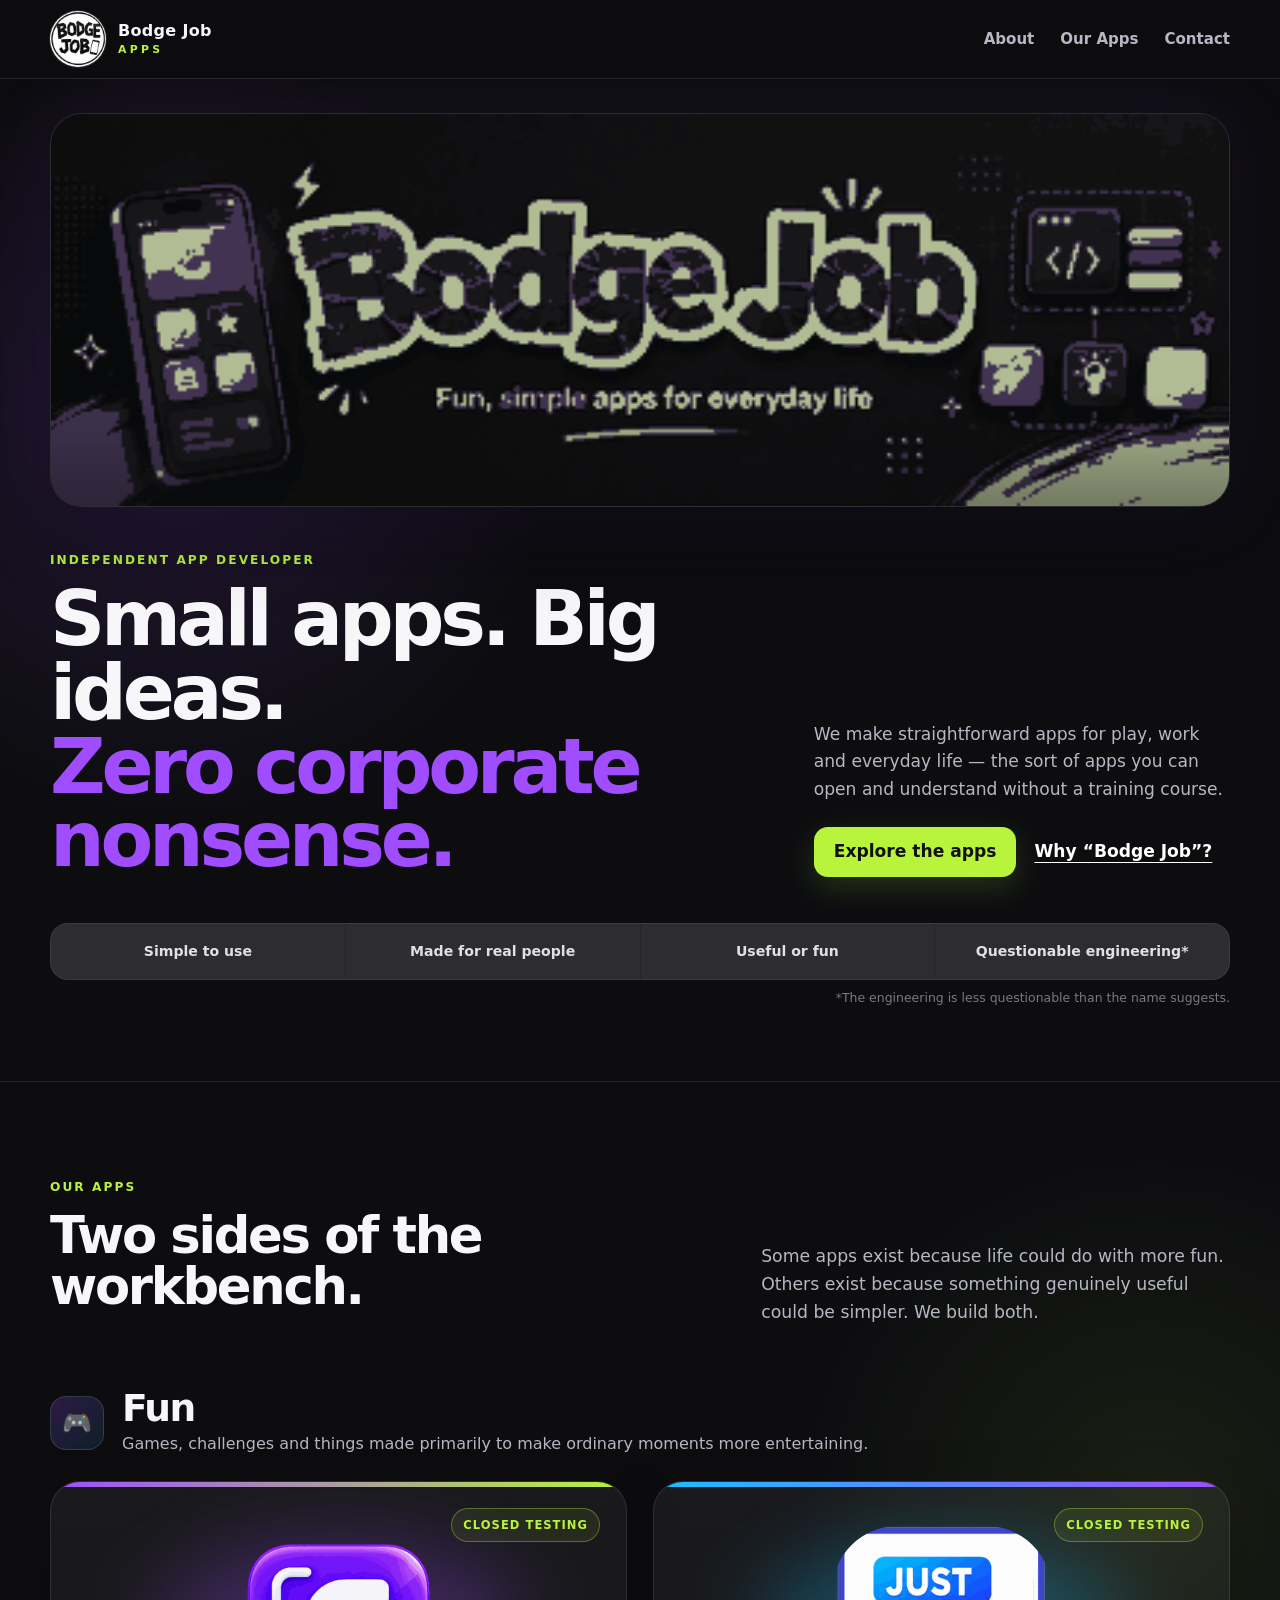
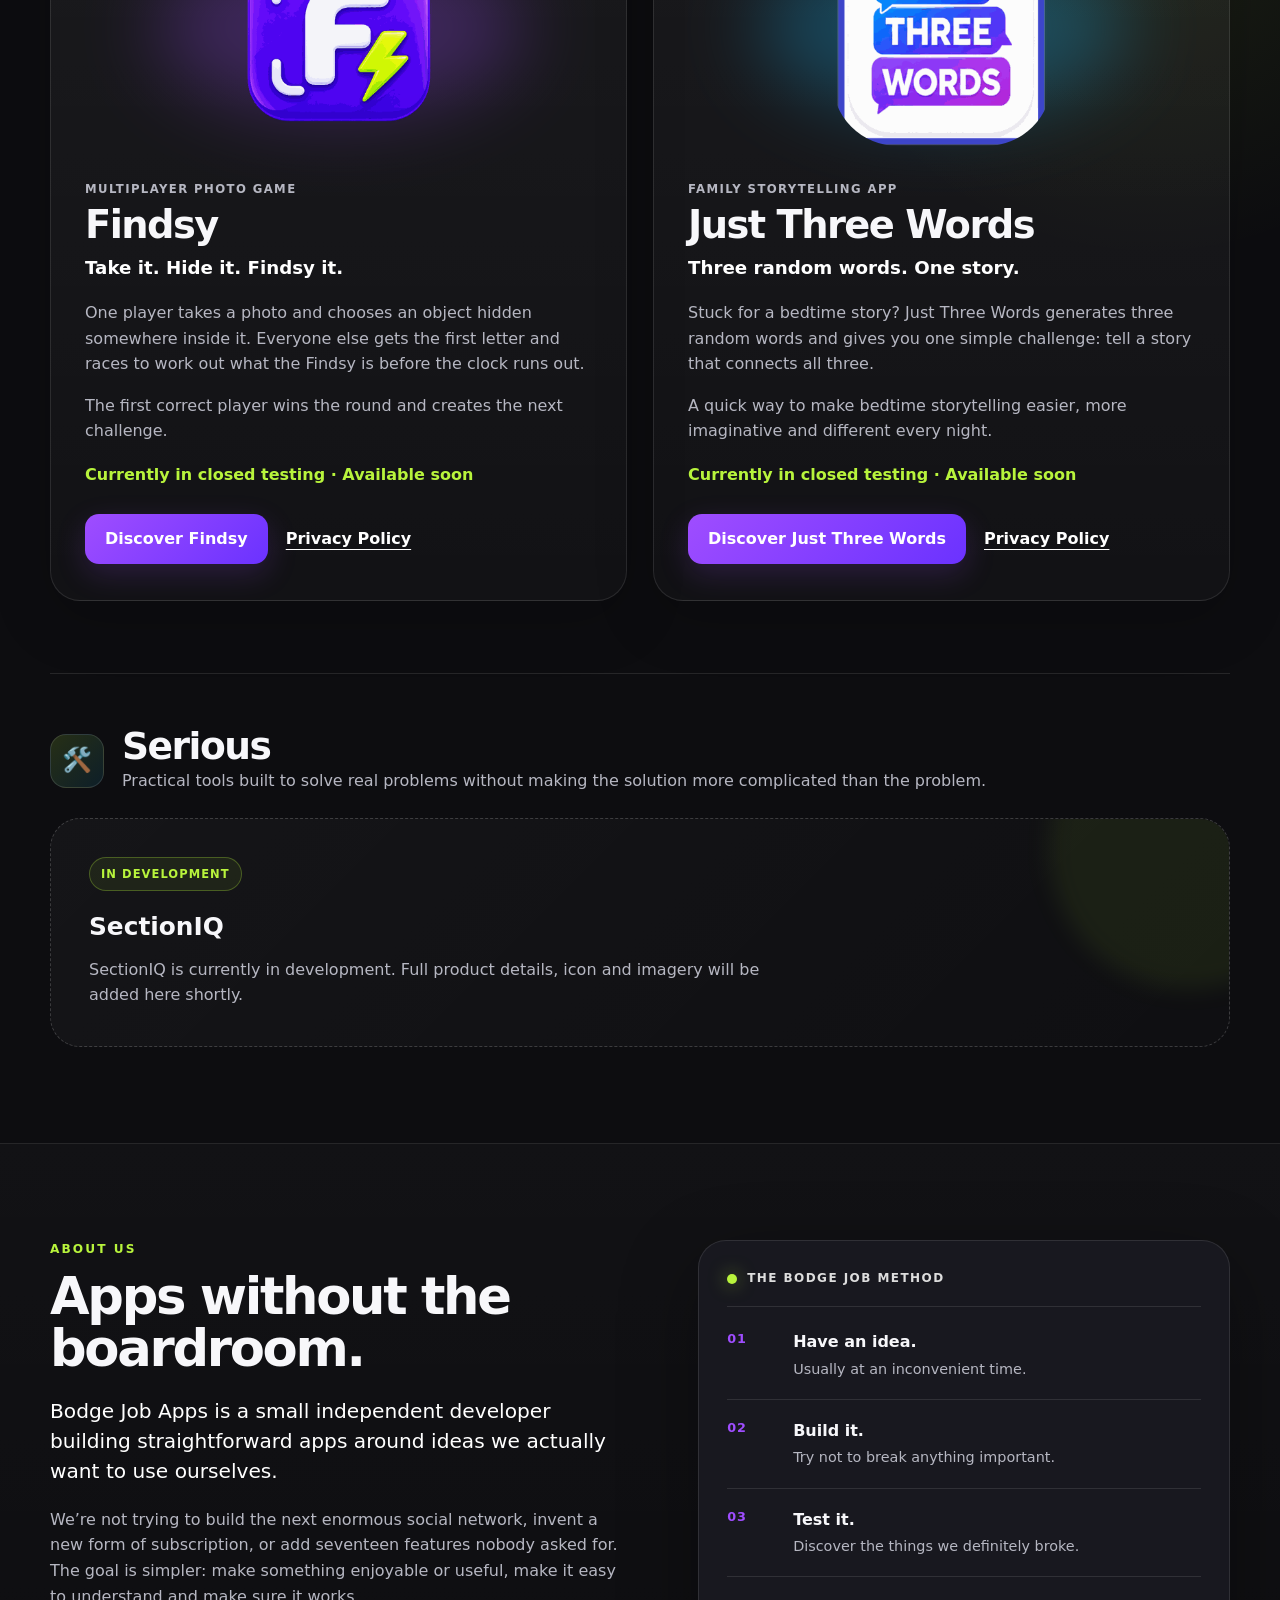
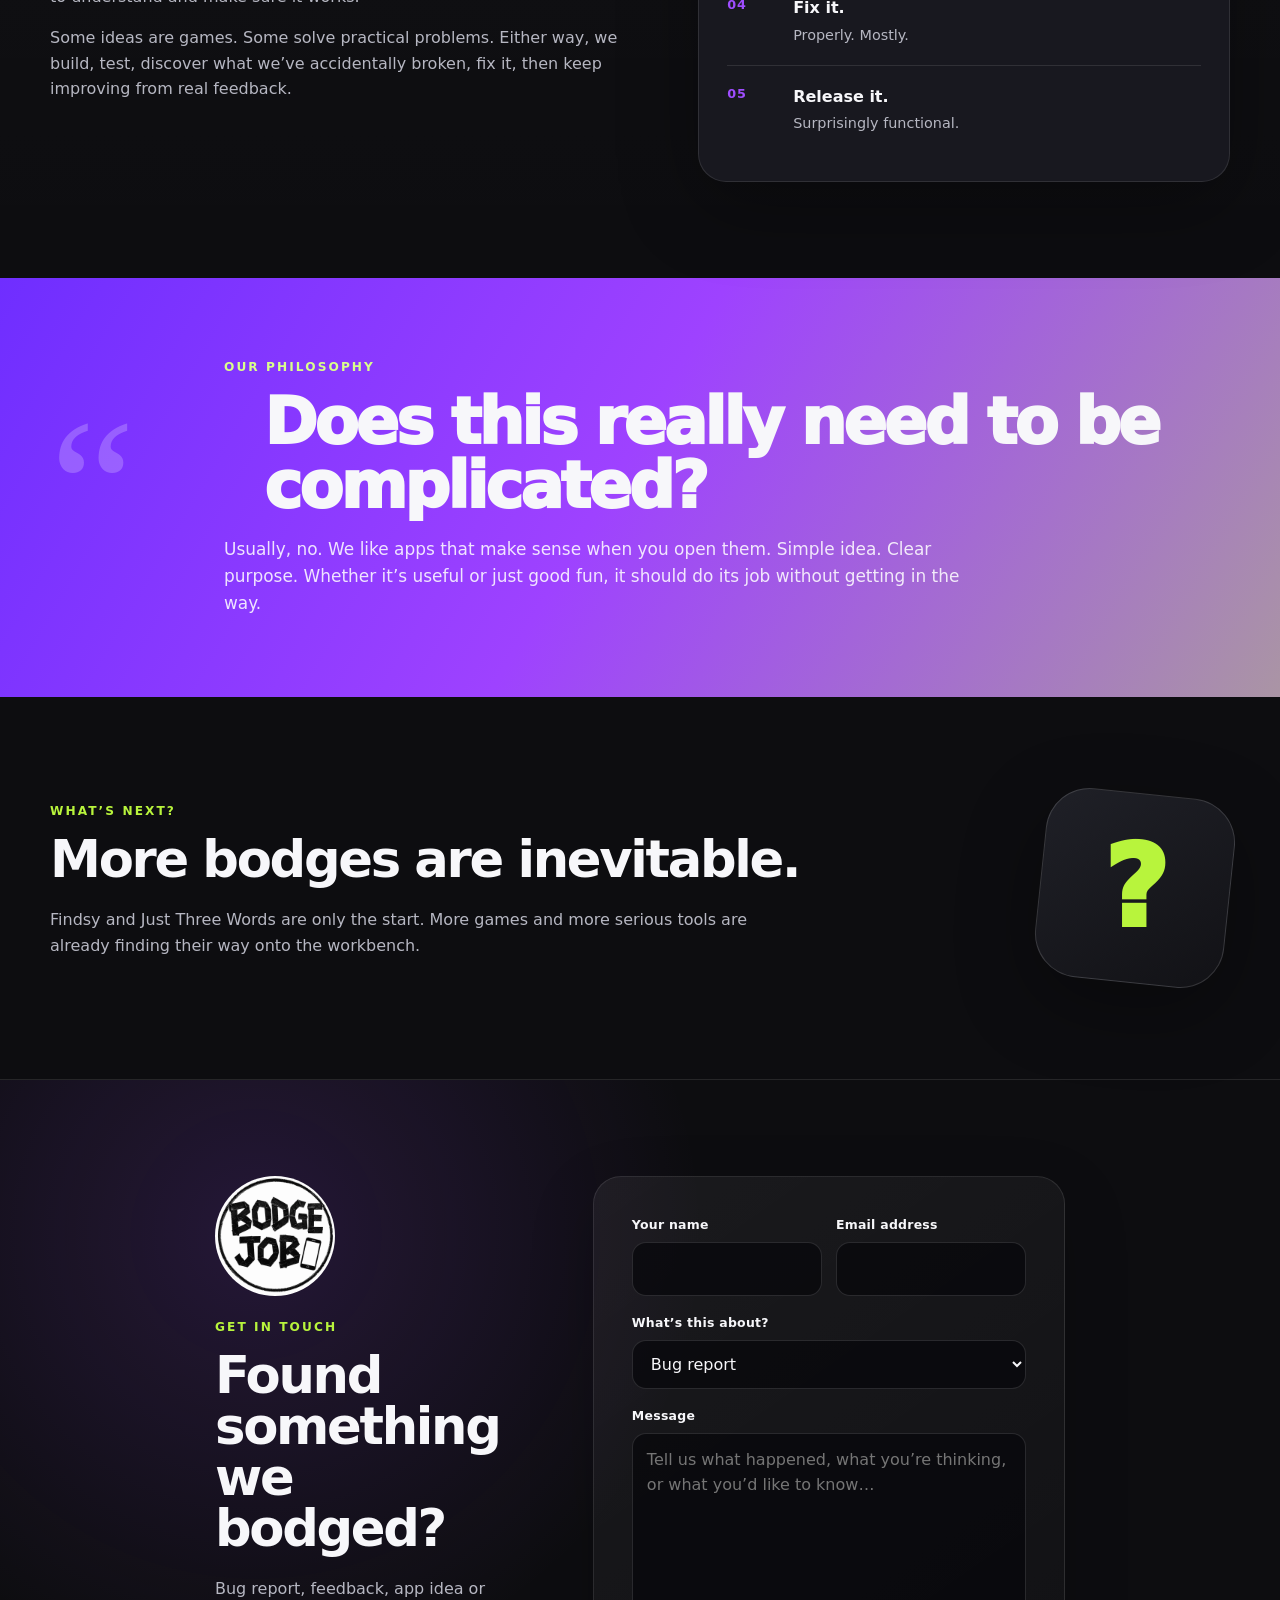
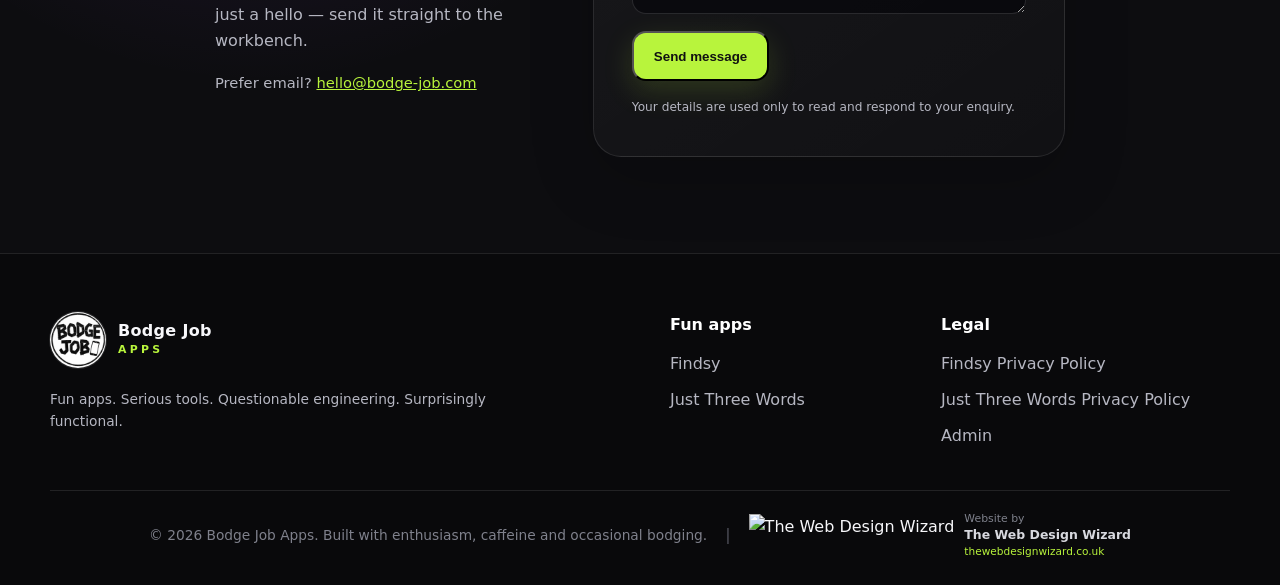
==== commit 3466b661: "Add SectionIQ to serious apps section" ====
--- a/index.html
+++ b/index.html
@@ -4,7 +4,7 @@
   <meta charset="utf-8">
   <meta name="viewport" content="width=device-width, initial-scale=1">
   <meta name="theme-color" content="#111114">
-  <meta name="description" content="Bodge Job Apps is an independent app developer creating fun games and practical apps, including Findsy and Just Three Words.">
+  <meta name="description" content="Bodge Job Apps is an independent app developer creating fun games and practical apps, including Findsy, Just Three Words and SectionIQ.">
   <title>Bodge Job Apps | Fun apps, questionable engineering</title>
   <link rel="icon" type="image/png" href="assets/bodge-job-logo.png">
   <link rel="stylesheet" href="styles.css">
@@ -323,10 +323,9 @@
 
           <div class="serious-placeholder">
             <span class="coming-badge">In development</span>
-            <h4>The useful bodges are coming.</h4>
+            <h4>SectionIQ</h4>
             <p>
-              We’re working on practical apps alongside the games — focused tools for real-world jobs,
-              useful data and everyday problems. They’ll appear here when they’re ready for proper use.
+              SectionIQ is currently in development. Full product details, icon and imagery will be added here shortly.
             </p>
           </div>
         </div>
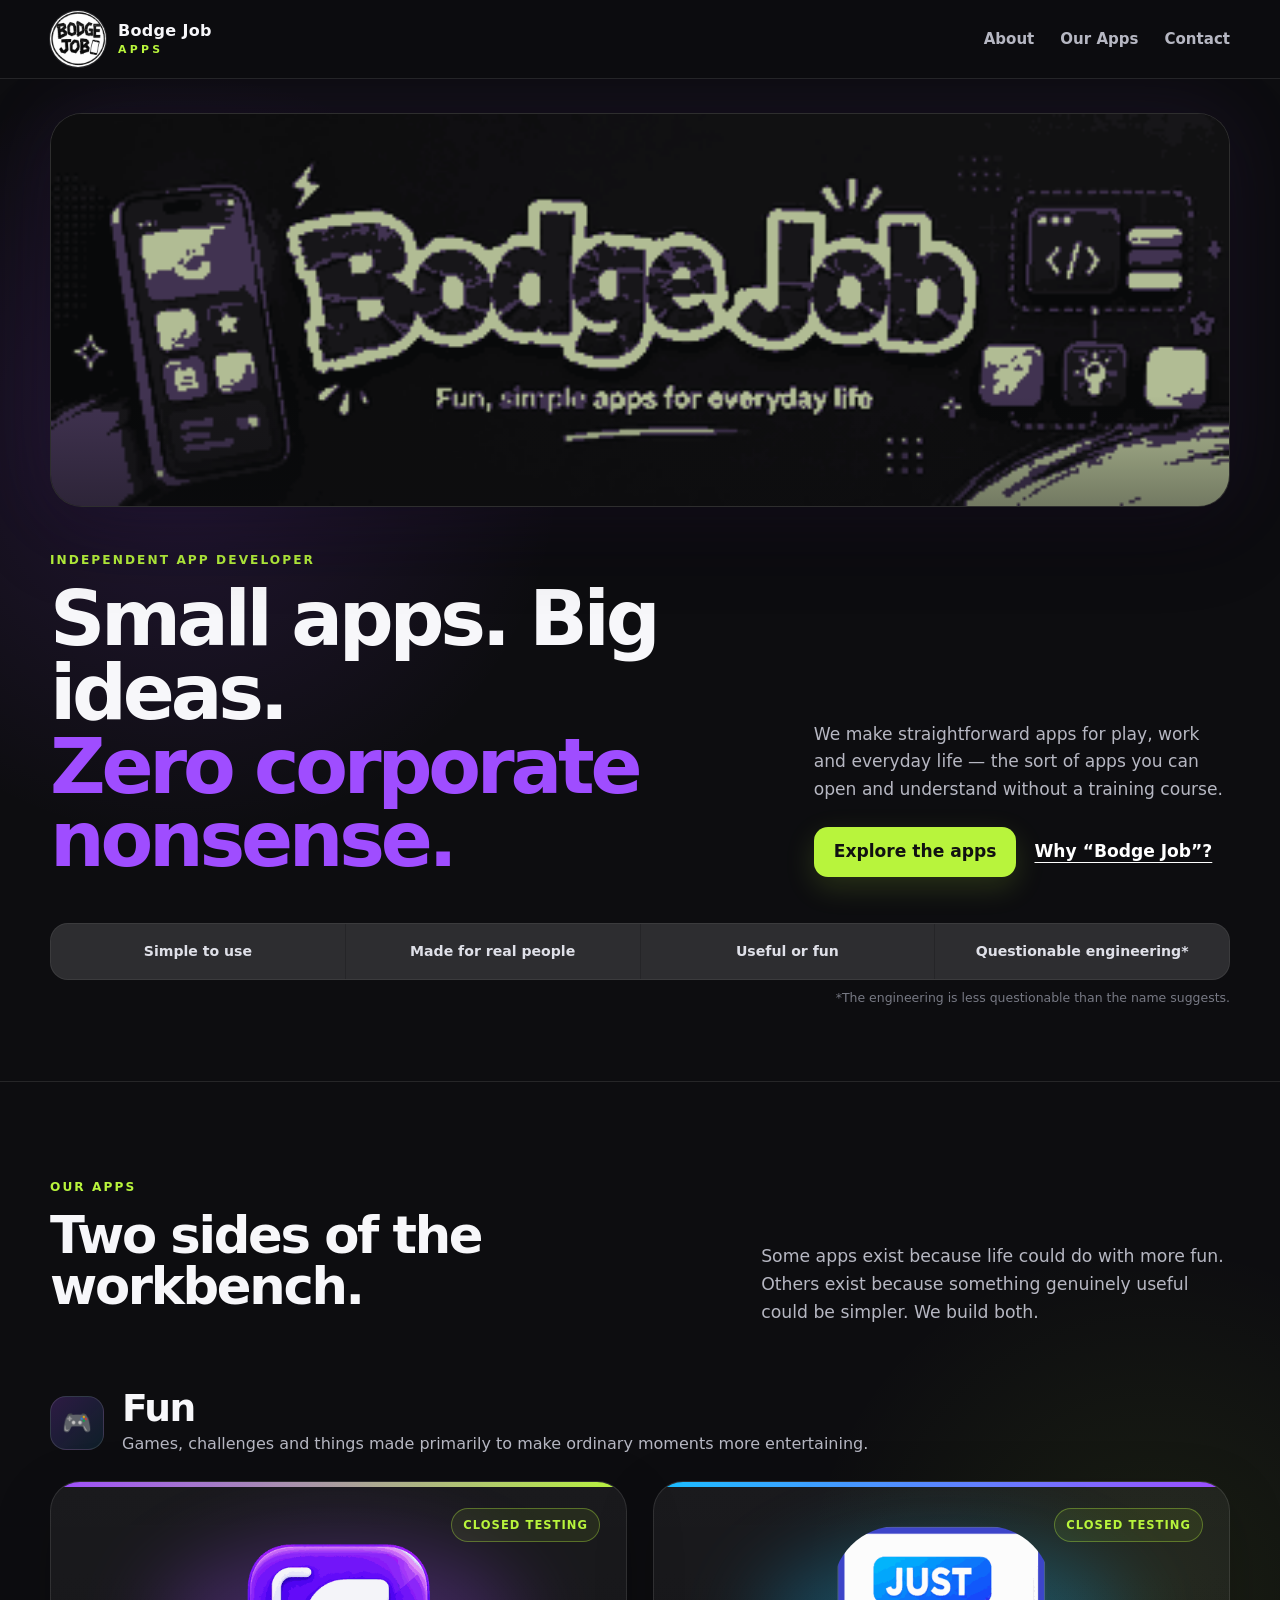
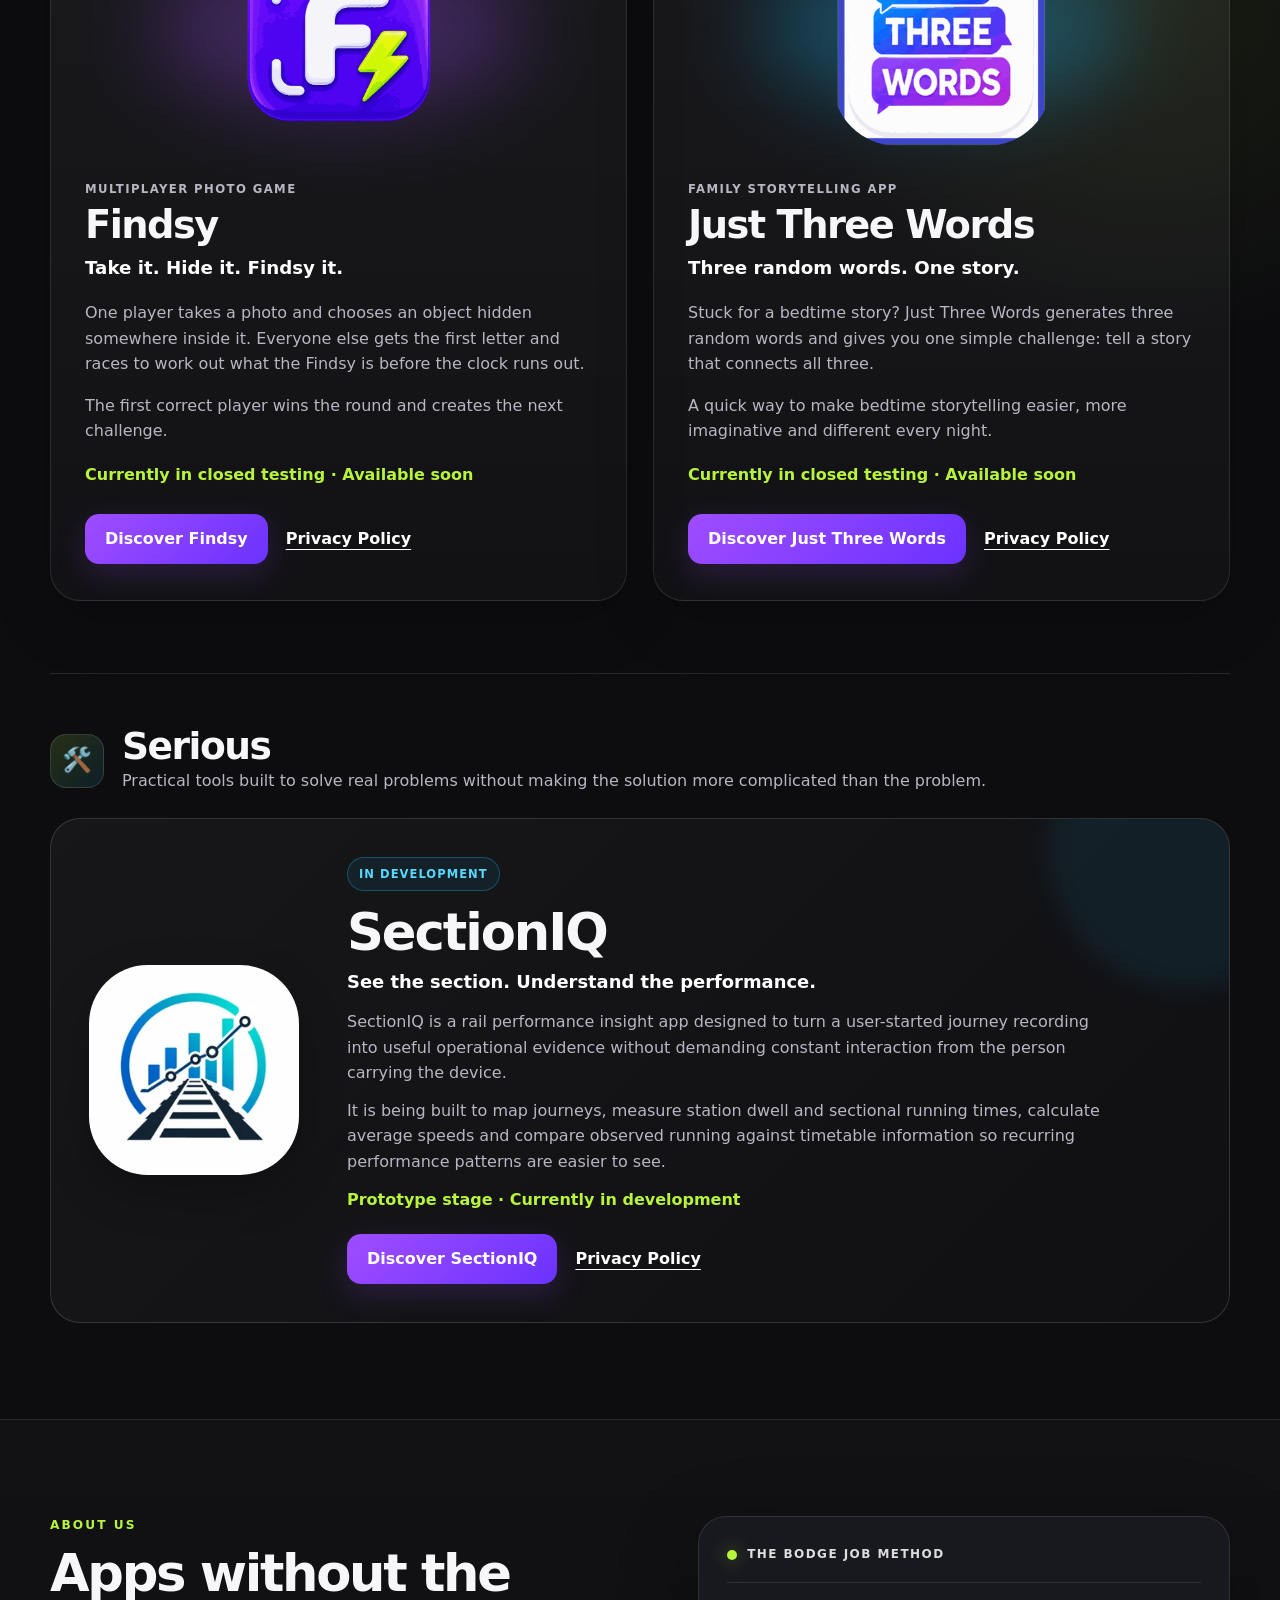
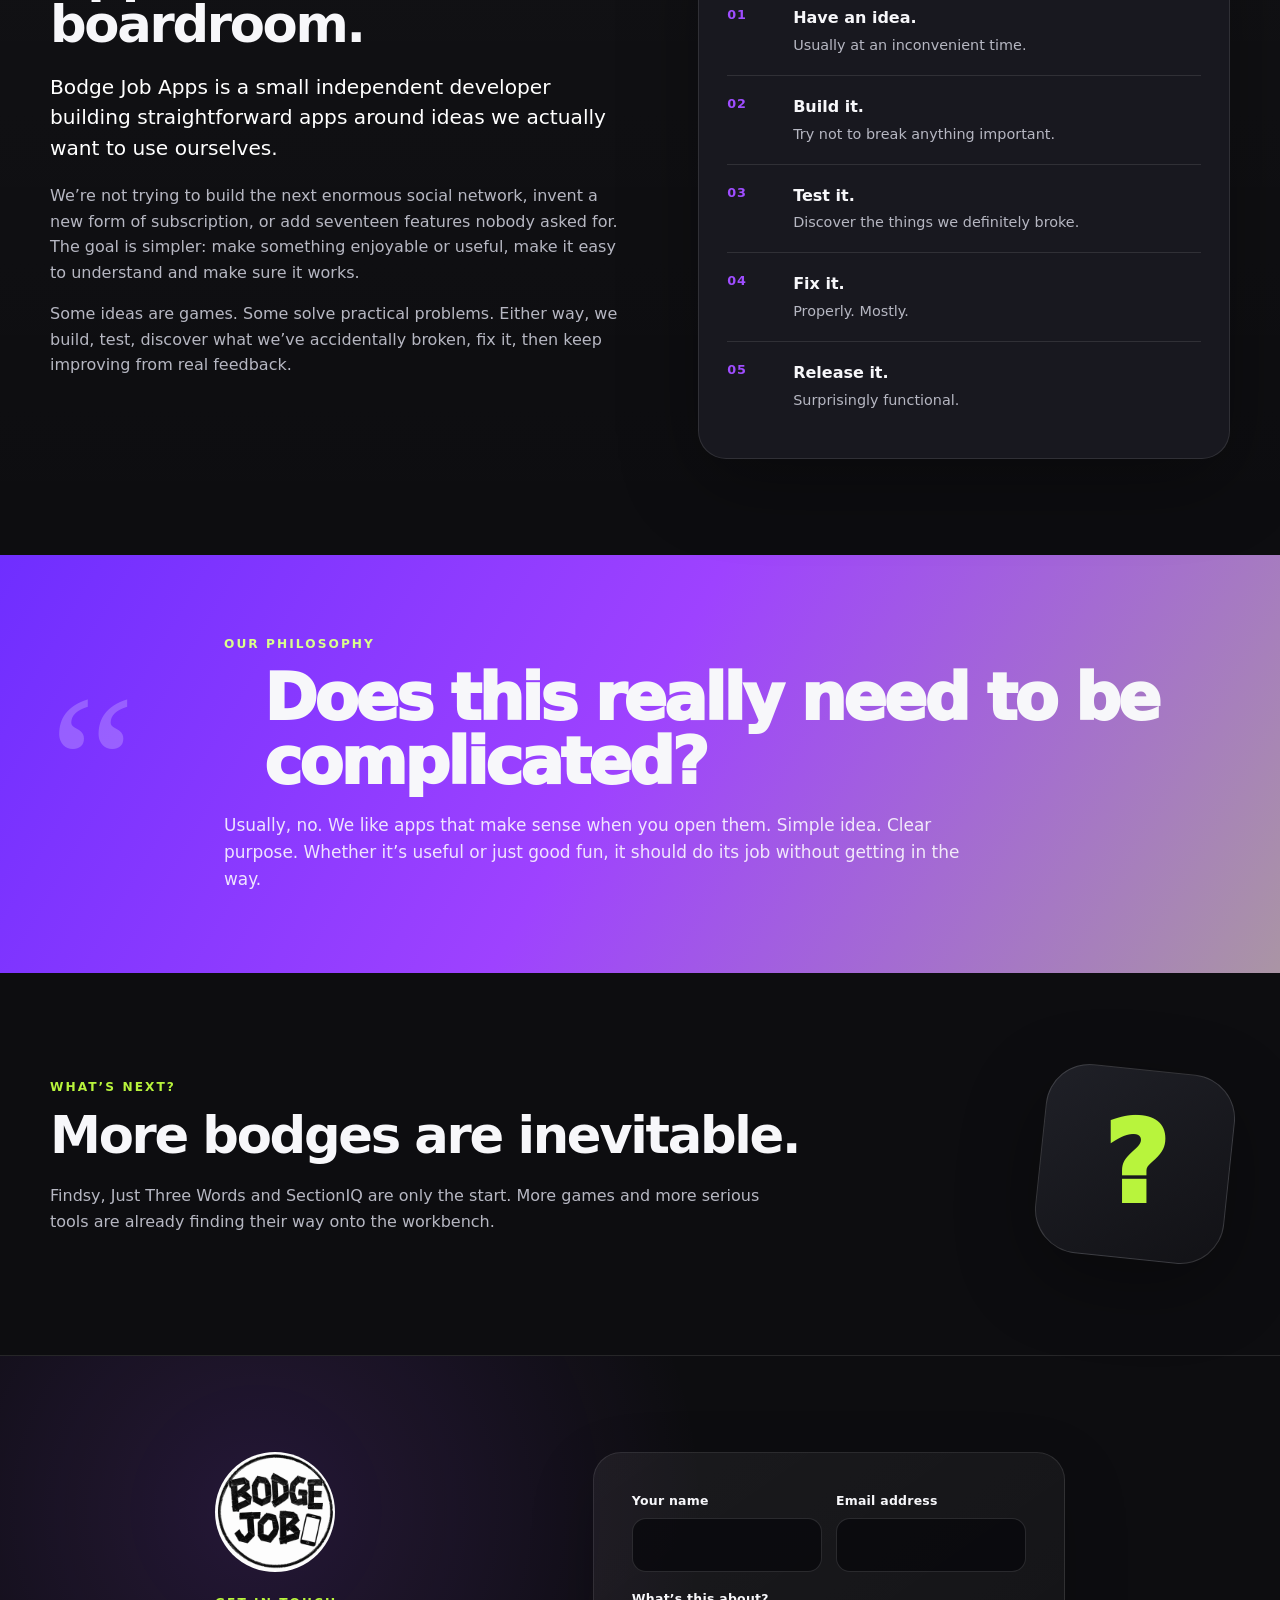
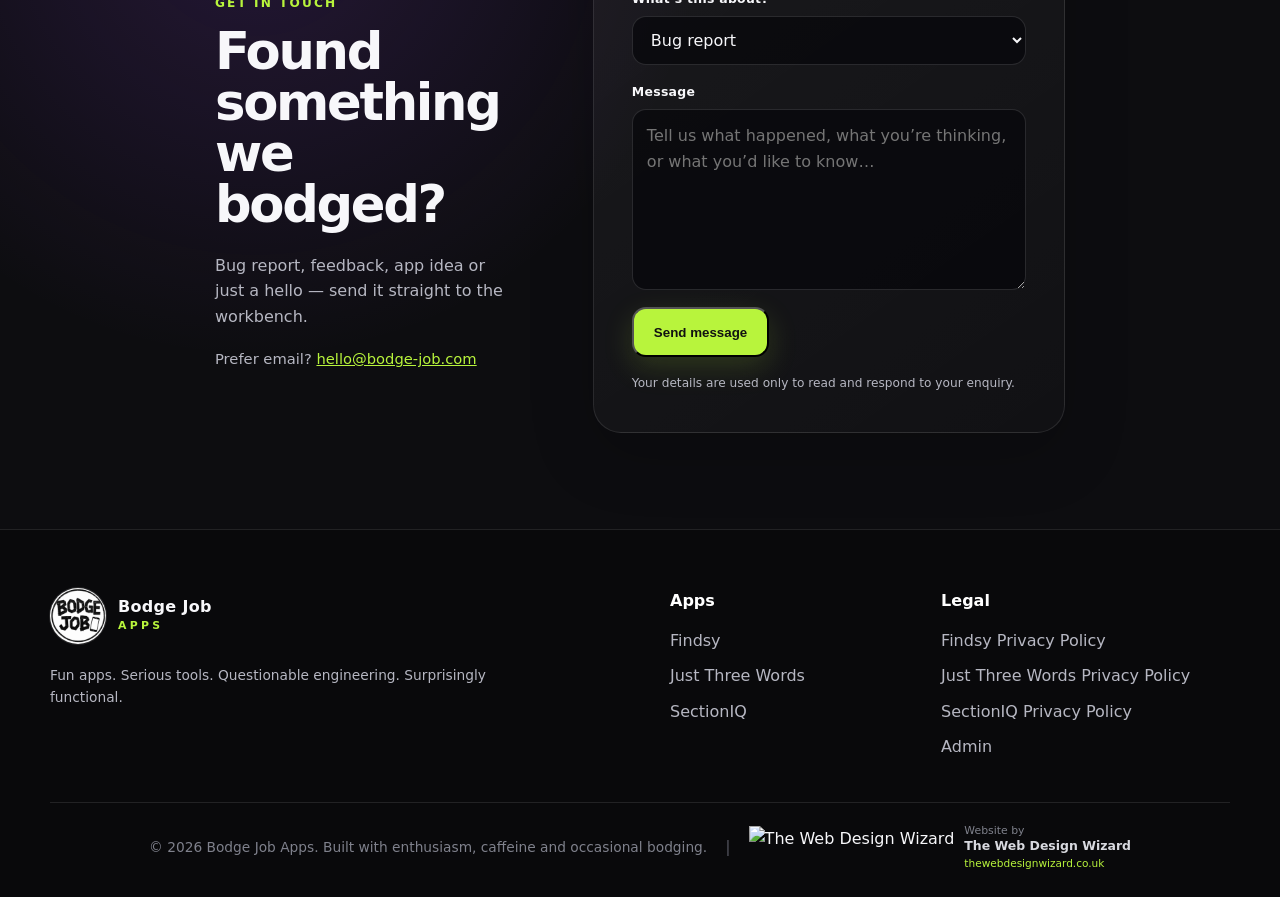
==== commit 44d55125: "Add SectionIQ logo, description and privacy links" ====
--- a/index.html
+++ b/index.html
@@ -40,10 +40,14 @@
     .serious-placeholder {
       position:relative;
       overflow:hidden;
+      display:grid;
+      grid-template-columns:220px minmax(0,1fr);
+      gap:38px;
+      align-items:center;
       padding:38px;
-      border:1px dashed rgba(255,255,255,.18);
+      border:1px solid rgba(255,255,255,.14);
       border-radius:30px;
-      background:linear-gradient(135deg,rgba(255,255,255,.035),rgba(255,255,255,.012));
+      background:linear-gradient(135deg,rgba(255,255,255,.045),rgba(255,255,255,.015));
     }
     .serious-placeholder::after {
       content:"";
@@ -53,19 +57,30 @@
       border-radius:50%;
       right:-100px;
       top:-110px;
-      background:rgba(184,244,60,.07);
+      background:rgba(25,191,255,.08);
       filter:blur(12px);
     }
-    .serious-placeholder h4 { margin:0 0 10px; font-size:1.55rem; }
-    .serious-placeholder p { position:relative; z-index:1; max-width:720px; margin:0; color:var(--muted); }
+    .serious-app-visual { position:relative; z-index:1; }
+    .serious-app-visual img {
+      width:210px;
+      height:210px;
+      object-fit:contain;
+      border-radius:28%;
+      box-shadow:0 18px 45px rgba(0,0,0,.24);
+    }
+    .serious-app-copy { position:relative; z-index:1; }
+    .serious-placeholder h4 { margin:0 0 10px; font-size:clamp(2rem,4vw,3.25rem); line-height:1; letter-spacing:-.04em; }
+    .serious-placeholder p { position:relative; z-index:1; max-width:760px; margin:0 0 12px; color:var(--muted); }
+    .serious-placeholder .app-tagline { color:#fff; font-weight:900; font-size:1.12rem; }
+    .serious-placeholder .app-links { margin-top:22px; }
     .coming-badge {
       display:inline-flex;
       margin-bottom:16px;
       padding:7px 11px;
       border-radius:999px;
-      border:1px solid rgba(184,244,60,.28);
-      background:rgba(184,244,60,.07);
-      color:var(--lime);
+      border:1px solid rgba(25,191,255,.30);
+      background:rgba(25,191,255,.07);
+      color:#58d8ff;
       text-transform:uppercase;
       letter-spacing:.09em;
       font-size:.72rem;
@@ -79,7 +94,8 @@
     @media (max-width:680px) {
       .app-category { margin-top:42px; }
       .serious-category { margin-top:54px; padding-top:40px; }
-      .serious-placeholder { padding:28px 24px; }
+      .serious-placeholder { grid-template-columns:1fr; padding:28px 24px; }
+      .serious-app-visual img { width:160px; height:160px; }
     }
 
     .contact-form-layout {
@@ -321,13 +337,29 @@
             </div>
           </div>
 
-          <div class="serious-placeholder">
-            <span class="coming-badge">In development</span>
-            <h4>SectionIQ</h4>
-            <p>
-              SectionIQ is currently in development. Full product details, icon and imagery will be added here shortly.
-            </p>
-          </div>
+          <article class="serious-placeholder">
+            <div class="serious-app-visual">
+              <img src="assets/sectioniq-logo.webp" alt="SectionIQ app icon" width="210" height="210">
+            </div>
+            <div class="serious-app-copy">
+              <span class="coming-badge">In development</span>
+              <h4>SectionIQ</h4>
+              <p class="app-tagline">See the section. Understand the performance.</p>
+              <p>
+                SectionIQ is a rail performance insight app designed to turn a user-started journey recording into useful
+                operational evidence without demanding constant interaction from the person carrying the device.
+              </p>
+              <p>
+                It is being built to map journeys, measure station dwell and sectional running times, calculate average
+                speeds and compare observed running against timetable information so recurring performance patterns are easier to see.
+              </p>
+              <p class="testing-copy">Prototype stage · Currently in development</p>
+              <div class="app-links">
+                <a class="button button-secondary" href="sectioniq/">Discover SectionIQ</a>
+                <a class="text-link" href="sectioniq/privacy-policy/">Privacy Policy</a>
+              </div>
+            </div>
+          </article>
         </div>
       </div>
     </section>
@@ -388,7 +420,7 @@
           <p class="eyebrow">What’s next?</p>
           <h2>More bodges are inevitable.</h2>
           <p>
-            Findsy and Just Three Words are only the start. More games and more serious tools are already
+            Findsy, Just Three Words and SectionIQ are only the start. More games and more serious tools are already
             finding their way onto the workbench.
           </p>
         </div>
@@ -461,14 +493,16 @@
 
       <div class="footer-links">
         <div>
-          <strong>Fun apps</strong>
+          <strong>Apps</strong>
           <a href="findsy/">Findsy</a>
           <a href="just-three-words/">Just Three Words</a>
+          <a href="sectioniq/">SectionIQ</a>
         </div>
         <div>
           <strong>Legal</strong>
           <a href="findsy/privacy-policy/">Findsy Privacy Policy</a>
           <a href="just-three-words/privacy-policy/">Just Three Words Privacy Policy</a>
+          <a href="sectioniq/privacy-policy/">SectionIQ Privacy Policy</a>
           <a href="admin.html">Admin</a>
         </div>
       </div>
